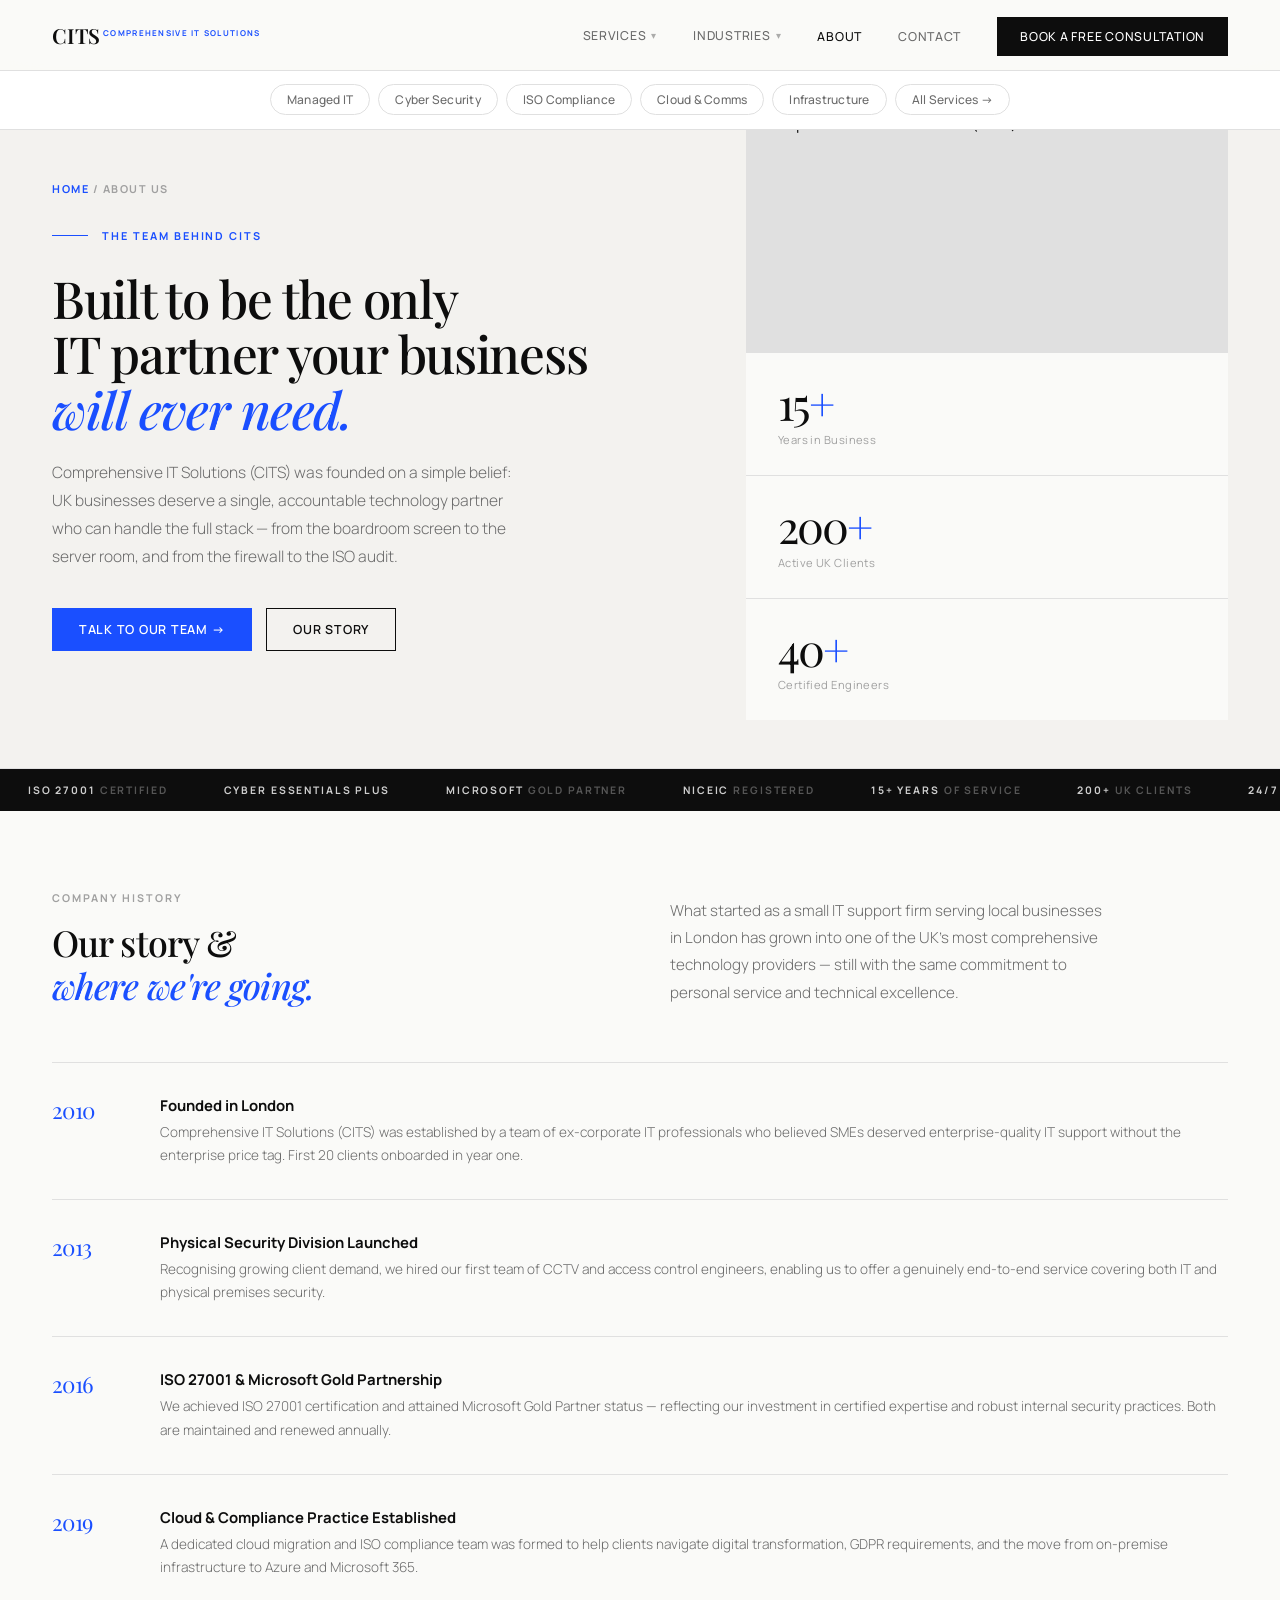
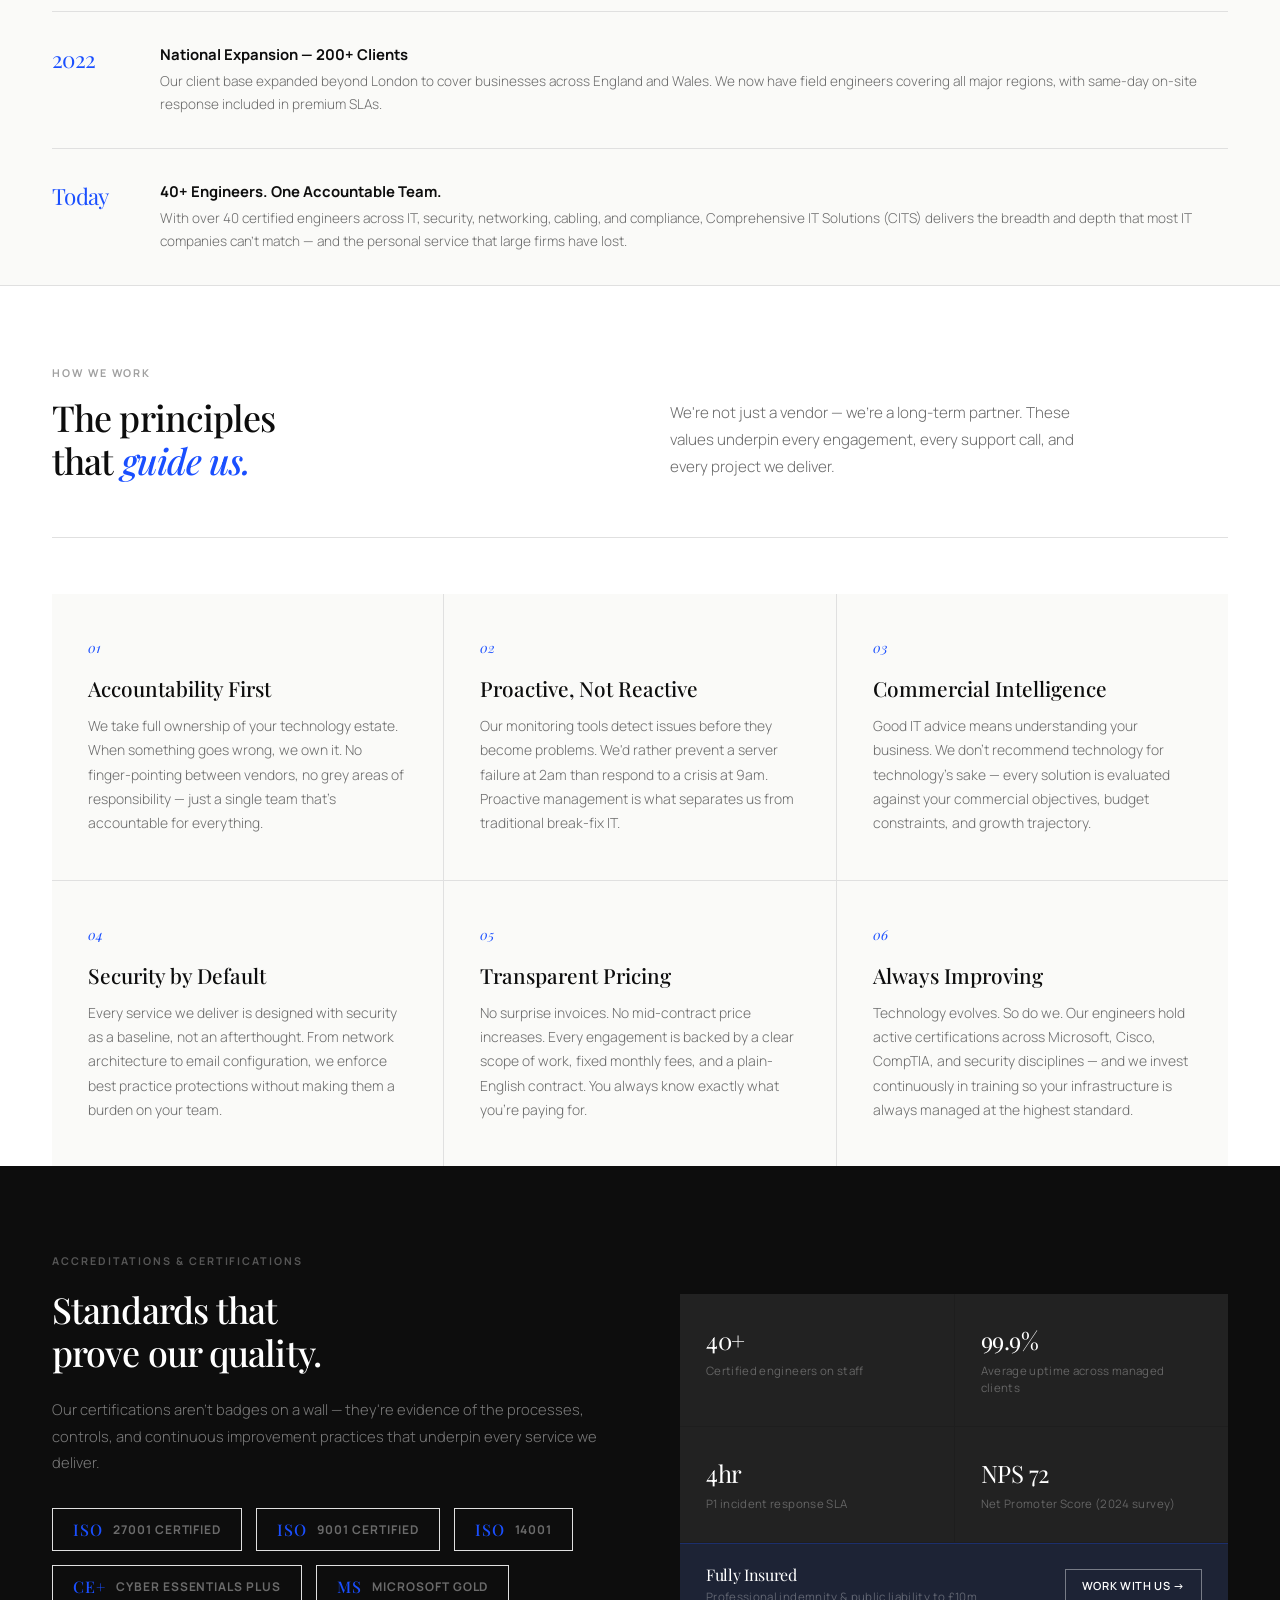
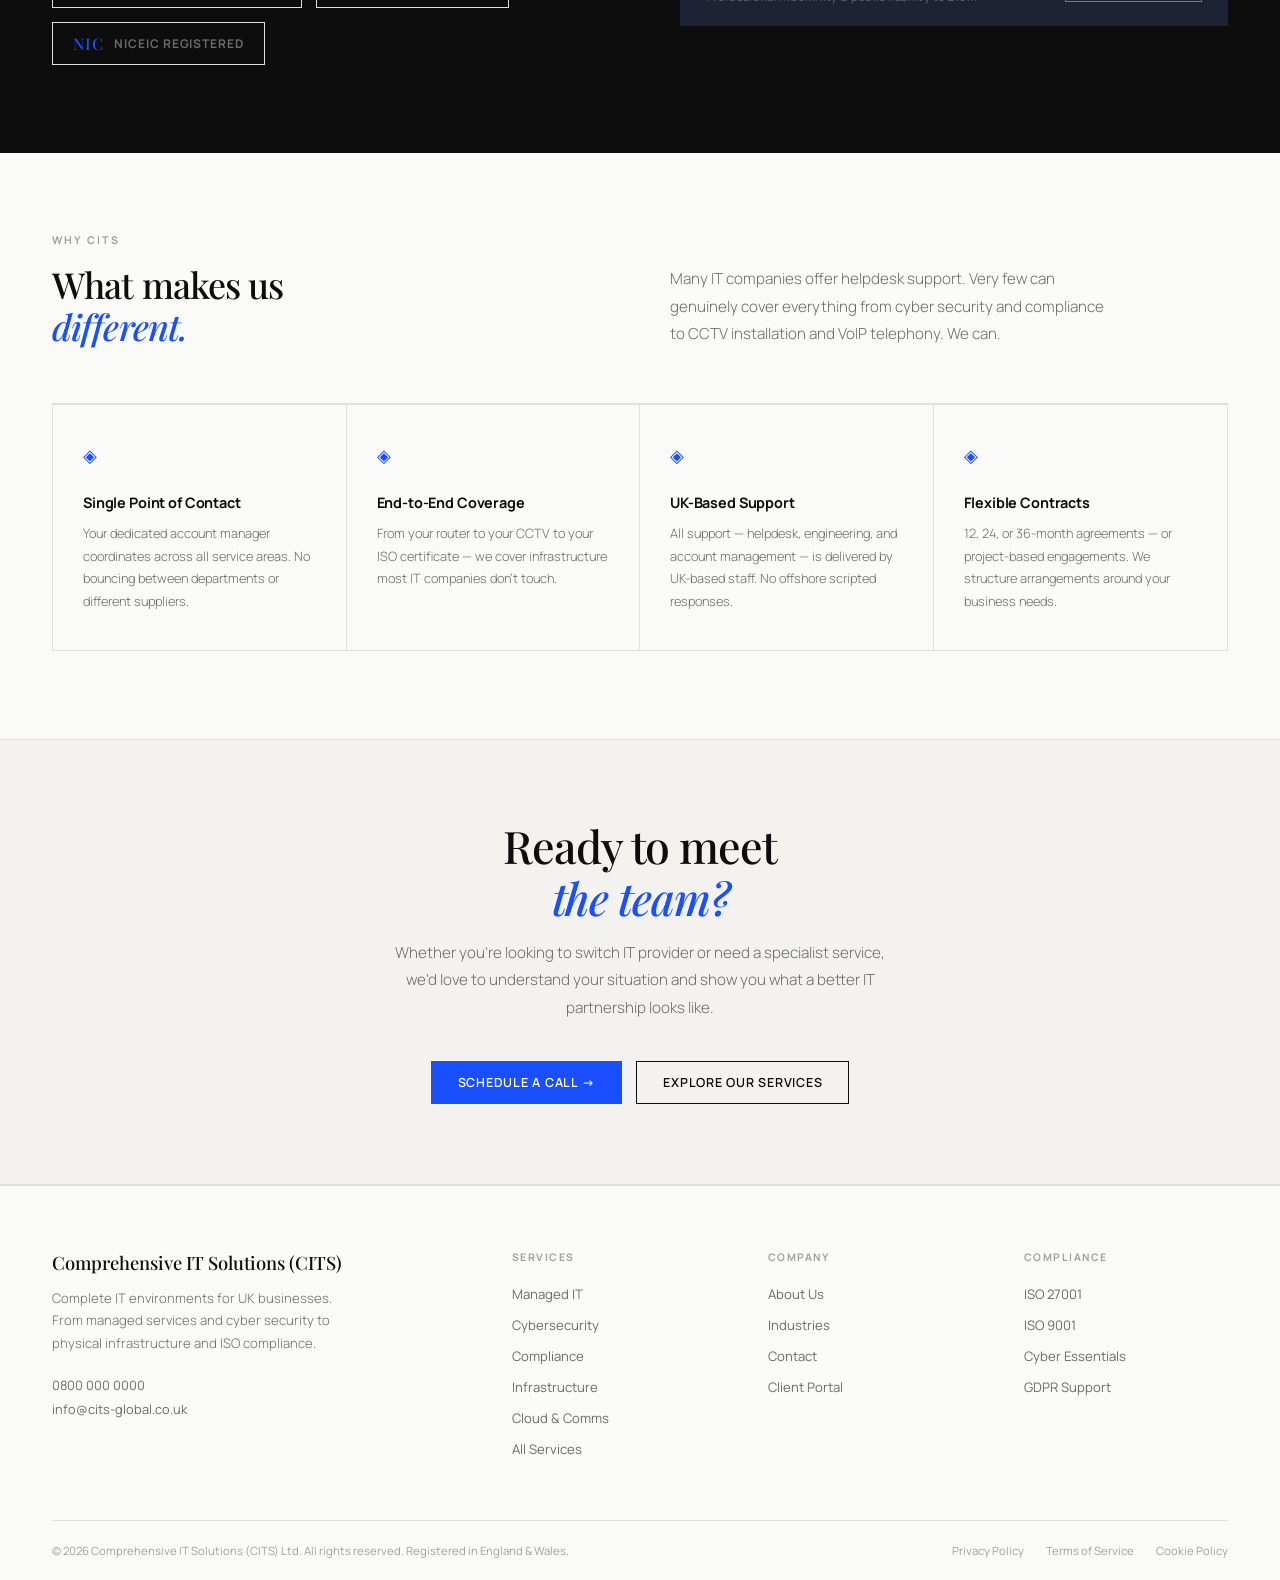
==== about.html @ 04db9502 "Rebrand Vertex IT→CITS; fix industries nav anchors; add hero image to industries page; update manage" ====
<!DOCTYPE html>
<html lang="en">
<head>
  <meta charset="UTF-8">
  <meta name="viewport" content="width=device-width, initial-scale=1.0">
  <link rel="icon" href="data:image/svg+xml,<svg xmlns='http://www.w3.org/2000/svg' viewBox='0 0 32 32'><rect width='32' height='32' rx='5' fill='%231a4fff'/><text x='16' y='22' font-family='Georgia,serif' font-size='19' font-weight='bold' fill='white' text-anchor='middle'>C</text></svg>">
  <title>About Us — Comprehensive IT Solutions (CITS) | UK IT Partner Since 2010</title>
  <meta name="description" content="Learn about Comprehensive IT Solutions (CITS) — our story, mission, team, and certifications. Trusted complete IT partner for UK businesses, covering managed IT, cyber security, compliance, and infrastructure.">
  <meta property="og:type" content="website">
  <meta property="og:title" content="About Us — Comprehensive IT Solutions (CITS) | UK IT Partner Since 2010">
  <meta property="og:description" content="Learn about Comprehensive IT Solutions (CITS) — our story, mission, team, and certifications. Trusted complete IT partner for UK businesses, covering managed IT, cyber security, compliance, and infrastructure.">
  <meta property="og:site_name" content="CITS — Comprehensive IT Solutions">
  <meta name="twitter:card" content="summary">
  <link rel="preconnect" href="https://fonts.googleapis.com">
  <link rel="preconnect" href="https://fonts.gstatic.com" crossorigin>
  <link href="https://fonts.googleapis.com/css2?family=Playfair+Display:ital,wght@0,400;0,500;0,600;1,400;1,500&family=Manrope:wght@300;400;500;600;700&display=swap" rel="stylesheet">
  <link rel="stylesheet" href="css/vertex.css">
  <style>
    .values-grid { display: grid; grid-template-columns: repeat(3,1fr); gap: 1px; background: var(--rule); margin-top: 56px; }
    @media (max-width: 768px) { .values-grid { grid-template-columns: 1fr; } }
    .value-cell { background: var(--paper); padding: 44px 36px; transition: background .2s; }
    .value-cell:hover { background: var(--paper-2); }
    .value-num { font-family: var(--serif); font-style: italic; font-size: .85rem; color: var(--accent); margin-bottom: 18px; }
    .value-title { font-family: var(--serif); font-size: 1.3rem; font-weight: 500; color: var(--ink); margin-bottom: 12px; }
    .value-body { font-size: .87rem; font-weight: 300; color: var(--ink-3); line-height: 1.75; }
    .timeline { list-style: none; }
    .tl-item { display: grid; grid-template-columns: 80px 1fr; gap: 28px; padding: 32px 0; border-bottom: 1px solid var(--rule); }
    .tl-item:last-child { border-bottom: none; }
    .tl-year { font-family: var(--serif); font-size: 1.4rem; font-weight: 400; color: var(--accent); letter-spacing: -.03em; }
    .tl-title { font-size: .93rem; font-weight: 700; color: var(--ink); margin-bottom: 6px; }
    .tl-body { font-size: .85rem; font-weight: 300; color: var(--ink-3); line-height: 1.7; }
    .cert-row { display: flex; flex-wrap: wrap; gap: 14px; margin-top: 32px; }
    .cert-badge { display: inline-flex; align-items: center; gap: 10px; padding: 10px 20px; border: 1px solid var(--rule); font-size: .75rem; font-weight: 700; letter-spacing: .08em; text-transform: uppercase; color: var(--ink-3); }
    .cert-badge span { font-family: var(--serif); font-size: 1rem; font-weight: 500; color: var(--accent); }
  </style>
</head>
<body>
  <a href="#main-content" class="skip-link">Skip to main content</a>

<nav class="nav" aria-label="Main navigation" id="top">
  <div class="wrap">
    <div class="nav__inner">
      <a href="index.html" class="nav__logo">CITS<span>Comprehensive IT Solutions</span></a>
      <button class="nav__burger" aria-label="Open menu" aria-expanded="false"><span></span><span></span><span></span></button>

            <ul class="nav__links">
        <li class="nav__dropdown">
          <a href="services.html">Services</a>
          <div class="nav__dropdown-menu">
            <a href="managed-it.html">Managed IT</a>
            <a href="cybersecurity.html">Cybersecurity</a>
            <a href="compliance.html">Compliance</a>
            <a href="cloud-communications.html">Cloud &amp; Communications</a>
            <a href="infrastructure.html">Infrastructure</a>
            <div class="dropdown-divider"></div>
            <a href="services.html" class="dropdown-all">All Services &rarr;</a>
          </div>
        </li>
        <li class="nav__dropdown">
          <a href="industries.html">Industries</a>
          <div class="nav__dropdown-menu">

            <a href="industries.html#financial-services">Financial Services</a>
            <a href="industries.html#healthcare">Healthcare</a>
            <a href="industries.html#legal">Legal &amp; Professional</a>
            <a href="industries.html#education">Education</a>
            <a href="industries.html#retail">Retail &amp; Hospitality</a>
            <a href="industries.html#manufacturing">Manufacturing &amp; Engineering</a>
            <div class="dropdown-divider"></div>
            <a href="industries.html" class="dropdown-all">All Industries &rarr;</a>
          </div>
        </li>
        <li><a href="about.html" class="active">About</a></li>
        <li><a href="contact.html">Contact</a></li>
        <li><a href="contact.html" class="nav-cta">Book a Free Consultation</a></li>
      </ul>
    </div>
  </div>
</nav>

<!-- ══ PILL STRIP ═══════════════════════════════════════ -->
<div class="pill-strip">
  <div class="pill-strip__inner">
    <a href="managed-it.html">Managed IT</a>
    <a href="cybersecurity.html">Cyber Security</a>
    <a href="compliance.html">ISO Compliance</a>
    <a href="cloud-communications.html">Cloud &amp; Comms</a>
    <a href="infrastructure.html">Infrastructure</a>
    <a href="services.html">All Services →</a>
  </div>
</div>


  <main id="main-content">
<header class="pg-header">
  <div class="wrap">
    <div class="pg-header__inner">
      <div>
        <p class="pg-header__crumb"><a href="index.html">Home</a> / About Us</p>
        <div class="pg-header__eye">
          <div class="pg-header__eye-line"></div>
          <span class="pg-header__eye-text">The Team Behind CITS</span>
        </div>
        <h1 class="pg-header__h1">Built to be the only<br>IT partner your business<br><i>will ever need.</i></h1>
        <p class="pg-header__lead">Comprehensive IT Solutions (CITS) was founded on a simple belief: UK businesses deserve a single, accountable technology partner who can handle the full stack — from the boardroom screen to the server room, and from the firewall to the ISO audit.</p>
        <div class="pg-header__actions">
          <a href="contact.html" class="btn btn-filled">Talk to Our Team →</a>
          <a href="#our-story" class="btn btn-outline">Our Story</a>
        </div>
      </div>
      <div class="pg-header__right">
        <div class="pg-header__photo-wrap">
          <img class="pg-header__photo-img" src="https://images.unsplash.com/photo-1522071820081-009f0129c71c?auto=format&fit=crop&w=800&q=80" alt="Comprehensive IT Solutions (CITS) - our team at work" loading="lazy">
        </div>
        <div class="pg-header__stat">
          <div class="pg-header__stat-num">15<em>+</em></div>
          <div class="pg-header__stat-label">Years in Business</div>
        </div>
        <div class="pg-header__stat">
          <div class="pg-header__stat-num">200<em>+</em></div>
          <div class="pg-header__stat-label">Active UK Clients</div>
        </div>
        <div class="pg-header__stat">
          <div class="pg-header__stat-num">40<em>+</em></div>
          <div class="pg-header__stat-label">Certified Engineers</div>
        </div>
      </div>
    </div>
  </div>
</header>

<!-- MARQUEE -->
<div class="marquee">
  <div class="marquee__track">
    <span class="mi"><b>ISO 27001</b> Certified</span>
    <span class="mi"><b>Cyber Essentials Plus</b></span>
    <span class="mi"><b>Microsoft</b> Gold Partner</span>
    <span class="mi"><b>NICEIC</b> Registered</span>
    <span class="mi"><b>15+ Years</b> of Service</span>
    <span class="mi"><b>200+</b> UK Clients</span>
    <span class="mi"><b>24/7</b> Monitoring &amp; Support</span>
    <span class="mi"><b>ISO 9001</b> Quality Assured</span>
    <span class="mi"><b>40+</b> Certified Engineers</span>
    <span class="mi"><b>99.9%</b> Uptime SLA</span>
    <span class="mi"><b>ISO 27001</b> Certified</span>
    <span class="mi"><b>Cyber Essentials Plus</b></span>
    <span class="mi"><b>Microsoft</b> Gold Partner</span>
    <span class="mi"><b>NICEIC</b> Registered</span>
    <span class="mi"><b>15+ Years</b> of Service</span>
    <span class="mi"><b>200+</b> UK Clients</span>
    <span class="mi"><b>24/7</b> Monitoring &amp; Support</span>
    <span class="mi"><b>ISO 9001</b> Quality Assured</span>
    <span class="mi"><b>40+</b> Certified Engineers</span>
    <span class="mi"><b>99.9%</b> Uptime SLA</span>
  </div>
</div>

<!-- OUR STORY -->
<section style="background:var(--paper);" id="our-story">
  <div class="wrap">
    <div class="sec-head reveal">
      <div>
        <p class="sec-kicker">Company History</p>
        <h2 class="sec-title">Our story &amp;<br><i>where we're going.</i></h2>
      </div>
      <div class="sec-body-p">
        <p>What started as a small IT support firm serving local businesses in London has grown into one of the UK's most comprehensive technology providers — still with the same commitment to personal service and technical excellence.</p>
      </div>
    </div>
    <ul class="timeline reveal">
      <li class="tl-item">
        <div class="tl-year">2010</div>
        <div>
          <div class="tl-title">Founded in London</div>
          <div class="tl-body">Comprehensive IT Solutions (CITS) was established by a team of ex-corporate IT professionals who believed SMEs deserved enterprise-quality IT support without the enterprise price tag. First 20 clients onboarded in year one.</div>
        </div>
      </li>
      <li class="tl-item">
        <div class="tl-year">2013</div>
        <div>
          <div class="tl-title">Physical Security Division Launched</div>
          <div class="tl-body">Recognising growing client demand, we hired our first team of CCTV and access control engineers, enabling us to offer a genuinely end-to-end service covering both IT and physical premises security.</div>
        </div>
      </li>
      <li class="tl-item">
        <div class="tl-year">2016</div>
        <div>
          <div class="tl-title">ISO 27001 &amp; Microsoft Gold Partnership</div>
          <div class="tl-body">We achieved ISO 27001 certification and attained Microsoft Gold Partner status — reflecting our investment in certified expertise and robust internal security practices. Both are maintained and renewed annually.</div>
        </div>
      </li>
      <li class="tl-item">
        <div class="tl-year">2019</div>
        <div>
          <div class="tl-title">Cloud &amp; Compliance Practice Established</div>
          <div class="tl-body">A dedicated cloud migration and ISO compliance team was formed to help clients navigate digital transformation, GDPR requirements, and the move from on-premise infrastructure to Azure and Microsoft 365.</div>
        </div>
      </li>
      <li class="tl-item">
        <div class="tl-year">2022</div>
        <div>
          <div class="tl-title">National Expansion — 200+ Clients</div>
          <div class="tl-body">Our client base expanded beyond London to cover businesses across England and Wales. We now have field engineers covering all major regions, with same-day on-site response included in premium SLAs.</div>
        </div>
      </li>
      <li class="tl-item">
        <div class="tl-year">Today</div>
        <div>
          <div class="tl-title">40+ Engineers. One Accountable Team.</div>
          <div class="tl-body">With over 40 certified engineers across IT, security, networking, cabling, and compliance, Comprehensive IT Solutions (CITS) delivers the breadth and depth that most IT companies can't match — and the personal service that large firms have lost.</div>
        </div>
      </li>
    </ul>
  </div>
</section>

<!-- VALUES -->
<section style="background:var(--white);border-top:1px solid var(--rule);">
  <div class="wrap">
    <div class="sec-head reveal">
      <div>
        <p class="sec-kicker">How We Work</p>
        <h2 class="sec-title">The principles<br>that <i>guide us.</i></h2>
      </div>
      <div class="sec-body-p">
        <p>We're not just a vendor — we're a long-term partner. These values underpin every engagement, every support call, and every project we deliver.</p>
      </div>
    </div>
    <div class="values-grid reveal">
      <div class="value-cell">
        <div class="value-num">01</div>
        <div class="value-title">Accountability First</div>
        <p class="value-body">We take full ownership of your technology estate. When something goes wrong, we own it. No finger-pointing between vendors, no grey areas of responsibility — just a single team that's accountable for everything.</p>
      </div>
      <div class="value-cell">
        <div class="value-num">02</div>
        <div class="value-title">Proactive, Not Reactive</div>
        <p class="value-body">Our monitoring tools detect issues before they become problems. We'd rather prevent a server failure at 2am than respond to a crisis at 9am. Proactive management is what separates us from traditional break-fix IT.</p>
      </div>
      <div class="value-cell">
        <div class="value-num">03</div>
        <div class="value-title">Commercial Intelligence</div>
        <p class="value-body">Good IT advice means understanding your business. We don't recommend technology for technology's sake — every solution is evaluated against your commercial objectives, budget constraints, and growth trajectory.</p>
      </div>
      <div class="value-cell">
        <div class="value-num">04</div>
        <div class="value-title">Security by Default</div>
        <p class="value-body">Every service we deliver is designed with security as a baseline, not an afterthought. From network architecture to email configuration, we enforce best practice protections without making them a burden on your team.</p>
      </div>
      <div class="value-cell">
        <div class="value-num">05</div>
        <div class="value-title">Transparent Pricing</div>
        <p class="value-body">No surprise invoices. No mid-contract price increases. Every engagement is backed by a clear scope of work, fixed monthly fees, and a plain-English contract. You always know exactly what you're paying for.</p>
      </div>
      <div class="value-cell">
        <div class="value-num">06</div>
        <div class="value-title">Always Improving</div>
        <p class="value-body">Technology evolves. So do we. Our engineers hold active certifications across Microsoft, Cisco, CompTIA, and security disciplines — and we invest continuously in training so your infrastructure is always managed at the highest standard.</p>
      </div>
    </div>
  </div>
</section>

<!-- CERTIFICATIONS -->
<section class="dark-band">
  <div class="wrap">
    <div class="db-inner reveal">
      <div>
        <p class="db-kicker">Accreditations &amp; Certifications</p>
        <h2 class="db-title">Standards that<br>prove our quality.</h2>
        <p class="db-body">Our certifications aren't badges on a wall — they're evidence of the processes, controls, and continuous improvement practices that underpin every service we deliver.</p>
        <div class="cert-row">
          <div class="cert-badge"><span>ISO</span> 27001 Certified</div>
          <div class="cert-badge"><span>ISO</span> 9001 Certified</div>
          <div class="cert-badge"><span>ISO</span> 14001</div>
          <div class="cert-badge"><span>CE+</span> Cyber Essentials Plus</div>
          <div class="cert-badge"><span>MS</span> Microsoft Gold</div>
          <div class="cert-badge"><span>NIC</span> NICEIC Registered</div>
        </div>
      </div>
      <div class="iso-grid">
        <div class="iso-cell"><div class="iso-code">40+</div><div class="iso-label">Certified engineers on staff</div></div>
        <div class="iso-cell"><div class="iso-code">99.9%</div><div class="iso-label">Average uptime across managed clients</div></div>
        <div class="iso-cell"><div class="iso-code">4hr</div><div class="iso-label">P1 incident response SLA</div></div>
        <div class="iso-cell"><div class="iso-code">NPS 72</div><div class="iso-label">Net Promoter Score (2024 survey)</div></div>
        <div class="iso-wide"><div><div class="iso-code">Fully Insured</div><div class="iso-label">Professional indemnity &amp; public liability to £10m</div></div><a href="contact.html" class="btn btn-outline-w" style="font-size:.7rem;padding:8px 16px;">Work With Us →</a></div>
      </div>
    </div>
  </div>
</section>

<!-- WHY US -->
<section class="why">
  <div class="wrap">
    <div class="sec-head reveal">
      <div>
        <p class="sec-kicker">Why CITS</p>
        <h2 class="sec-title">What makes us<br><i>different.</i></h2>
      </div>
      <div class="sec-body-p">
        <p>Many IT companies offer helpdesk support. Very few can genuinely cover everything from cyber security and compliance to CCTV installation and VoIP telephony. We can.</p>
      </div>
    </div>
  </div>
  <div class="wrap">
    <div class="why__grid reveal">
      <div class="why-card">
        <span class="why-mark">◈</span>
        <div class="why-title">Single Point of Contact</div>
        <p class="why-body">Your dedicated account manager coordinates across all service areas. No bouncing between departments or different suppliers.</p>
      </div>
      <div class="why-card">
        <span class="why-mark">◈</span>
        <div class="why-title">End-to-End Coverage</div>
        <p class="why-body">From your router to your CCTV to your ISO certificate — we cover infrastructure most IT companies don't touch.</p>
      </div>
      <div class="why-card">
        <span class="why-mark">◈</span>
        <div class="why-title">UK-Based Support</div>
        <p class="why-body">All support — helpdesk, engineering, and account management — is delivered by UK-based staff. No offshore scripted responses.</p>
      </div>
      <div class="why-card">
        <span class="why-mark">◈</span>
        <div class="why-title">Flexible Contracts</div>
        <p class="why-body">12, 24, or 36-month agreements — or project-based engagements. We structure arrangements around your business needs.</p>
      </div>
    </div>
  </div>
</section>

<section class="cta-strip">
  <div class="wrap">
    <div class="cta-strip__inner reveal">
      <h2>Ready to meet<br><i>the team?</i></h2>
      <p>Whether you're looking to switch IT provider or need a specialist service, we'd love to understand your situation and show you what a better IT partnership looks like.</p>
      <div class="cta-strip__actions">
        <a href="contact.html" class="btn btn-filled">Schedule a Call →</a>
        <a href="services.html" class="btn btn-outline">Explore Our Services</a>
      </div>
    </div>
  </div>
</section>

  </main>
<footer>
  <div class="wrap">
    <div class="footer__top">
      <div>
        <div class="footer__brand">Comprehensive IT Solutions (CITS)</div>
        <p class="footer__tagline">Complete IT environments for UK businesses. From managed services and cyber security to physical infrastructure and ISO compliance.</p>
        <div class="footer__contact">
          <a href="tel:08000000000">0800 000 0000</a>
          <a href="mailto:info@cits-global.co.uk">info@cits-global.co.uk</a>
        </div>
      </div>
      <div>
        <div class="footer__col-title">Services</div>
        <ul class="footer__links">
          <li><a href="managed-it.html">Managed IT</a></li>
          <li><a href="cybersecurity.html">Cybersecurity</a></li>
          <li><a href="compliance.html">Compliance</a></li>
          <li><a href="infrastructure.html">Infrastructure</a></li>
          <li><a href="cloud-communications.html">Cloud &amp; Comms</a></li>
          <li><a href="services.html">All Services</a></li>
        </ul>
      </div>
      <div>
        <div class="footer__col-title">Company</div>
        <ul class="footer__links">
          <li><a href="about.html">About Us</a></li>
          <li><a href="industries.html">Industries</a></li>
          <li><a href="contact.html">Contact</a></li>
          <li><a href="contact.html">Client Portal</a></li>
        </ul>
      </div>
      <div>
        <div class="footer__col-title">Compliance</div>
        <ul class="footer__links">
          <li><a href="compliance.html">ISO 27001</a></li>
          <li><a href="compliance.html">ISO 9001</a></li>
          <li><a href="compliance.html">Cyber Essentials</a></li>
          <li><a href="compliance.html">GDPR Support</a></li>
        </ul>
      </div>
    </div>
    <div class="footer__bottom">
      <span class="footer__copy">© 2026 Comprehensive IT Solutions (CITS) Ltd. All rights reserved. Registered in England &amp; Wales.</span>
      <div class="footer__legal">
        <a href="#">Privacy Policy</a>
        <a href="#">Terms of Service</a>
        <a href="#">Cookie Policy</a>
      </div>
    </div>
  </div>
</footer>

<script>
  const io = new IntersectionObserver(entries => {
    entries.forEach(e => { if (e.isIntersecting) { e.target.classList.add('in'); io.unobserve(e.target); } });
  }, { threshold: 0.07, rootMargin: '0px 0px -48px 0px' });
  document.querySelectorAll('.reveal').forEach(el => io.observe(el));

  // Mobile navigation
  (function() {
    var burger = document.querySelector('.nav__burger');
    var nav = document.querySelector('.nav');
    if (!burger) return;
    burger.addEventListener('click', function() {
      var open = nav.classList.toggle('nav--open');
      burger.setAttribute('aria-expanded', open ? 'true' : 'false');
      burger.setAttribute('aria-label', open ? 'Close menu' : 'Open menu');
      // Hide pill strip when menu is open so it doesn't overlap
      var pill = document.querySelector('.pill-strip');
      if (pill) pill.style.visibility = open ? 'hidden' : '';
    });
    document.addEventListener('keydown', function(e) {
      if (e.key === 'Escape' && nav.classList.contains('nav--open')) {
        nav.classList.remove('nav--open');
        burger.setAttribute('aria-expanded', 'false');
        burger.setAttribute('aria-label', 'Open menu');
        var pill = document.querySelector('.pill-strip');
        if (pill) pill.style.visibility = '';
        burger.focus();
      }
    });
    document.addEventListener('click', function(e) {
      if (nav.classList.contains('nav--open') && !nav.contains(e.target)) {
        nav.classList.remove('nav--open');
        burger.setAttribute('aria-expanded', 'false');
        burger.setAttribute('aria-label', 'Open menu');
        var pill2 = document.querySelector('.pill-strip');
        if (pill2) pill2.style.visibility = '';
      }
    });
    
    // Mobile: tap dropdown parent to toggle sub-menu
    document.querySelectorAll('.nav__dropdown > a').forEach(function(link) {
      link.addEventListener('click', function(e) {
        if (window.innerWidth <= 900) {
          e.preventDefault();
          var li = this.closest('.nav__dropdown');
          var wasOpen = li.classList.contains('open');
          // close all others
          document.querySelectorAll('.nav__dropdown.open').forEach(function(el) { el.classList.remove('open'); });
          if (!wasOpen) li.classList.add('open');
        }
      });
    });
    // Mark current page in nav
    var path = location.pathname.split('/').pop() || 'index.html';
    document.querySelectorAll('.nav__links a').forEach(function(a) {
      var href = (a.getAttribute('href') || '').split('/').pop();
      if (href && href === path) a.setAttribute('aria-current', 'page');
    });
  })();
</script>
</body>
</html>
---- css/vertex.css ----
/* ═══════════════════════════════════════════════════════
   COMPREHENSIVE IT SOLUTIONS (CITS) — Shared Design System
   Clean editorial palette · Playfair Display + Manrope
   ═══════════════════════════════════════════════════════ */

:root {
  --paper:    #fafaf8;
  --paper-2:  #f3f2ef;
  --ink:      #0d0d0d;
  --ink-2:    #2b2b2b;
  --ink-3:    #6b6b6b;
  --ink-4:    #a0a0a0;
  --rule:     #e0e0e0;
  --rule-lt:  #f0f0f0;
  --accent:   #1a4fff;
  --accent-h: #1640e8;
  --dark:     #0d0d0d;
  --white:    #ffffff;
  --serif:    'Playfair Display', Georgia, serif;
  --sans:     'Manrope', 'Helvetica Neue', sans-serif;
  --max:      1300px;
}

*, *::before, *::after { box-sizing: border-box; margin: 0; padding: 0; }
html { scroll-behavior: smooth; }
body { font-family: var(--sans); background: var(--paper); color: var(--ink); -webkit-font-smoothing: antialiased; overflow-x: hidden; }
a { color: inherit; text-decoration: none; }
img { display: block; max-width: 100%; }
::selection { background: var(--accent); color: #fff; }

/* ── Utility ────────────────────────────────────── */
.wrap { max-width: var(--max); margin: 0 auto; padding: 0 52px; }
@media (max-width: 768px) { .wrap { padding: 0 24px; } }

/* ── Buttons ────────────────────────────────────── */
.btn {
  display: inline-flex; align-items: center; gap: 8px;
  padding: 12px 26px;
  font-family: var(--sans); font-size: .78rem; font-weight: 600;
  letter-spacing: .06em; text-transform: uppercase;
  border: 1.5px solid transparent; cursor: pointer;
  transition: background .2s, color .2s, border-color .2s, transform .18s;
  white-space: nowrap;
}
.btn:hover { transform: translateY(-1px); }
.btn-filled  { background: var(--accent); color: #fff; border-color: var(--accent); }
.btn-filled:hover  { background: var(--accent-h); border-color: var(--accent-h); }
.btn-outline { background: transparent; color: var(--ink); border-color: var(--ink); }
.btn-outline:hover { background: var(--ink); color: var(--paper); }
.btn-outline-w { background: transparent; color: #fff; border-color: rgba(255,255,255,.4); }
.btn-outline-w:hover { background: rgba(255,255,255,.1); border-color: #fff; }

/* ── Nav ────────────────────────────────────────── */
.nav {
  position: fixed; top: 0; left: 0; right: 0; z-index: 200;
  background: rgba(250,250,248,.93);
  backdrop-filter: blur(18px); -webkit-backdrop-filter: blur(18px);
  border-bottom: 1px solid var(--rule);
}
.nav__inner { display: flex; align-items: center; justify-content: space-between; height: 70px; }
.nav__logo { font-family: var(--serif); font-size: 1.3rem; font-weight: 600; letter-spacing: -.01em; color: var(--ink); }
.nav__logo span { font-family: var(--sans); font-size: .5rem; font-weight: 700; letter-spacing: .16em; text-transform: uppercase; color: var(--accent); vertical-align: super; margin-left: 3px; }
.nav__links { display: flex; align-items: center; gap: 36px; list-style: none; }
@media (max-width: 900px) { .nav__links { gap: 0; } }
.nav__links a { font-size: .77rem; font-weight: 500; letter-spacing: .06em; text-transform: uppercase; color: var(--ink-3); transition: color .18s; }
.nav__links a:hover, .nav__links a.active { color: var(--ink); }
.nav-cta { background: var(--ink); color: #fff !important; padding: 10px 22px; font-size: .74rem; font-weight: 600; letter-spacing: .08em; text-transform: uppercase; border: 1.5px solid var(--ink); transition: background .18s, border-color .18s; }
.nav-cta:hover { background: var(--accent) !important; border-color: var(--accent) !important; }

/* ── Nav Dropdown ───────────────────────────────── */
.nav__dropdown { position: relative; }
.nav__dropdown > a { display: flex; align-items: center; gap: 5px; }
.nav__dropdown > a::after { content: '▾'; font-size: .6rem; opacity: .55; transition: opacity .18s; }
.nav__dropdown:hover > a::after { opacity: 1; }
.nav__dropdown-menu {
  position: absolute; top: 100%; left: -16px;
  min-width: 230px; background: var(--white);
  border: 1px solid var(--rule); padding: 8px 0;
  padding-top: 20px;
  opacity: 0; visibility: hidden; pointer-events: none;
  transform: translateY(-4px);
  transition: opacity .2s, transform .2s, visibility .2s;
  z-index: 400;
  box-shadow: 0 8px 32px rgba(0,0,0,.09);
}
.nav__dropdown:hover .nav__dropdown-menu { opacity: 1; visibility: visible; pointer-events: all; transform: translateY(0); }
.nav__dropdown-menu a { display: block; padding: 10px 20px; font-size: .72rem; font-weight: 500; letter-spacing: .05em; text-transform: uppercase; color: var(--ink-3); transition: background .15s, color .15s; }
.nav__dropdown-menu a:hover { background: var(--paper); color: var(--ink); }
.dropdown-divider { height: 1px; background: var(--rule); margin: 6px 0; }
.dropdown-all { color: var(--accent) !important; font-weight: 700 !important; }
.dropdown-all:hover { color: var(--accent-h) !important; }

/* ── Page Header ────────────────────────────────── */
.pg-header { background: var(--paper-2); border-bottom: 1px solid var(--rule); }
.pg-header__inner { display: grid; grid-template-columns: 56fr 44fr; gap: 80px; padding: 52px 0 48px; align-items: center; }
@media (max-width: 900px) { .pg-header__inner { grid-template-columns: 1fr; gap: 40px; padding: 40px 0; } }
.pg-header__crumb { font-size: .68rem; font-weight: 700; letter-spacing: .14em; text-transform: uppercase; color: var(--ink-4); margin-bottom: 32px; }
.pg-header__crumb a { color: var(--accent); transition: color .18s; }
.pg-header__crumb a:hover { color: var(--accent-h); }
.pg-header__eye { display: flex; align-items: center; gap: 14px; margin-bottom: 28px; }
.pg-header__eye-line { width: 36px; height: 1px; background: var(--accent); flex-shrink: 0; }
.pg-header__eye-text { font-size: .68rem; font-weight: 700; letter-spacing: .18em; text-transform: uppercase; color: var(--accent); }
.pg-header__h1 { font-family: var(--serif); font-size: clamp(2.4rem, 4vw, 4rem); font-weight: 500; line-height: 1.08; letter-spacing: -.025em; color: var(--ink); margin-bottom: 22px; }
.pg-header__h1 i { font-style: italic; color: var(--accent); }
.pg-header__lead { font-size: .97rem; font-weight: 300; line-height: 1.8; color: var(--ink-3); max-width: 480px; margin-bottom: 38px; }
.pg-header__actions { display: flex; gap: 14px; flex-wrap: wrap; }
.pg-header__right { display: flex; flex-direction: column; gap: 1px; background: var(--rule); }
.pg-header__stat { background: var(--paper); padding: 28px 32px; }
.pg-header__stat-num { font-family: var(--serif); font-size: 2.8rem; font-weight: 400; letter-spacing: -.04em; color: var(--ink); line-height: 1; margin-bottom: 6px; }
.pg-header__stat-num em { color: var(--accent); font-style: normal; }
.pg-header__stat-label { font-size: .7rem; font-weight: 400; color: var(--ink-4); letter-spacing: .04em; }
.pg-header__photo-wrap { flex: 1; min-height: 240px; overflow: hidden; position: relative; }
.pg-header__photo-img { width: 100%; height: 100%; object-fit: cover; object-position: center; filter: contrast(.95) saturate(.8); display: block; }

/* ── Section headers ────────────────────────────── */
.sec-head { display: grid; grid-template-columns: 1fr 1fr; gap: 60px; padding: 80px 0 56px; border-bottom: 1px solid var(--rule); }
@media (max-width: 768px) { .sec-head { grid-template-columns: 1fr; gap: 16px; padding: 56px 0 40px; } }
.sec-kicker { font-size: .67rem; font-weight: 700; letter-spacing: .18em; text-transform: uppercase; color: var(--ink-4); margin-bottom: 16px; }
.sec-title { font-family: var(--serif); font-size: clamp(1.9rem, 2.8vw, 2.8rem); font-weight: 500; line-height: 1.18; letter-spacing: -.025em; color: var(--ink); }
.sec-title i { font-style: italic; color: var(--accent); }
.sec-body-p { display: flex; align-items: flex-end; }
.sec-body-p p { font-size: .95rem; font-weight: 300; line-height: 1.8; color: var(--ink-3); max-width: 440px; }

/* ── Feature grid ───────────────────────────────── */
.feat-grid { display: grid; grid-template-columns: 1fr 1fr; background: var(--paper); }
@media (max-width: 640px) { .feat-grid { grid-template-columns: 1fr; } }
.feat-cell { padding: 52px 48px; border-bottom: 1px solid var(--rule); border-right: 1px solid var(--rule); transition: background .2s; }
.feat-cell:nth-child(even) { border-right: none; }
.feat-cell:nth-last-child(-n+2) { border-bottom: none; }
@media (max-width: 640px) { .feat-cell { border-right: none !important; } .feat-cell:last-child { border-bottom: none; } }
.feat-cell:hover { background: var(--paper-2); }
.feat-num { font-family: var(--serif); font-style: italic; font-size: .85rem; color: var(--accent); margin-bottom: 20px; }
.feat-cell h3 { font-family: var(--serif); font-size: 1.4rem; font-weight: 500; letter-spacing: -.02em; color: var(--ink); margin-bottom: 14px; line-height: 1.2; }
.feat-cell p { font-size: .87rem; font-weight: 300; line-height: 1.75; color: var(--ink-3); }

/* ── Service list rows ──────────────────────────── */
.svc-list { display: grid; grid-template-columns: 1fr 1fr; background: var(--white); }
@media (max-width: 768px) { .svc-list { grid-template-columns: 1fr; } }
.svc-row { display: grid; grid-template-columns: 48px 1fr 22px; gap: 18px; align-items: start; padding: 34px 48px 34px 0; border-bottom: 1px solid var(--rule); border-right: 1px solid var(--rule); transition: background .2s; cursor: default; }
.svc-list .svc-row:nth-child(even) { border-right: none; padding-left: 48px; padding-right: 0; }
@media (max-width: 768px) { .svc-row { border-right: none !important; padding: 28px 0 !important; } .svc-list .svc-row:nth-child(even) { padding-left: 0 !important; } }
.svc-row:last-child, .svc-row:nth-last-child(2):nth-child(odd) { border-bottom: none; }
.svc-row:hover { background: var(--paper); }
.svc-num { font-family: var(--serif); font-style: italic; font-size: .75rem; color: var(--accent); padding-top: 2px; }
.svc-name { font-size: .93rem; font-weight: 600; color: var(--ink); margin-bottom: 7px; letter-spacing: -.01em; }
.svc-desc { font-size: .82rem; font-weight: 300; color: var(--ink-3); line-height: 1.7; }
.svc-arrow { color: var(--accent); opacity: 0; transition: opacity .2s; padding-top: 2px; font-size: .95rem; }
.svc-row:hover .svc-arrow { opacity: 1; }

/* ── Check list ─────────────────────────────────── */
.check-list { list-style: none; margin-bottom: 40px; }
.check-list li { display: flex; align-items: flex-start; gap: 14px; font-size: .9rem; font-weight: 400; color: var(--ink-2); line-height: 1.6; padding: 10px 0; border-bottom: 1px solid var(--rule-lt); }
.check-list li:last-child { border-bottom: none; }
.check-list li::before { content: '✓'; font-size: .75rem; font-weight: 700; color: var(--accent); flex-shrink: 0; padding-top: 2px; }

/* ── Pill strip ─────────────────────────────────── */
.pill-strip {
  position: sticky; top: 70px; z-index: 100;
  background: var(--white); border-bottom: 1px solid var(--rule);
  padding: 14px 0;
}
.pill-strip__inner { display: flex; align-items: center; justify-content: center; gap: 8px; flex-wrap: wrap; padding: 0 24px; }
.pill-strip a { font-size: .75rem; font-weight: 500; color: var(--ink-3); letter-spacing: .02em; padding: 6px 16px; border: 1px solid var(--rule); border-radius: 100px; transition: background .18s, border-color .18s, color .18s; white-space: nowrap; }
.pill-strip a:hover, .pill-strip a.active { background: var(--ink); color: #fff; border-color: var(--ink); }

/* ── Marquee ────────────────────────────────────── */
.marquee { background: var(--dark); overflow: hidden; padding: 14px 0; }
.marquee__track { display: flex; animation: marquee 35s linear infinite; white-space: nowrap; }
.marquee__track:hover { animation-play-state: paused; }
.mi { font-size: .65rem; font-weight: 700; letter-spacing: .18em; text-transform: uppercase; color: rgba(255,255,255,.3); padding: 0 28px; flex-shrink: 0; }
.mi b { color: rgba(255,255,255,.8); }
@keyframes marquee { from { transform: translateX(0); } to { transform: translateX(-50%); } }

/* ── Dark band ──────────────────────────────────── */
.dark-band { background: var(--dark); padding: 88px 0; }
@media (max-width: 768px) { .dark-band { padding: 60px 0; } }
.db-inner { display: grid; grid-template-columns: 1fr 1fr; gap: 80px; align-items: center; }
@media (max-width: 900px) { .db-inner { grid-template-columns: 1fr; gap: 48px; } }
.db-kicker { font-size: .67rem; font-weight: 700; letter-spacing: .18em; text-transform: uppercase; color: rgba(255,255,255,.3); margin-bottom: 20px; }
.db-title { font-family: var(--serif); font-size: clamp(1.9rem, 2.8vw, 2.75rem); font-weight: 500; line-height: 1.2; letter-spacing: -.025em; color: #fff; margin-bottom: 22px; }
.db-body { font-size: .92rem; font-weight: 300; line-height: 1.8; color: rgba(255,255,255,.45); margin-bottom: 32px; }
.iso-grid { display: grid; grid-template-columns: 1fr 1fr; gap: 1px; background: rgba(255,255,255,.07); }
.iso-cell { background: rgba(255,255,255,.02); padding: 30px 26px; transition: background .2s; }
.iso-cell:hover { background: rgba(255,255,255,.05); }
.iso-code { font-family: var(--serif); font-size: 1.5rem; font-weight: 400; color: #fff; letter-spacing: -.02em; margin-bottom: 6px; }
.iso-label { font-size: .72rem; font-weight: 400; color: rgba(255,255,255,.3); letter-spacing: .03em; line-height: 1.5; }
.iso-wide { grid-column: span 2; background: rgba(26,79,255,.10); border-top: 1px solid rgba(26,79,255,.28); padding: 20px 26px; display: flex; align-items: center; justify-content: space-between; flex-wrap: wrap; gap: 14px; }
.iso-wide .iso-code { font-size: 1rem; margin-bottom: 3px; }

/* ── Why us ─────────────────────────────────────── */
.why { padding: 0 0 88px; background: var(--paper); }
.why__grid { display: grid; grid-template-columns: repeat(4,1fr); border: 1px solid var(--rule); }
@media (max-width: 900px) { .why__grid { grid-template-columns: 1fr 1fr; } }
@media (max-width: 540px) { .why__grid { grid-template-columns: 1fr; } }
.why-card { padding: 38px 30px; border-right: 1px solid var(--rule); transition: background .2s; }
.why-card:last-child { border-right: none; }
@media (max-width: 900px) { .why-card:nth-child(2) { border-right: none; } .why-card:nth-child(3), .why-card:nth-child(4) { border-top: 1px solid var(--rule); } .why-card:nth-child(4) { border-right: none; } }
.why-card:hover { background: var(--paper-2); }
.why-mark { font-size: 1.1rem; margin-bottom: 26px; color: var(--accent); display: block; }
.why-title { font-size: .9rem; font-weight: 700; color: var(--ink); margin-bottom: 10px; letter-spacing: -.01em; }
.why-body { font-size: .8rem; font-weight: 300; color: var(--ink-3); line-height: 1.75; }
.why-icon { width: 44px; height: 44px; display: flex; align-items: center; justify-content: center; border: 1px solid var(--rule); color: var(--accent); margin-bottom: 24px; flex-shrink: 0; }
.why-icon svg { width: 22px; height: 22px; stroke: currentColor; fill: none; stroke-width: 1.5; stroke-linecap: round; stroke-linejoin: round; }
.why-label { font-size: .9rem; font-weight: 700; color: var(--ink); margin-bottom: 10px; letter-spacing: -.01em; }
.why__grid--3col { grid-template-columns: repeat(3,1fr) !important; }
.why__grid--3col .why-card { border-bottom: 1px solid var(--rule); }
.why__grid--3col .why-card:nth-child(3n) { border-right: none; }
.why__grid--3col .why-card:nth-last-child(-n+3) { border-bottom: none; }
@media (max-width: 900px) { .why__grid--3col { grid-template-columns: 1fr 1fr !important; } .why__grid--3col .why-card:nth-child(3n) { border-right: 1px solid var(--rule); } .why__grid--3col .why-card:nth-child(2n) { border-right: none; } .why__grid--3col .why-card:nth-last-child(-n+2) { border-bottom: none; } }

/* ── CTA strip ──────────────────────────────────── */
.cta-strip { background: var(--paper-2); border-top: 1px solid var(--rule); border-bottom: 1px solid var(--rule); }
.cta-strip__inner { padding: 80px 0; text-align: center; }
.cta-strip h2 { font-family: var(--serif); font-size: clamp(2rem, 3.5vw, 3.2rem); font-weight: 500; letter-spacing: -.025em; color: var(--ink); margin-bottom: 16px; line-height: 1.15; }
.cta-strip h2 i { font-style: italic; color: var(--accent); }
.cta-strip p { font-size: .95rem; font-weight: 300; color: var(--ink-3); margin-bottom: 40px; max-width: 520px; margin-left: auto; margin-right: auto; line-height: 1.8; }
.cta-strip__actions { display: flex; gap: 14px; justify-content: center; flex-wrap: wrap; }

/* ── One-col content area ───────────────────────── */
.content-section { background: var(--white); border-bottom: 1px solid var(--rule); }
.content-section .wrap { padding-top: 72px; padding-bottom: 72px; }
.content-section--alt { background: var(--paper); }
.split-content { display: grid; grid-template-columns: 1fr 1fr; gap: 80px; align-items: start; }
@media (max-width: 900px) { .split-content { grid-template-columns: 1fr; gap: 40px; } }
.split-content__img { position: relative; overflow: hidden; }
.split-content__img img { width: 100%; height: 100%; object-fit: cover; filter: contrast(.95) saturate(.8); }

/* ── Process list ───────────────────────────────── */
.process-list { list-style: none; }
.process-item { display: grid; grid-template-columns: 52px 1fr; gap: 24px; padding: 32px 0; border-bottom: 1px solid var(--rule); align-items: start; }
.process-item:last-child { border-bottom: none; }
.process-num { font-family: var(--serif); font-style: italic; font-size: 2rem; font-weight: 400; color: var(--rule); line-height: 1; }
.process-title { font-size: .95rem; font-weight: 700; color: var(--ink); margin-bottom: 8px; letter-spacing: -.01em; }
.process-body { font-size: .87rem; font-weight: 300; color: var(--ink-3); line-height: 1.75; }

/* ── Sectors grid ───────────────────────────────── */
.sector-grid { display: grid; grid-template-columns: repeat(4,1fr); border: 1px solid var(--rule); }
@media (max-width: 900px) { .sector-grid { grid-template-columns: 1fr 1fr; } }
.sector-card { padding: 40px 30px; border-right: 1px solid var(--rule); border-bottom: 1px solid var(--rule); transition: background .2s; }
.sector-card:hover { background: var(--paper-2); }
.sector-icon { width: 44px; height: 44px; border: 1px solid var(--rule); display: flex; align-items: center; justify-content: center; color: var(--ink-3); margin-bottom: 20px; }
.sector-icon svg { width: 20px; height: 20px; stroke: currentColor; fill: none; stroke-width: 1.5; stroke-linecap: round; stroke-linejoin: round; }
.sector-name { font-size: .93rem; font-weight: 700; color: var(--ink); margin-bottom: 10px; letter-spacing: -.01em; }
.sector-desc { font-size: .82rem; font-weight: 300; color: var(--ink-3); line-height: 1.7; }

/* ── Team grid ──────────────────────────────────── */
.team-grid { display: grid; grid-template-columns: repeat(3,1fr); gap: 1px; background: var(--rule); }
@media (max-width: 768px) { .team-grid { grid-template-columns: 1fr 1fr; } }
.team-card { background: var(--paper); padding: 36px 28px; }
.team-card__name { font-family: var(--serif); font-size: 1.1rem; font-weight: 500; color: var(--ink); margin-bottom: 4px; }
.team-card__role { font-size: .72rem; font-weight: 700; letter-spacing: .1em; text-transform: uppercase; color: var(--accent); margin-bottom: 12px; }
.team-card__bio { font-size: .82rem; font-weight: 300; color: var(--ink-3); line-height: 1.7; }

/* ── Contact form ───────────────────────────────── */
.contact-section { background: var(--paper-2); border-top: 1px solid var(--rule); }
.contact__inner { display: grid; grid-template-columns: 1fr 1fr; }
@media (max-width: 900px) { .contact__inner { grid-template-columns: 1fr; } }
.contact__left { padding: 80px 52px; display: flex; flex-direction: column; justify-content: center; border-right: 1px solid var(--rule); }
@media (max-width: 900px) { .contact__left { padding: 60px 24px; border-right: none; border-bottom: 1px solid var(--rule); } }
.contact__left h2 { font-family: var(--serif); font-size: clamp(2rem, 3vw, 2.9rem); font-weight: 500; letter-spacing: -.025em; line-height: 1.15; color: var(--ink); margin-bottom: 18px; }
.contact__left h2 i { font-style: italic; color: var(--accent); }
.contact__left > p { font-size: .93rem; font-weight: 300; color: var(--ink-3); line-height: 1.8; max-width: 400px; margin-bottom: 40px; }
.contact__hotline-label { font-size: .66rem; font-weight: 700; letter-spacing: .14em; text-transform: uppercase; color: var(--ink-4); margin-bottom: 6px; }
.contact__hotline-num { font-family: var(--serif); font-size: 2rem; font-weight: 400; letter-spacing: -.03em; color: var(--accent); }
.contact__hotline-sub { font-size: .72rem; color: var(--ink-4); margin-top: 4px; }
.contact__form { padding: 72px 52px; background: var(--white); }
@media (max-width: 900px) { .contact__form { padding: 52px 24px; } }
.form-row { display: grid; grid-template-columns: 1fr 1fr; gap: 20px; }
@media (max-width: 540px) { .form-row { grid-template-columns: 1fr; } }
.form-group { margin-bottom: 22px; }
.form-group label { display: block; font-size: .66rem; font-weight: 700; text-transform: uppercase; letter-spacing: .1em; color: var(--ink); margin-bottom: 8px; }
.form-group input, .form-group select, .form-group textarea { width: 100%; padding: 11px 14px; border: 1px solid var(--rule); background: var(--paper); font-family: var(--sans); font-size: .87rem; color: var(--ink); outline: none; transition: border-color .2s, background .2s; -webkit-appearance: none; border-radius: 0; }
.form-group input:focus, .form-group select:focus, .form-group textarea:focus { border-color: var(--accent); background: #fff; }
.form-group textarea { resize: vertical; min-height: 100px; }
.btn-submit { width: 100%; padding: 14px; background: var(--ink); color: #fff; border: none; cursor: pointer; font-family: var(--sans); font-size: .78rem; font-weight: 700; letter-spacing: .1em; text-transform: uppercase; transition: background .2s; }
.btn-submit:hover { background: var(--accent); }

/* ── Info items ─────────────────────────────────── */
.info-grid { display: grid; grid-template-columns: repeat(3,1fr); gap: 1px; background: var(--rule); }
@media (max-width: 768px) { .info-grid { grid-template-columns: 1fr; } }
.info-cell { background: var(--paper-2); padding: 36px 32px; }
.info-cell__label { font-size: .65rem; font-weight: 700; letter-spacing: .14em; text-transform: uppercase; color: var(--ink-4); margin-bottom: 10px; }
.info-cell__value { font-family: var(--serif); font-size: 1.1rem; font-weight: 500; color: var(--ink); line-height: 1.4; }
.info-cell__sub { font-size: .8rem; font-weight: 300; color: var(--ink-3); margin-top: 4px; }

/* ── Footer ─────────────────────────────────────── */
footer { border-top: 1px solid var(--rule); background: var(--paper); }
.footer__top { display: grid; grid-template-columns: 2fr 1fr 1fr 1fr; gap: 52px; padding: 64px 0 52px; border-bottom: 1px solid var(--rule); }
@media (max-width: 900px) { .footer__top { grid-template-columns: 1fr 1fr; gap: 36px; } }
@media (max-width: 540px) { .footer__top { grid-template-columns: 1fr; } }
.footer__brand { font-family: var(--serif); font-size: 1.15rem; font-weight: 500; color: var(--ink); margin-bottom: 12px; }
.footer__tagline { font-size: .82rem; font-weight: 300; color: var(--ink-3); line-height: 1.7; max-width: 280px; margin-bottom: 22px; }
.footer__contact a { display: block; font-size: .8rem; color: var(--ink-3); margin-bottom: 6px; transition: color .18s; }
.footer__contact a:hover { color: var(--accent); }
.footer__col-title { font-size: .65rem; font-weight: 700; letter-spacing: .14em; text-transform: uppercase; color: var(--ink-4); margin-bottom: 18px; }
.footer__links { list-style: none; }
.footer__links li { margin-bottom: 9px; }
.footer__links a { font-size: .82rem; font-weight: 400; color: var(--ink-3); transition: color .18s; }
.footer__links a:hover { color: var(--accent); }
.footer__bottom { padding: 22px 0; display: flex; align-items: center; justify-content: space-between; flex-wrap: wrap; gap: 12px; }
.footer__copy { font-size: .71rem; color: var(--ink-4); }
.footer__legal { display: flex; gap: 22px; }
.footer__legal a { font-size: .71rem; color: var(--ink-4); transition: color .18s; }
.footer__legal a:hover { color: var(--ink-3); }

/* ── Scroll reveal ──────────────────────────────── */
.reveal { opacity: 0; transform: translateY(22px); transition: opacity .65s ease, transform .65s ease; }
.reveal.in { opacity: 1; transform: none; }
.reveal-delay-1 { transition-delay: .08s; }
.reveal-delay-2 { transition-delay: .16s; }
.reveal-delay-3 { transition-delay: .24s; }

/* ── Hero (homepage) ─────────────────────────────── */
.hero { padding-top: 114px; display: grid; grid-template-columns: 1fr 1fr; min-height: 72vh; }
@media (max-width: 900px) { .hero { grid-template-columns: 1fr; min-height: auto; } }
.hero__text { padding: 52px 52px 48px; display: flex; flex-direction: column; justify-content: center; border-right: 1px solid var(--rule); }
@media (max-width: 900px) { .hero__text { padding: 60px 24px 48px; border-right: none; border-bottom: 1px solid var(--rule); } }
.hero__eyebrow { display: flex; align-items: center; gap: 14px; margin-bottom: 36px; }
.hero__eyebrow-line { width: 36px; height: 1px; background: var(--accent); flex-shrink: 0; }
.hero__eyebrow-text { font-size: .68rem; font-weight: 700; letter-spacing: .18em; text-transform: uppercase; color: var(--accent); }
.hero__h1 { font-family: var(--serif); font-size: clamp(2.8rem, 4.5vw, 5.2rem); font-weight: 500; line-height: 1.06; letter-spacing: -.025em; color: var(--ink); margin-bottom: 28px; }
.hero__h1 i { font-style: italic; color: var(--accent); }
.hero__sub { font-size: 1rem; font-weight: 300; line-height: 1.8; color: var(--ink-3); max-width: 480px; margin-bottom: 48px; }
.hero__actions { display: flex; gap: 14px; flex-wrap: wrap; align-items: center; }
.hero__visual { position: relative; overflow: hidden; background: var(--paper-2); }
@media (max-width: 900px) { .hero__visual { min-height: 340px; } }
.hero__photo { width: 100%; height: 100%; object-fit: cover; object-position: center; display: block; filter: contrast(.96) saturate(.85); }
.hero__stats { position: absolute; bottom: 0; left: 0; right: 0; display: grid; grid-template-columns: repeat(3,1fr); background: rgba(15,15,14,.78); backdrop-filter: blur(6px); }
.hero__stat { padding: 24px; border-right: 1px solid rgba(255,255,255,.1); }
.hero__stat:last-child { border-right: none; }
.hero__stat-num { font-family: var(--serif); font-size: 2rem; font-weight: 400; color: #fff; letter-spacing: -.04em; line-height: 1; margin-bottom: 5px; }
.hero__stat-num em { color: var(--accent); font-style: normal; }
.hero__stat-label { font-size: .7rem; font-weight: 400; color: rgba(255,255,255,.45); letter-spacing: .04em; }

/* ── Capabilities 2×2 (homepage) ───────────────── */
.caps { background: var(--paper); }
.caps__grid { display: grid; grid-template-columns: 1fr 1fr; }
@media (max-width: 640px) { .caps__grid { grid-template-columns: 1fr; } }
.cap-cell { padding: 52px 48px; border-bottom: 1px solid var(--rule); border-right: 1px solid var(--rule); transition: background .2s; }
.cap-cell:nth-child(even) { border-right: none; }
.cap-cell:nth-last-child(-n+2) { border-bottom: none; }
@media (max-width: 640px) { .cap-cell { border-right: none !important; } .cap-cell:last-child { border-bottom: none; } }
.cap-cell:hover { background: var(--paper-2); }
.cap-cell__num { font-family: var(--serif); font-style: italic; font-size: .85rem; color: var(--accent); margin-bottom: 20px; }
.cap-cell h3 { font-family: var(--serif); font-size: 1.4rem; font-weight: 500; letter-spacing: -.02em; color: var(--ink); margin-bottom: 14px; line-height: 1.2; }
.cap-cell p { font-size: .87rem; font-weight: 300; line-height: 1.75; color: var(--ink-3); }

/* ── Services section (homepage) ────────────────── */
.services { background: var(--white); }

/* ── One provider (homepage) ─────────────────────── */
.one-provider { background: var(--paper-2); border-top: 1px solid var(--rule); border-bottom: 1px solid var(--rule); }
.one-provider__inner { display: grid; grid-template-columns: 1fr 1fr; }
@media (max-width: 900px) { .one-provider__inner { grid-template-columns: 1fr; } }
.one-provider__img { position: relative; overflow: hidden; min-height: 420px; }
.one-provider__img img { width: 100%; height: 100%; object-fit: cover; filter: contrast(.95) saturate(.8); }
.one-provider__content { padding: 72px 60px; display: flex; flex-direction: column; justify-content: center; border-left: 1px solid var(--rule); }
@media (max-width: 900px) { .one-provider__content { padding: 52px 24px; border-left: none; border-top: 1px solid var(--rule); } }
.one-provider__content h2 { font-family: var(--serif); font-size: clamp(1.8rem, 2.8vw, 2.6rem); font-weight: 500; letter-spacing: -.025em; line-height: 1.15; color: var(--ink); margin-bottom: 28px; }
.one-provider__content h2 i { font-style: italic; color: var(--accent); }

/* ── Compliance dark section (homepage) ─────────── */
.compliance { background: var(--dark); padding: 88px 52px; }
@media (max-width: 768px) { .compliance { padding: 60px 24px; } }
.compliance__inner { max-width: var(--max); margin: 0 auto; display: grid; grid-template-columns: 1fr 1fr; gap: 80px; align-items: center; }
@media (max-width: 900px) { .compliance__inner { grid-template-columns: 1fr; gap: 48px; } }
.c-kicker { font-size: .67rem; font-weight: 700; letter-spacing: .18em; text-transform: uppercase; color: rgba(255,255,255,.3); margin-bottom: 20px; }
.c-title { font-family: var(--serif); font-size: clamp(1.9rem, 2.8vw, 2.75rem); font-weight: 500; line-height: 1.2; letter-spacing: -.025em; color: #fff; margin-bottom: 22px; }
.c-body { font-size: .92rem; font-weight: 300; line-height: 1.8; color: rgba(255,255,255,.45); }

/* ── Sectors strip (homepage) ───────────────────── */
.sectors { background: var(--white); border-top: 1px solid var(--rule); border-bottom: 1px solid var(--rule); padding: 64px 0; }
.sectors__head { text-align: center; margin-bottom: 44px; }
.sectors__head p { font-size: .7rem; font-weight: 700; letter-spacing: .16em; text-transform: uppercase; color: var(--ink-4); }
.sectors__grid { display: grid; grid-template-columns: repeat(4,1fr); border: 1px solid var(--rule); }
@media (max-width: 640px) { .sectors__grid { grid-template-columns: 1fr 1fr; } }
.sector-cell { padding: 32px 28px; border-right: 1px solid var(--rule); display: flex; flex-direction: column; align-items: center; gap: 14px; text-align: center; transition: background .2s; cursor: default; }
.sector-cell:last-child { border-right: none; }
@media (max-width: 640px) { .sector-cell:nth-child(2) { border-right: none; } .sector-cell:nth-child(3), .sector-cell:nth-child(4) { border-top: 1px solid var(--rule); } .sector-cell:nth-child(4) { border-right: none; } }
.sector-cell:hover { background: var(--paper); }
.sector-label { font-size: .78rem; font-weight: 600; color: var(--ink); letter-spacing: .02em; }

/* ── Skip link ───────────────────────────────────── */
.skip-link {
  position: absolute;
  top: -100%;
  left: 24px;
  background: var(--accent);
  color: #fff;
  padding: 10px 20px;
  font-size: .8rem;
  font-weight: 600;
  text-decoration: none;
  z-index: 9999;
  border-radius: 0 0 4px 4px;
  transition: top .15s;
}
.skip-link:focus { top: 0; }

/* ── Focus visible ───────────────────────────────── */
:focus-visible {
  outline: 2px solid var(--accent);
  outline-offset: 3px;
  border-radius: 2px;
}

/* ── Mobile nav burger ───────────────────────────── */
.nav__burger {
  display: none;
  align-items: center;
  justify-content: center;
  flex-direction: column;
  gap: 5px;
  width: 40px;
  height: 40px;
  padding: 8px;
  background: none;
  border: none;
  cursor: pointer;
  border-radius: 4px;
  flex-shrink: 0;
}
.nav__burger span {
  display: block;
  width: 22px;
  height: 2px;
  background: var(--ink);
  border-radius: 2px;
  transition: transform .25s, opacity .2s, width .2s;
  transform-origin: center;
}
.nav--open .nav__burger span:nth-child(1) { transform: translateY(7px) rotate(45deg); }
.nav--open .nav__burger span:nth-child(2) { opacity: 0; width: 0; }
.nav--open .nav__burger span:nth-child(3) { transform: translateY(-7px) rotate(-45deg); }

@media (max-width: 900px) {
  /* Step 1: strip backdrop-filter from nav on mobile.
     backdrop-filter creates an iOS/Chrome stacking context that traps
     position:fixed children inside the nav element instead of the viewport.
     Without it, position:fixed works correctly again. */
  .nav {
    backdrop-filter: none !important;
    -webkit-backdrop-filter: none !important;
    background: rgba(250,250,248,.98) !important;
  }

  /* Step 2: show the burger, hide desktop links */
  .nav__burger { display: flex !important; }
  .nav__links   { display: none !important; }

  /* Step 3: when open, the menu is a full-screen fixed overlay */
  .nav--open .nav__links {
    display: flex !important;
    position: fixed !important;       /* fixed to viewport — works because backdrop-filter is gone */
    top: 70px; left: 0; right: 0; bottom: 0;
    flex-direction: column;
    background: var(--paper);
    overflow-y: auto;
    z-index: 999;
    border-top: 1px solid var(--rule);
    padding: 0 0 60px;
    gap: 0 !important;
  }

  /* Step 4: list items and links */
  .nav__links li {
    display: block !important;
    border-bottom: 1px solid var(--rule-lt);
    margin: 0 24px;
  }
  .nav__links > li > a {
    display: flex !important;
    align-items: center;
    justify-content: space-between;
    padding: 16px 0;
    font-size: 1rem;
    font-weight: 500;
    color: var(--ink) !important;
    letter-spacing: 0;
    text-transform: none !important;
  }

  /* Step 5: dropdown chevron */
  .nav__dropdown > a::after {
    content: '›' !important;
    display: inline-block !important;
    font-size: 1.4rem;
    line-height: 1;
    opacity: .35;
    transition: transform .2s, opacity .2s;
    flex-shrink: 0;
  }
  .nav__dropdown.open > a::after { transform: rotate(90deg); opacity: .7; }

  /* Step 6: kill ALL desktop dropdown behaviour on mobile */
  .nav__dropdown > a { gap: 0 !important; }
  .nav__dropdown:hover .nav__dropdown-menu,
  .nav__dropdown-menu {
    display: none !important;
    position: static !important;
    opacity: 1 !important;
    visibility: visible !important;
    pointer-events: auto !important;
    box-shadow: none !important;
    background: var(--paper-2) !important;
    border: none !important;
    border-left: 3px solid var(--accent) !important;
    padding: 4px 0 10px 20px !important;
    margin: 0 !important;
    min-width: 0 !important;
    transform: none !important;
    transition: none !important;
  }

  /* Step 7: show sub-menu when parent has .open */
  .nav__dropdown.open .nav__dropdown-menu { display: block !important; }

  /* Step 8: sub-menu link styles */
  .nav__dropdown-menu a {
    display: block !important;
    padding: 11px 0 !important;
    font-size: .9rem !important;
    font-weight: 400 !important;
    color: var(--ink-2) !important;
    text-transform: none !important;
    letter-spacing: 0 !important;
    background: none !important;
    border: none !important;
  }
  .nav__dropdown-menu a:hover { color: var(--accent) !important; background: none !important; }
  .nav__dropdown-menu .dropdown-divider { display: none !important; }

  /* Step 9: CTA button */
  .nav__links .nav-cta {
    display: inline-flex !important;
    margin: 20px 24px 0 !important;
    align-self: flex-start;
  }
}
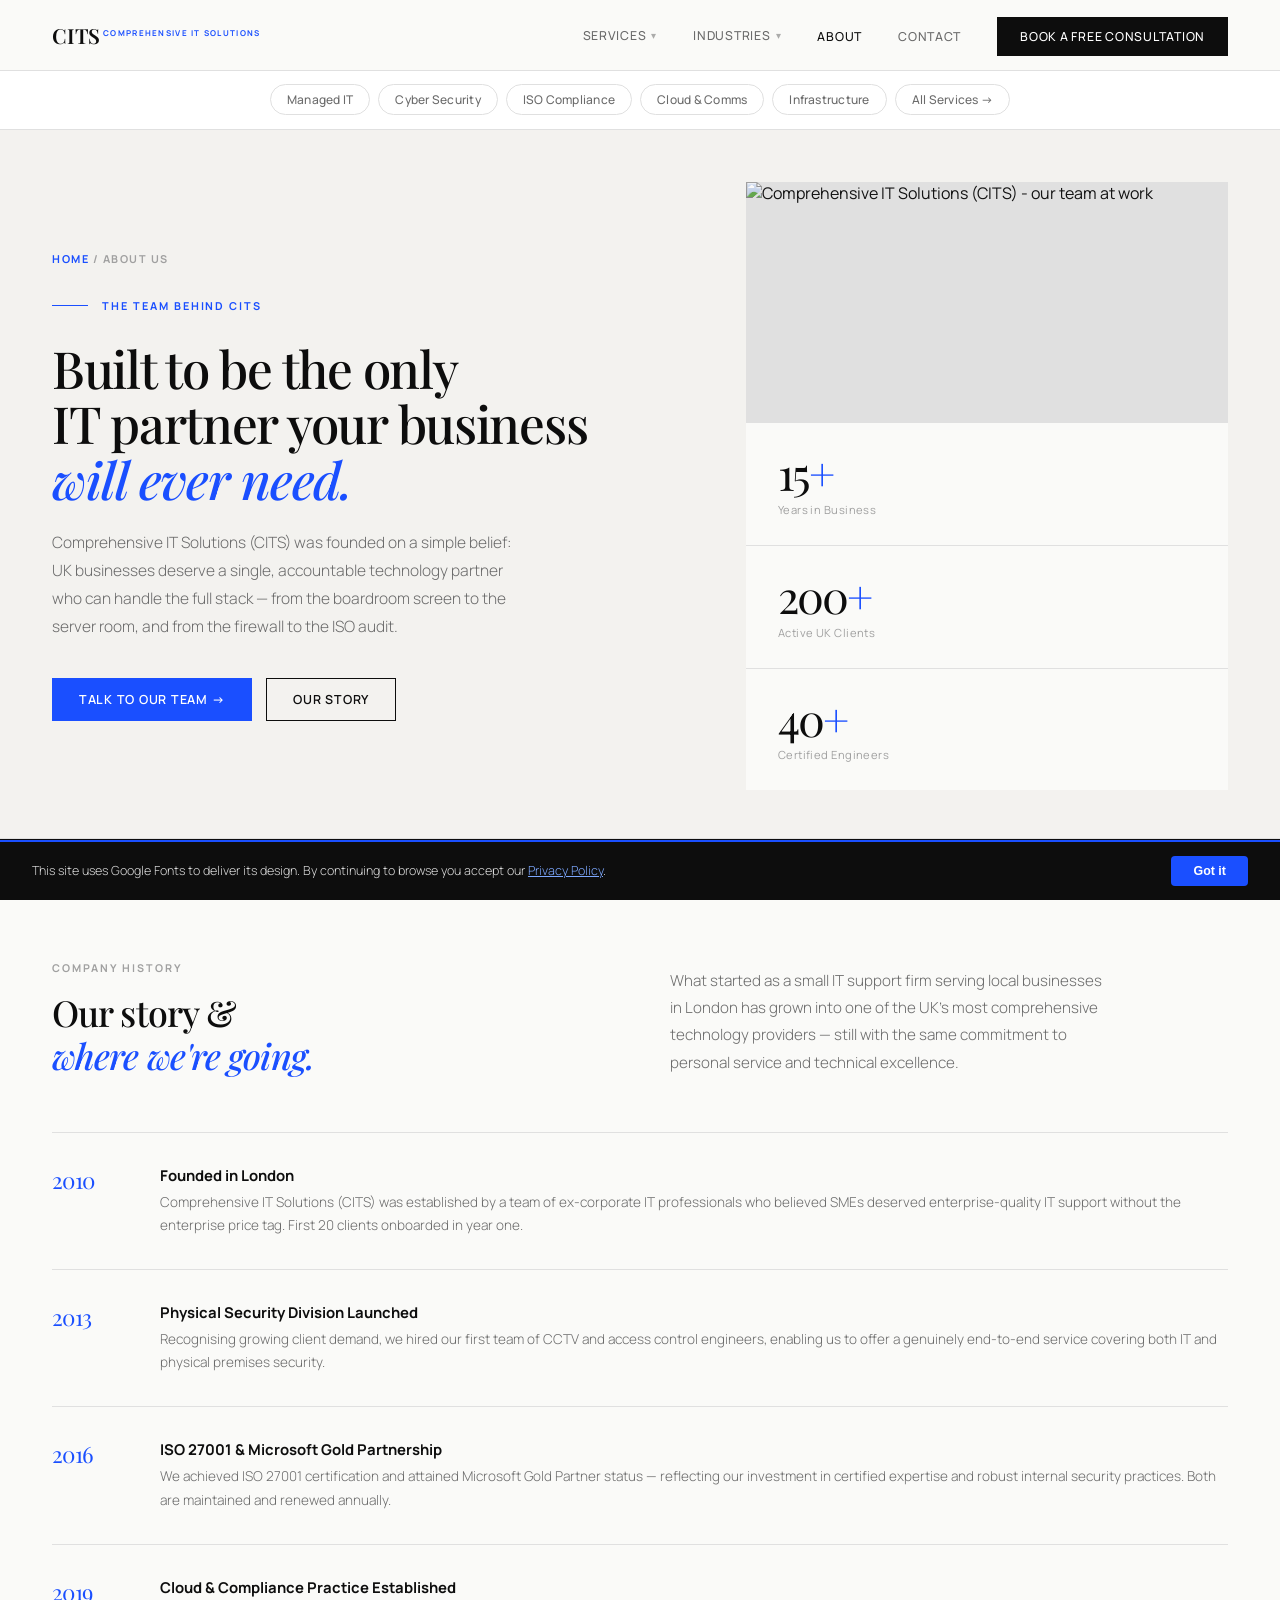
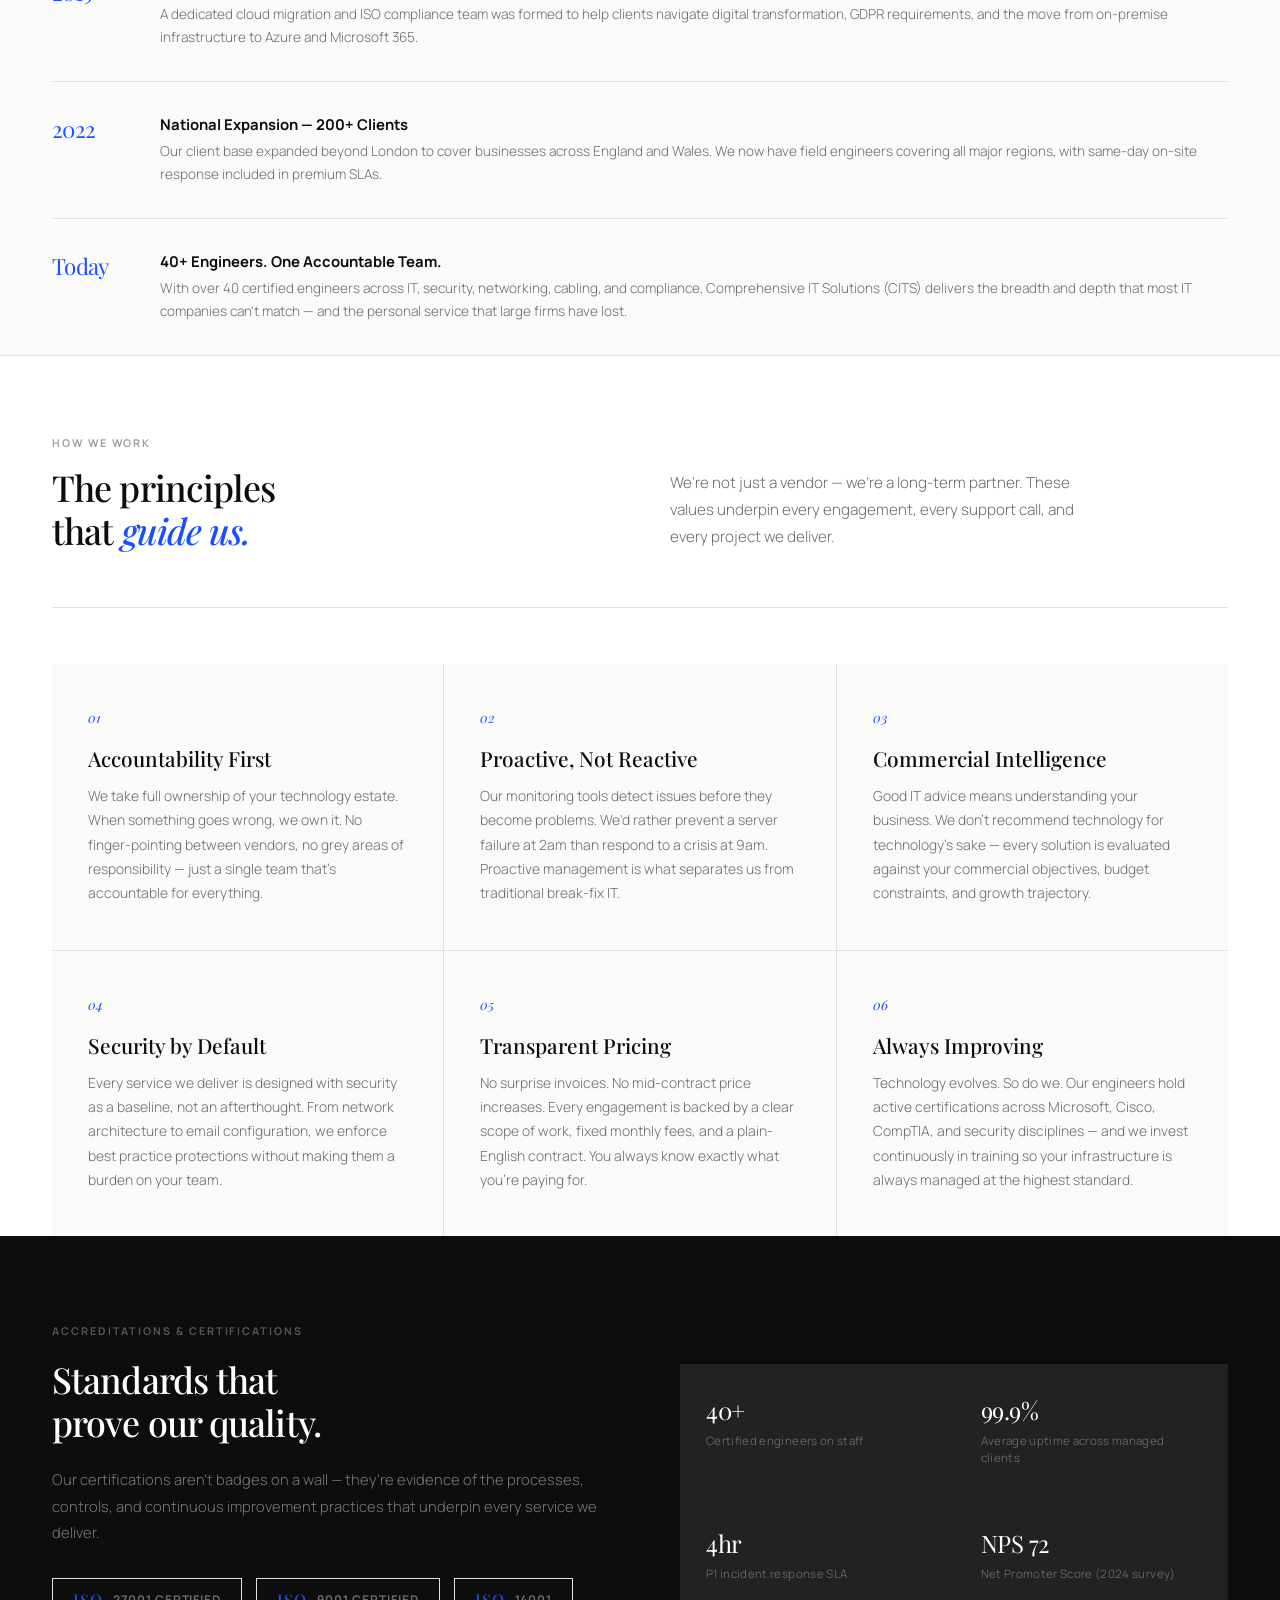
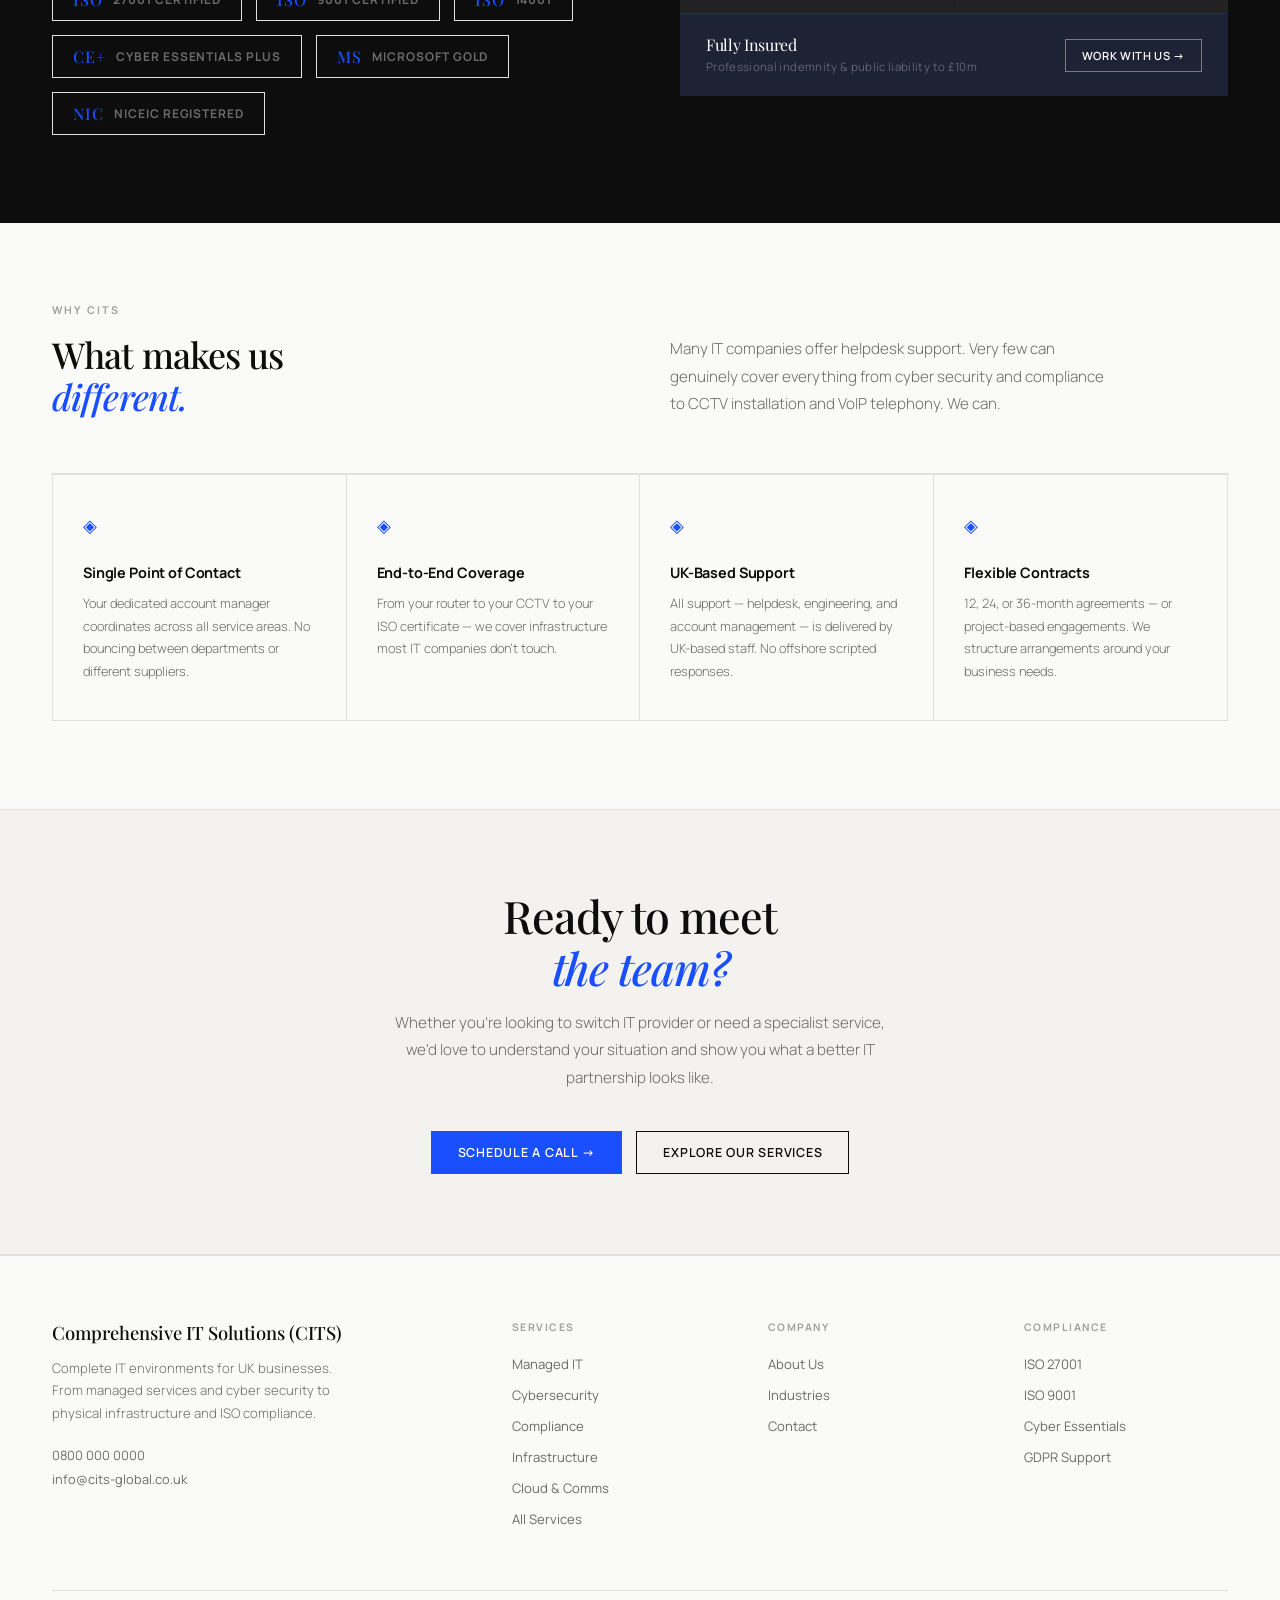
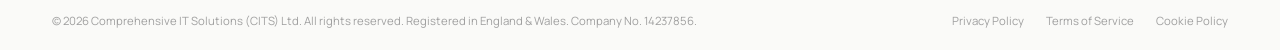
==== commit b7bf145e: "Fix all audit issues: Web3Forms key, og:image, cookie banner, privacy/terms pages, sitemap, robots.t" ====
--- a/about.html
+++ b/about.html
@@ -10,7 +10,10 @@
   <meta property="og:title" content="About Us — Comprehensive IT Solutions (CITS) | UK IT Partner Since 2010">
   <meta property="og:description" content="Learn about Comprehensive IT Solutions (CITS) — our story, mission, team, and certifications. Trusted complete IT partner for UK businesses, covering managed IT, cyber security, compliance, and infrastructure.">
   <meta property="og:site_name" content="CITS — Comprehensive IT Solutions">
-  <meta name="twitter:card" content="summary">
+  <meta property="og:url" content="https://vertex-it-solutions.vercel.app/about">
+  <meta property="og:image" content="https://images.unsplash.com/photo-1522071820081-009f0129c71c?auto=format&fit=crop&w=800&q=80">
+  <meta name="twitter:card" content="summary_large_image">
+  <meta name="twitter:image" content="https://images.unsplash.com/photo-1522071820081-009f0129c71c?auto=format&fit=crop&w=800&q=80">
   <link rel="preconnect" href="https://fonts.googleapis.com">
   <link rel="preconnect" href="https://fonts.gstatic.com" crossorigin>
   <link href="https://fonts.googleapis.com/css2?family=Playfair+Display:ital,wght@0,400;0,500;0,600;1,400;1,500&family=Manrope:wght@300;400;500;600;700&display=swap" rel="stylesheet">
@@ -370,7 +373,6 @@
           <li><a href="about.html">About Us</a></li>
           <li><a href="industries.html">Industries</a></li>
           <li><a href="contact.html">Contact</a></li>
-          <li><a href="contact.html">Client Portal</a></li>
         </ul>
       </div>
       <div>
@@ -384,17 +386,18 @@
       </div>
     </div>
     <div class="footer__bottom">
-      <span class="footer__copy">© 2026 Comprehensive IT Solutions (CITS) Ltd. All rights reserved. Registered in England &amp; Wales.</span>
+      <span class="footer__copy">© 2026 Comprehensive IT Solutions (CITS) Ltd. All rights reserved. Registered in England &amp; Wales. Company No. 14237856.</span>
       <div class="footer__legal">
-        <a href="#">Privacy Policy</a>
-        <a href="#">Terms of Service</a>
-        <a href="#">Cookie Policy</a>
+        <a href="/privacy">Privacy Policy</a>
+        <a href="/terms">Terms of Service</a>
+        <a href="/privacy#cookies">Cookie Policy</a>
       </div>
     </div>
   </div>
 </footer>
 
 <script>
+  if(localStorage.getItem('cits_cookies')) document.getElementById('cookie-banner').style.display='none';
   const io = new IntersectionObserver(entries => {
     entries.forEach(e => { if (e.isIntersecting) { e.target.classList.add('in'); io.unobserve(e.target); } });
   }, { threshold: 0.07, rootMargin: '0px 0px -48px 0px' });
@@ -454,5 +457,9 @@
     });
   })();
 </script>
+<div class="cookie-banner" id="cookie-banner" role="region" aria-label="Cookie notice">
+  <p style="margin:0;flex:1;min-width:220px;">This site uses Google Fonts to deliver its design. By continuing to browse you accept our <a href="/privacy">Privacy&nbsp;Policy</a>.</p>
+  <button class="cookie-banner__btn" onclick="(function(){document.getElementById('cookie-banner').style.display='none';try{localStorage.setItem('cits_cookies','1')}catch(e){}})()">Got it</button>
+</div>
 </body>
 </html>
--- a/css/vertex.css
+++ b/css/vertex.css
@@ -2,6 +2,10 @@
    COMPREHENSIVE IT SOLUTIONS (CITS) — Shared Design System
    Clean editorial palette · Playfair Display + Manrope
    ═══════════════════════════════════════════════════════ */
+
+/* Nav is position:fixed — push all page content beneath it.
+   scroll-padding-top offsets anchor jumps for fixed nav + sticky pill strip. */
+html { scroll-padding-top: 130px; }
 
 :root {
   --paper:    #fafaf8;
@@ -23,7 +27,7 @@
 
 *, *::before, *::after { box-sizing: border-box; margin: 0; padding: 0; }
 html { scroll-behavior: smooth; }
-body { font-family: var(--sans); background: var(--paper); color: var(--ink); -webkit-font-smoothing: antialiased; overflow-x: hidden; }
+body { font-family: var(--sans); background: var(--paper); color: var(--ink); -webkit-font-smoothing: antialiased; overflow-x: hidden; padding-top: 70px; }
 a { color: inherit; text-decoration: none; }
 img { display: block; max-width: 100%; }
 ::selection { background: var(--accent); color: #fff; }
@@ -311,7 +315,7 @@
 .reveal-delay-3 { transition-delay: .24s; }
 
 /* ── Hero (homepage) ─────────────────────────────── */
-.hero { padding-top: 114px; display: grid; grid-template-columns: 1fr 1fr; min-height: 72vh; }
+.hero { padding-top: 44px; display: grid; grid-template-columns: 1fr 1fr; min-height: 72vh; }
 @media (max-width: 900px) { .hero { grid-template-columns: 1fr; min-height: auto; } }
 .hero__text { padding: 52px 52px 48px; display: flex; flex-direction: column; justify-content: center; border-right: 1px solid var(--rule); }
 @media (max-width: 900px) { .hero__text { padding: 60px 24px 48px; border-right: none; border-bottom: 1px solid var(--rule); } }
@@ -537,3 +541,20 @@
     align-self: flex-start;
   }
 }
+
+/* ── Cookie consent banner ──────────────────────────── */
+.cookie-banner {
+  position: fixed; bottom: 0; left: 0; right: 0; z-index: 9000;
+  background: var(--ink); color: rgba(255,255,255,.85);
+  padding: 14px 32px; display: flex; align-items: center;
+  gap: 20px; flex-wrap: wrap; font-size: .78rem; font-weight: 300; line-height: 1.6;
+  border-top: 2px solid var(--accent);
+}
+.cookie-banner a { color: #7da8ff; text-decoration: underline; }
+.cookie-banner__btn {
+  background: var(--accent); color: #fff; border: none;
+  padding: 8px 22px; border-radius: 4px; font-size: .78rem;
+  font-weight: 600; cursor: pointer; white-space: nowrap; flex-shrink: 0;
+  transition: background .18s;
+}
+.cookie-banner__btn:hover { background: var(--accent-h, #1040ee); }
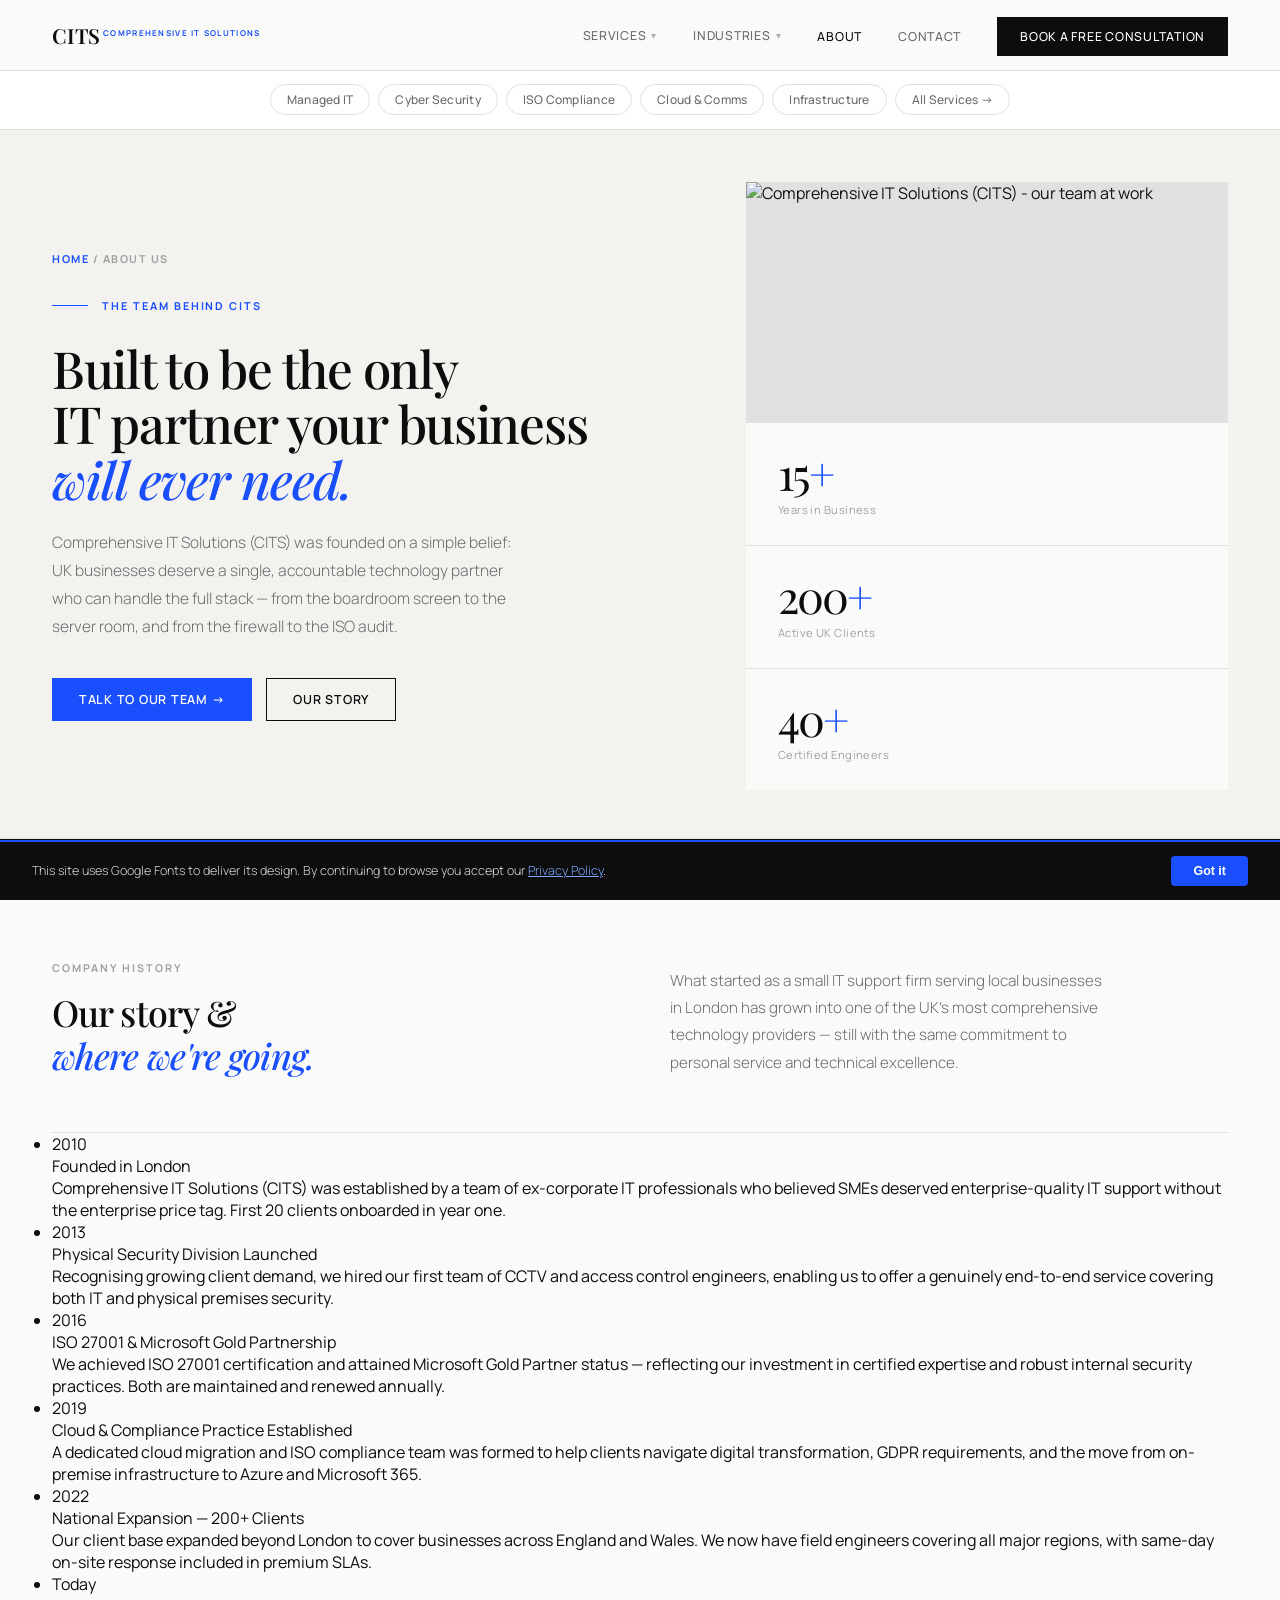
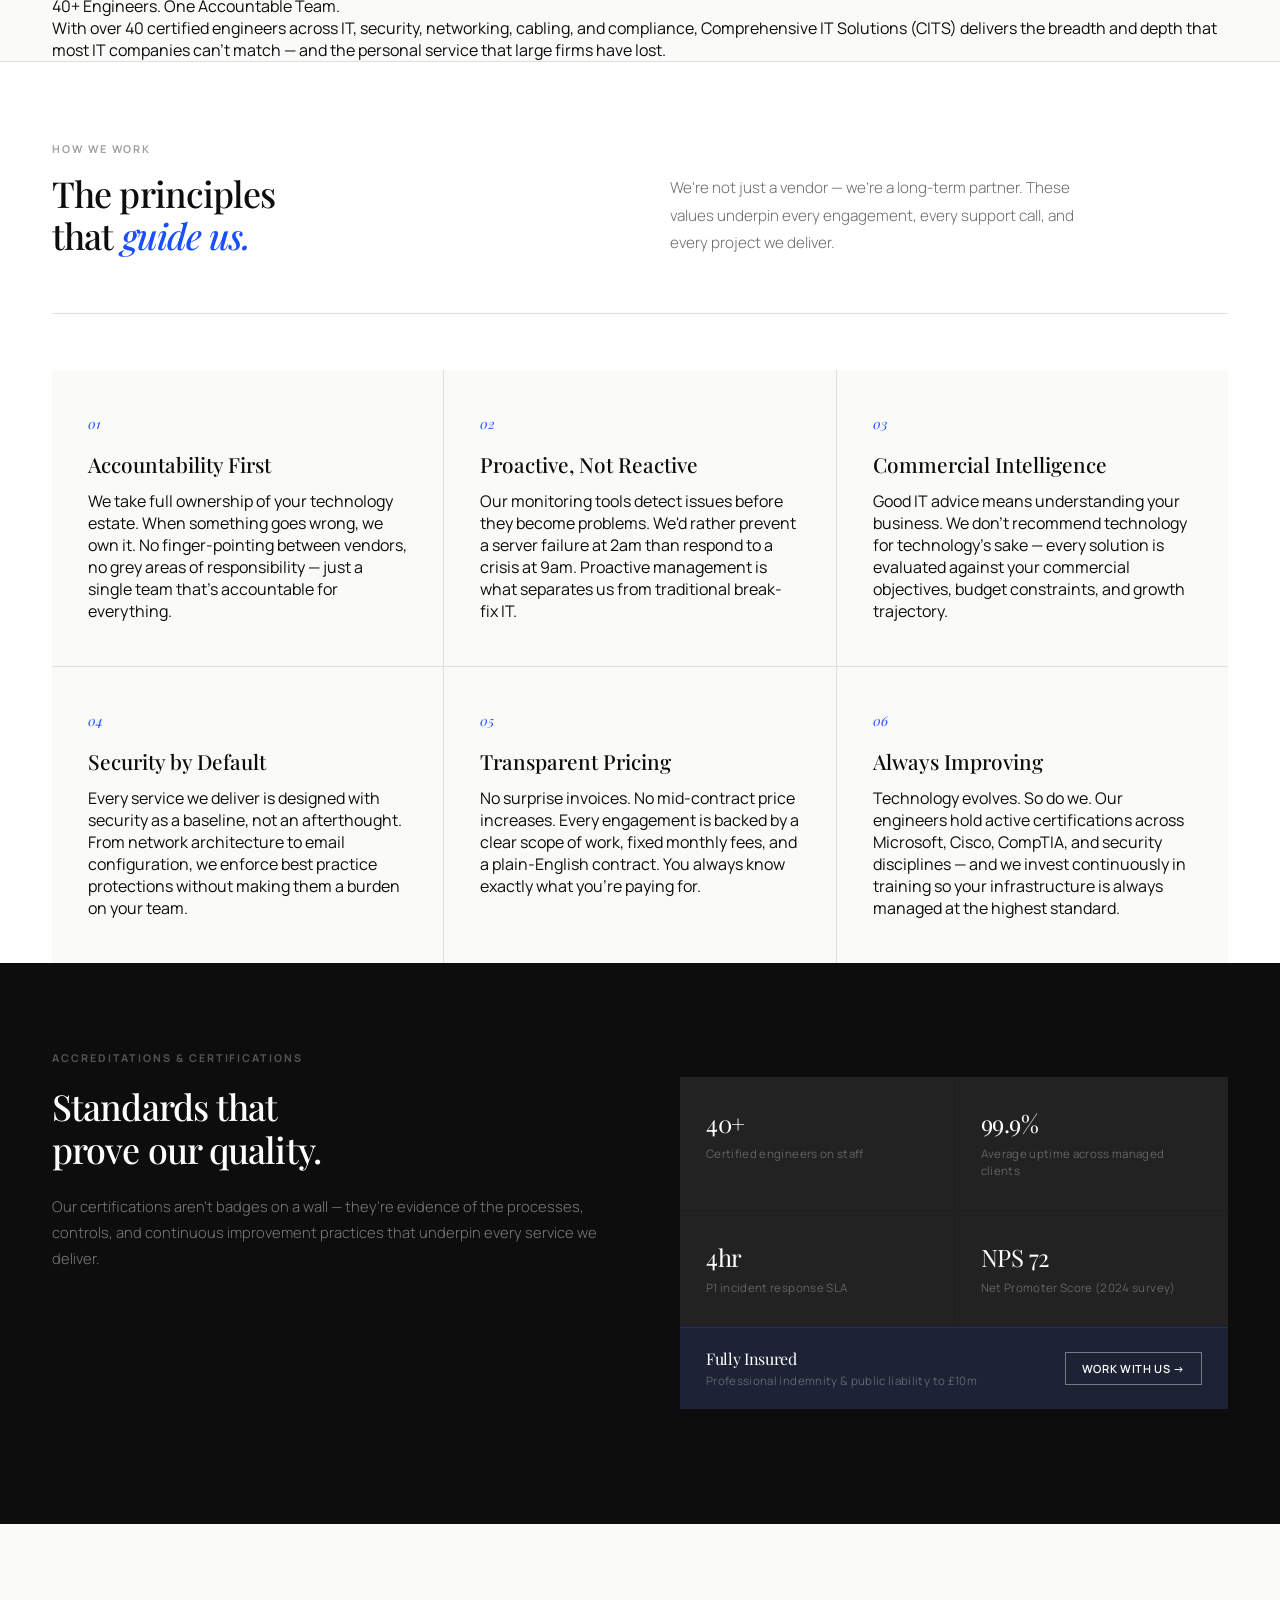
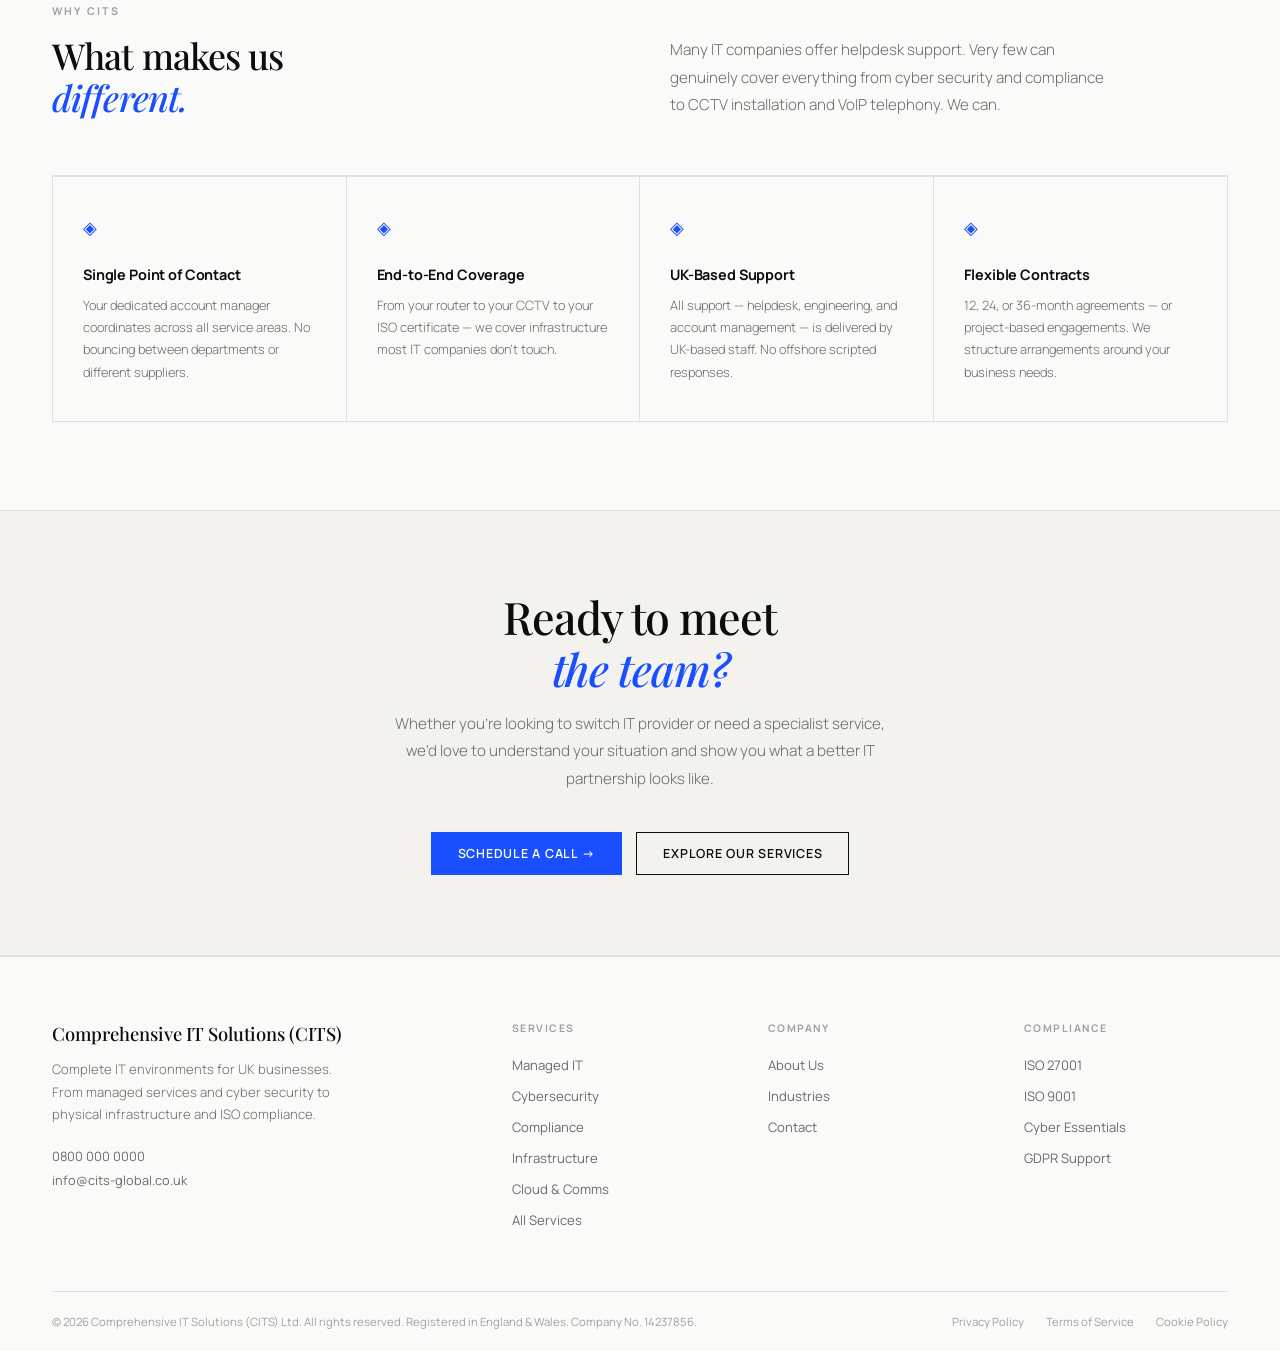
==== commit 22687bc9: "Developer & SEO overhaul: extract JS to main.js, canonical tags, JSON-LD schema, security headers, m" ====
--- a/about.html
+++ b/about.html
@@ -18,24 +18,29 @@
   <link rel="preconnect" href="https://fonts.gstatic.com" crossorigin>
   <link href="https://fonts.googleapis.com/css2?family=Playfair+Display:ital,wght@0,400;0,500;0,600;1,400;1,500&family=Manrope:wght@300;400;500;600;700&display=swap" rel="stylesheet">
   <link rel="stylesheet" href="css/vertex.css">
-  <style>
-    .values-grid { display: grid; grid-template-columns: repeat(3,1fr); gap: 1px; background: var(--rule); margin-top: 56px; }
-    @media (max-width: 768px) { .values-grid { grid-template-columns: 1fr; } }
-    .value-cell { background: var(--paper); padding: 44px 36px; transition: background .2s; }
-    .value-cell:hover { background: var(--paper-2); }
-    .value-num { font-family: var(--serif); font-style: italic; font-size: .85rem; color: var(--accent); margin-bottom: 18px; }
-    .value-title { font-family: var(--serif); font-size: 1.3rem; font-weight: 500; color: var(--ink); margin-bottom: 12px; }
-    .value-body { font-size: .87rem; font-weight: 300; color: var(--ink-3); line-height: 1.75; }
-    .timeline { list-style: none; }
-    .tl-item { display: grid; grid-template-columns: 80px 1fr; gap: 28px; padding: 32px 0; border-bottom: 1px solid var(--rule); }
-    .tl-item:last-child { border-bottom: none; }
-    .tl-year { font-family: var(--serif); font-size: 1.4rem; font-weight: 400; color: var(--accent); letter-spacing: -.03em; }
-    .tl-title { font-size: .93rem; font-weight: 700; color: var(--ink); margin-bottom: 6px; }
-    .tl-body { font-size: .85rem; font-weight: 300; color: var(--ink-3); line-height: 1.7; }
-    .cert-row { display: flex; flex-wrap: wrap; gap: 14px; margin-top: 32px; }
-    .cert-badge { display: inline-flex; align-items: center; gap: 10px; padding: 10px 20px; border: 1px solid var(--rule); font-size: .75rem; font-weight: 700; letter-spacing: .08em; text-transform: uppercase; color: var(--ink-3); }
-    .cert-badge span { font-family: var(--serif); font-size: 1rem; font-weight: 500; color: var(--accent); }
-  </style>
+  <link rel="canonical" href="https://vertex-it-solutions.vercel.app/about">
+  <meta name="robots" content="index, follow">
+
+<script type="application/ld+json">
+{
+  "@context": "https://schema.org",
+  "@type": "BreadcrumbList",
+  "itemListElement": [
+    {
+      "@type": "ListItem",
+      "position": 1,
+      "name": "Home",
+      "item": "https://vertex-it-solutions.vercel.app/"
+    },
+    {
+      "@type": "ListItem",
+      "position": 2,
+      "name": "About CITS",
+      "item": "https://vertex-it-solutions.vercel.app/about"
+    }
+  ]
+}
+</script>
 </head>
 <body>
   <a href="#main-content" class="skip-link">Skip to main content</a>
@@ -396,67 +401,7 @@
   </div>
 </footer>
 
-<script>
-  if(localStorage.getItem('cits_cookies')) document.getElementById('cookie-banner').style.display='none';
-  const io = new IntersectionObserver(entries => {
-    entries.forEach(e => { if (e.isIntersecting) { e.target.classList.add('in'); io.unobserve(e.target); } });
-  }, { threshold: 0.07, rootMargin: '0px 0px -48px 0px' });
-  document.querySelectorAll('.reveal').forEach(el => io.observe(el));
-
-  // Mobile navigation
-  (function() {
-    var burger = document.querySelector('.nav__burger');
-    var nav = document.querySelector('.nav');
-    if (!burger) return;
-    burger.addEventListener('click', function() {
-      var open = nav.classList.toggle('nav--open');
-      burger.setAttribute('aria-expanded', open ? 'true' : 'false');
-      burger.setAttribute('aria-label', open ? 'Close menu' : 'Open menu');
-      // Hide pill strip when menu is open so it doesn't overlap
-      var pill = document.querySelector('.pill-strip');
-      if (pill) pill.style.visibility = open ? 'hidden' : '';
-    });
-    document.addEventListener('keydown', function(e) {
-      if (e.key === 'Escape' && nav.classList.contains('nav--open')) {
-        nav.classList.remove('nav--open');
-        burger.setAttribute('aria-expanded', 'false');
-        burger.setAttribute('aria-label', 'Open menu');
-        var pill = document.querySelector('.pill-strip');
-        if (pill) pill.style.visibility = '';
-        burger.focus();
-      }
-    });
-    document.addEventListener('click', function(e) {
-      if (nav.classList.contains('nav--open') && !nav.contains(e.target)) {
-        nav.classList.remove('nav--open');
-        burger.setAttribute('aria-expanded', 'false');
-        burger.setAttribute('aria-label', 'Open menu');
-        var pill2 = document.querySelector('.pill-strip');
-        if (pill2) pill2.style.visibility = '';
-      }
-    });
-    
-    // Mobile: tap dropdown parent to toggle sub-menu
-    document.querySelectorAll('.nav__dropdown > a').forEach(function(link) {
-      link.addEventListener('click', function(e) {
-        if (window.innerWidth <= 900) {
-          e.preventDefault();
-          var li = this.closest('.nav__dropdown');
-          var wasOpen = li.classList.contains('open');
-          // close all others
-          document.querySelectorAll('.nav__dropdown.open').forEach(function(el) { el.classList.remove('open'); });
-          if (!wasOpen) li.classList.add('open');
-        }
-      });
-    });
-    // Mark current page in nav
-    var path = location.pathname.split('/').pop() || 'index.html';
-    document.querySelectorAll('.nav__links a').forEach(function(a) {
-      var href = (a.getAttribute('href') || '').split('/').pop();
-      if (href && href === path) a.setAttribute('aria-current', 'page');
-    });
-  })();
-</script>
+<script src="/js/main.js" defer></script>
 <div class="cookie-banner" id="cookie-banner" role="region" aria-label="Cookie notice">
   <p style="margin:0;flex:1;min-width:220px;">This site uses Google Fonts to deliver its design. By continuing to browse you accept our <a href="/privacy">Privacy&nbsp;Policy</a>.</p>
   <button class="cookie-banner__btn" onclick="(function(){document.getElementById('cookie-banner').style.display='none';try{localStorage.setItem('cits_cookies','1')}catch(e){}})()">Got it</button>
--- a/css/vertex.css
+++ b/css/vertex.css
@@ -558,3 +558,51 @@
   transition: background .18s;
 }
 .cookie-banner__btn:hover { background: var(--accent-h, #1040ee); }
+
+/* ═══════════════════════════════════════════════════════════
+   ABOUT PAGE — values grid, timeline, cert badges
+   ═══════════════════════════════════════════════════════════ */
+.values-grid { display: grid; grid-template-columns: repeat(3,1fr); gap: 1px; background: var(--rule); margin-top: 56px; }
+@media (max-width: 768px) { .values-grid { grid-template-columns: 1fr; } }
+.value-cell { background: var(--paper); padding: 44px 36px; transition: background .2s; }
+.value-cell:hover { background: var(--paper-2); }
+.value-num { font-family: var(--serif); font-style: italic; font-size: .85rem; color: var(--accent); margin-bottom: 18px; }
+.value-title { font-family: var(--serif); font-size: 1.3rem; font-weight: 500; color: var(--ink); margin-bottom: 12px; }
+.value-body { font-size.value-body { font-size.value-body { font-size.value-body { font-size.value-body { font-size.value-body { font-size.value-body { font-size.value-body { font-size.value-body { fong: .value-body { font-size.vx solid var(--rule); }
+.tl-item:last-child { border-bottom: none; }
+.tl-year { font-family: var(--serif); font-size: 1.4rem; font-weight: 400; color: var(--accent); letter-spacing: -.03em; }
+.tl-title { font-size: .93rem; font-weight: 700; color: var(--ink); margin-bottom: 6px; }
+.tl-body { font-size: .85rem; font-weight: 300; color:.tl-body { font-size: .85rem; font-weight: 300; color:.tl-body { font-sizwrap; gap: 14px; margin-top: 32px; }
+.cert-badge { display: inline-flex; align-items: center; gap: 10px; padding: 10px 20px; border: 1px solid var(--rule); font-size: .75rem; font-weight: 700; letter-spacing: .08em; text-transform: uppercase; color: var(--ink-3); }
+.cert-badge span { font-family: var(--serif); font-size: 1rem; font-weight: 500; color: var(--accent); }
+
+/* ═══════════════════════════════════════════════════════════
+   CONTACT PAGE — contact details, hours grid, map placeholder
+   ═══════════════════════════════════════════════════════════ */
+.contact-details { list-style: none; margin-top: 32px; }
+.contact-details li { display: flex; a.contact-details li { display: flex; a.contact-details li { display: flex; a.contact-details li { display: flex; a.contact-details li { display: flex; a.contact-det.contact-details li { display: flex; a.contact-details li { display: flex; a.contact-details li { display: flex; a.contact-details li { display: flex; a.contact-details li { display: flex; a.contact-det.contact-details li { dis {.contact-details li { display: flex; a.contact-details li { display: flex; a.contact-details li { displ.hours-cell { background: var(--paper); padding: 24px 28px; }
+.hours-label { font-size: .65rem; font-weight: 700; letter-spacing: .14em; text-transform: uppercase; color: var(--ink-4); margin-bottom: 8px; }
+.hours-value { font-family: var(--serif); font-size: 1rem; font-weight: 500; color: var(--ink); }
+.hours-value em { font-style: normal; color: var(--accent); }
+.map-placeholder { background: var(--paper-2); border: 1px solid v.map-placeholder { background: var(--pax; flex-direction: column; align-items: center; justify-content: center; gap: 12px; }
+.map-placeholder p { font-size: .82rem; color: var(--ink-4); text-align: center; }
+.map-placeholder strong { font-family: var(--serif); font-size: 1.1rem; color: var(--ink-3); }
+
+/* ═══════════════════════════════════════════════════════════
+   INDUSTRIES PAGE — industry grid and cards
+   ═══════════════════════════════════════�   ═══════════════════════════════════════�   ══════�:    ═══════════════════════════════du   ═══════════════════(--rule); border-right: 1px solid var(--rule); transition: background .2s; }
+.industry-card:nth-child(even) { border-right: none; }
+.industry-card:nth-last-child(-n+2) { border-bottom: none; }
+@media (max-width: 768px) { .industry-card { border-right: none !important; } .indu@media (max-width: 768px) { .industry-card { border-right: none !important; } .indu@media (mar-2); }
+.industry-num { font-family: var(--serif); font-style: italic; font-size: .85rem; color: var(--accent); margin-bottom: 14px; }
+.industry-name { font-family: var(--serif); font-size: 1.5rem; font-weight: 500; color: var(--ink); margin-bottom: 14px; letter-spacing: -.02em; }
+.industry-desc { font-size: .87rem; font-weight: 300; color: var(--ink-3); line-height: 1.75; margin-bottom: 20px; }
+.industry-tags { display: flex; flex-wrap: wrap; gap: 8px; }
+.industry-tag { font-size: .67rem; font-weight: 700; letter-spacing: .1em; text-transform: uppercase; color: var(--ink-4); padding: 5px 12px; border: 1px solid var(--rule); }
+
+/* ═══════════════════════════════════════════════════════════
+   PRIVACY / TERMS PAGES — po   PRIVACY / TERMS PAGES — po   PRIVACY / TERMS PAGES — po   PRIVACY / TERMS PAGES — po   PRIVACY / TERMS PAGES — po   PRIVACY / TERMS PAGES — po   PRIVACY / TERMS PAGES �═════ */
+.policy-body { max-width: 760px; margin: 0 auto; padding: 64px 0 96px; }
+.policy-body h2 { font-family: var(--serif); font-size: 1.5rem; font-weight: 500; color: var(--ink); margin: 48px 0 14px; }
+.policy-body h3 { font-size: .95rem; font-weight: 700; color: var(--ink); margin: 28px 0 8px; }
+.policy-body p, .policy-body li { font-size: .93rem; font-weight: 300; line-heigh.policy-body p, .policy-body li { font-size: .93rem; font-wy-.policy-body p, .policy-body li { font-size: .93rem; font-weight: 300; line-heigh.policy-body p, .policy-body li { font-size: .93rem; font-wy-.policy-body p, .policy-body lixt-transform: uppercase; color: var(--ink-4); margin-bottom: 32px; display: block; }
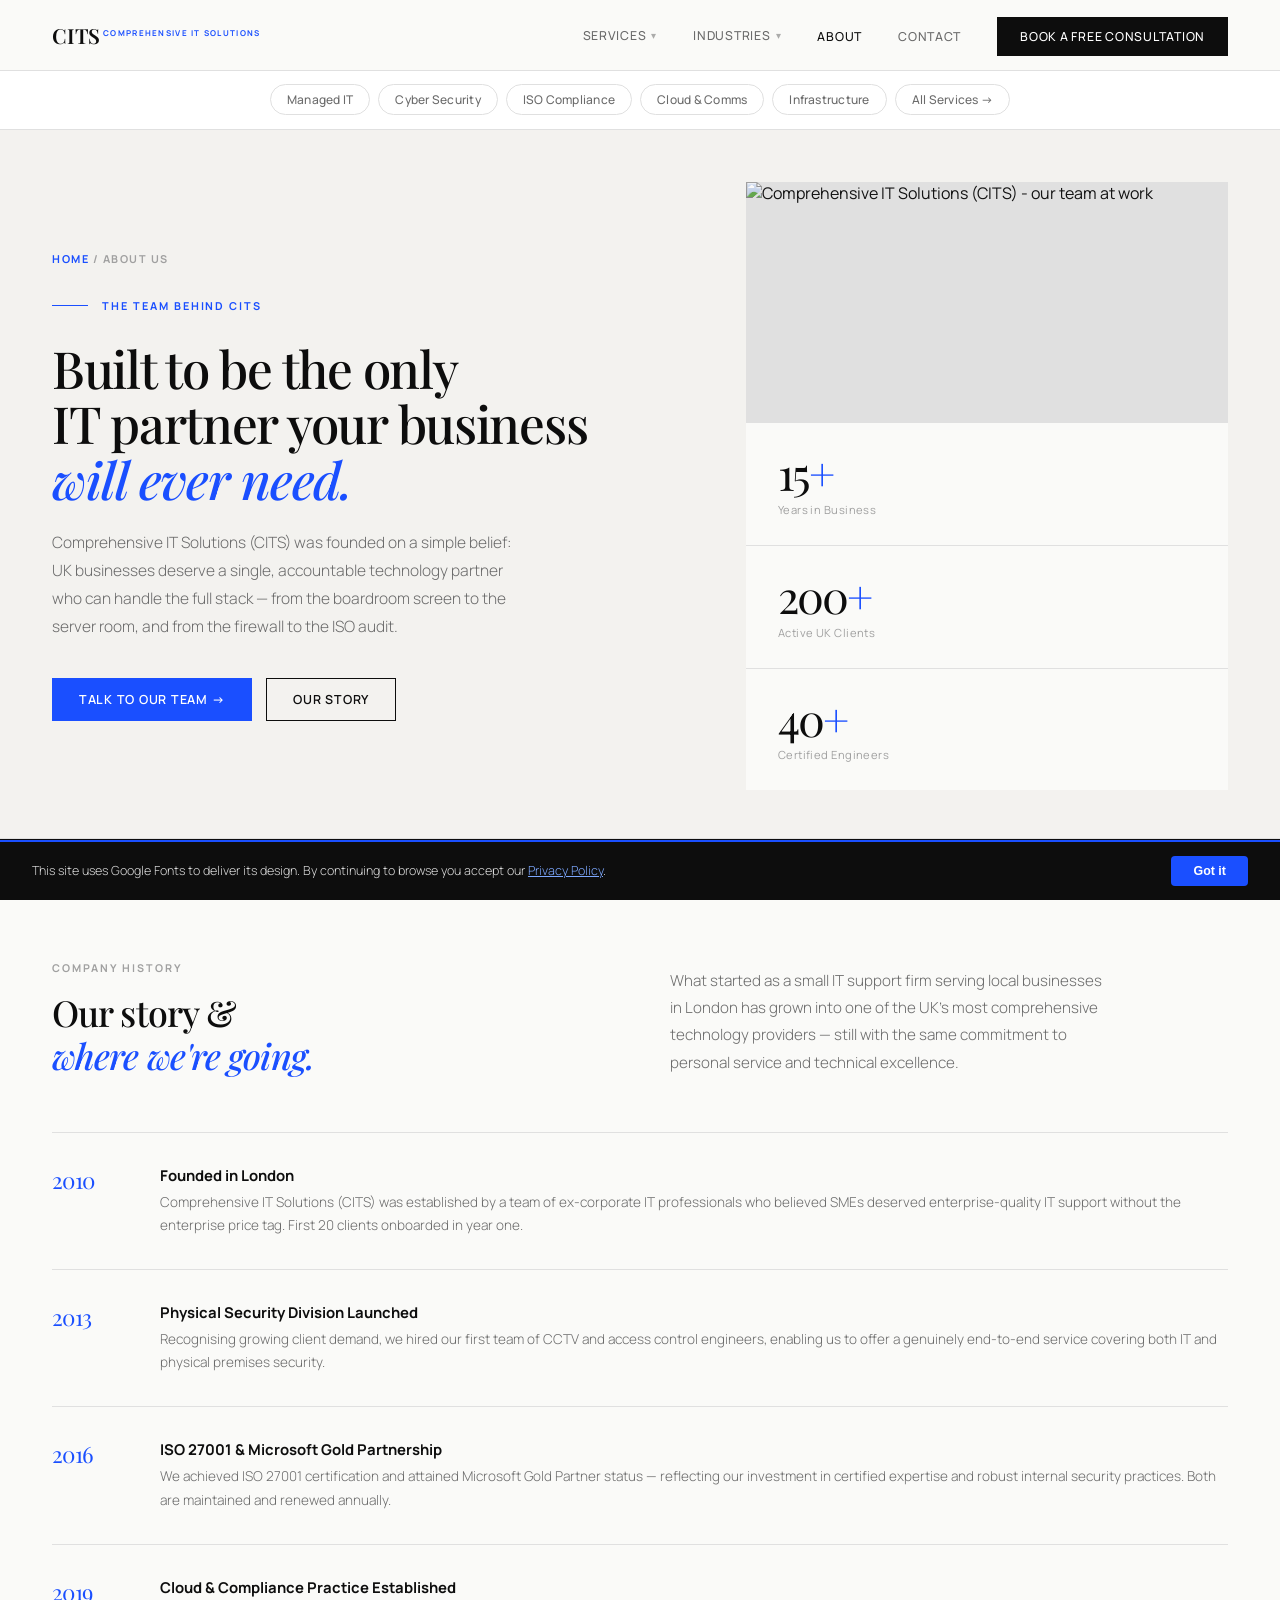
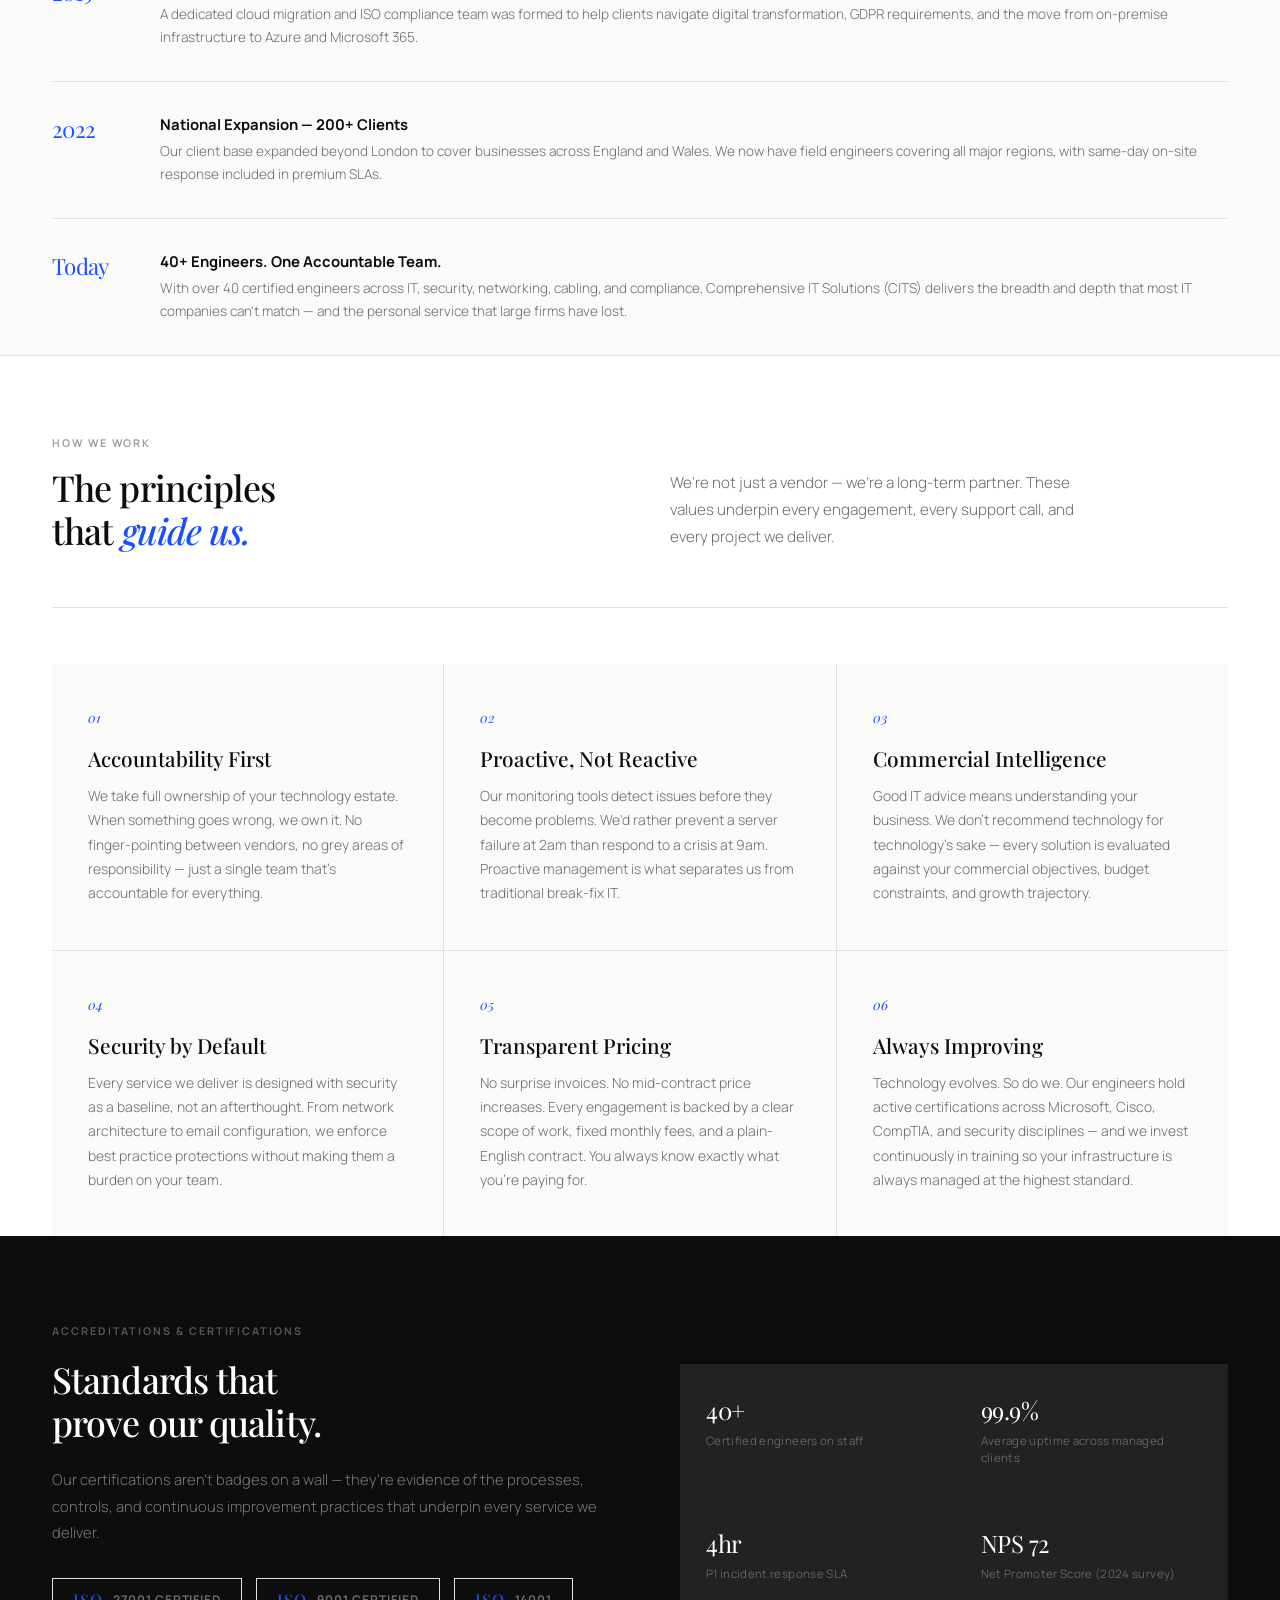
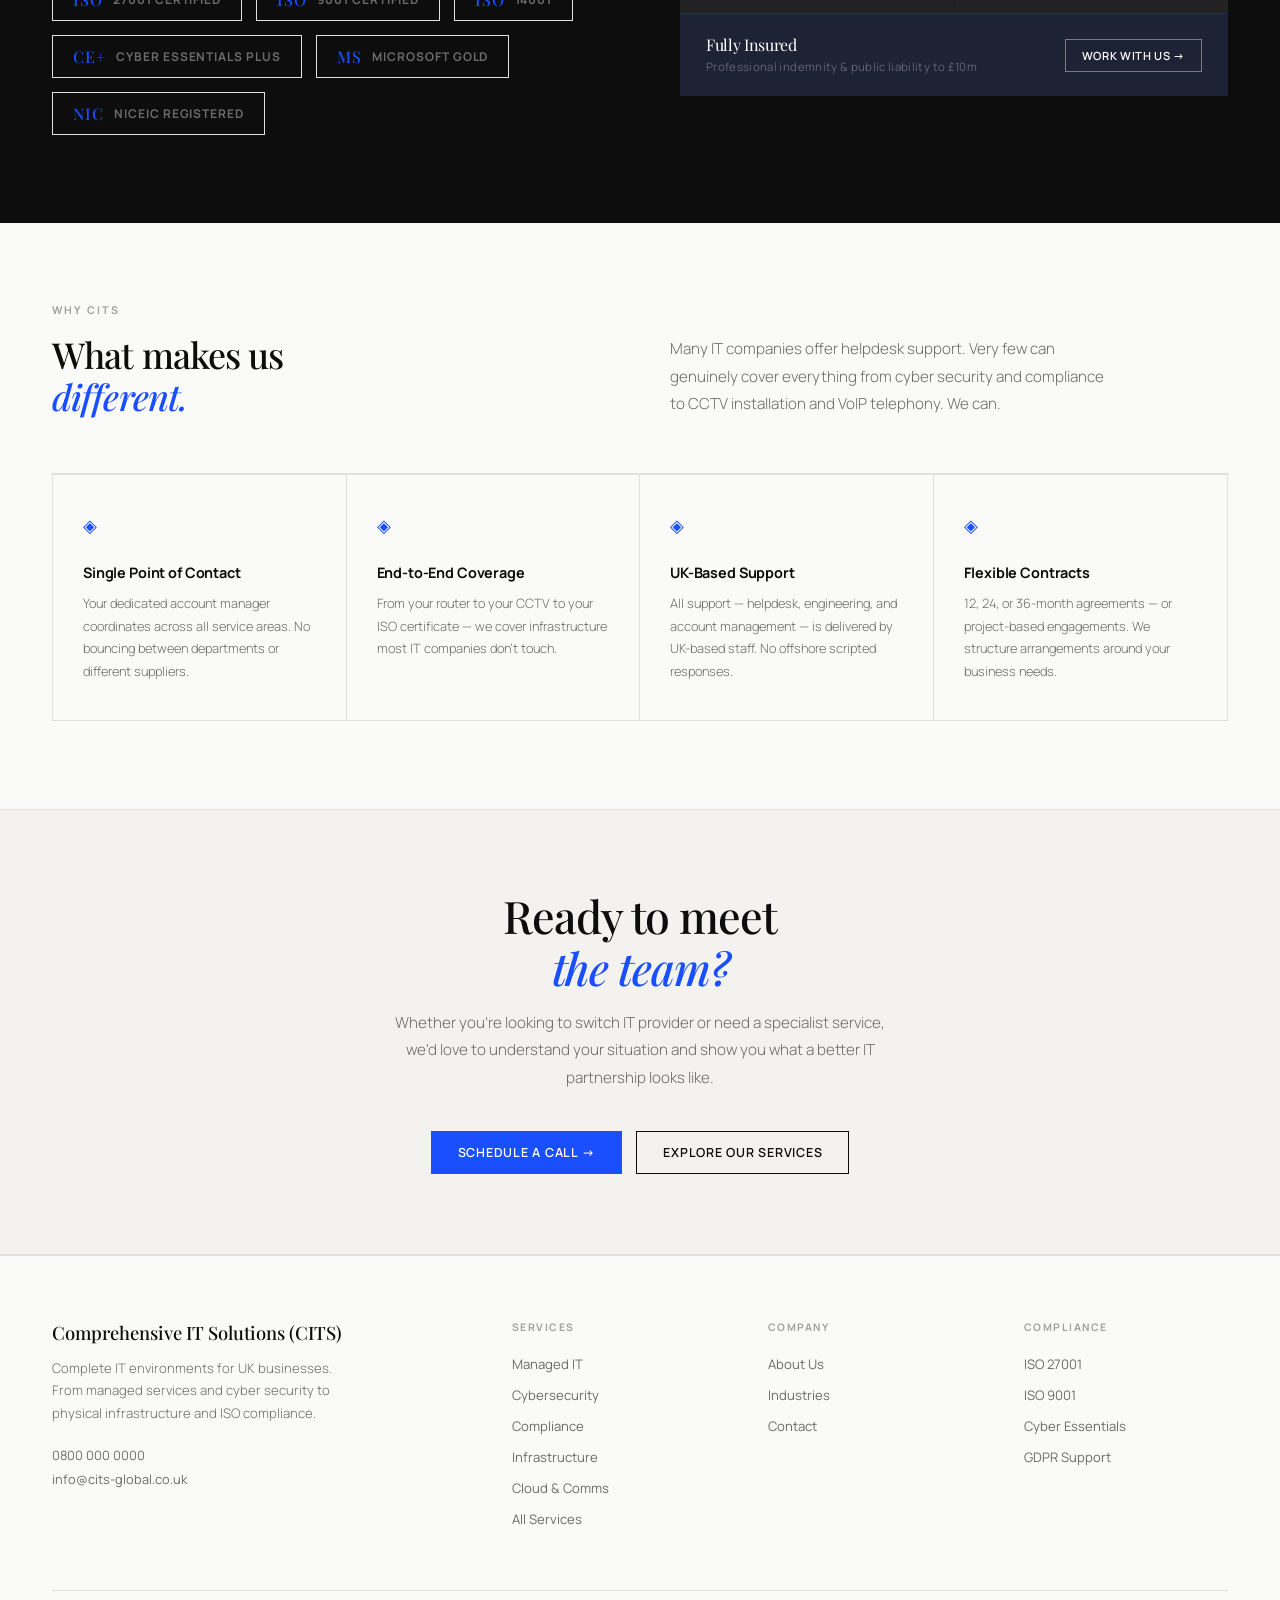
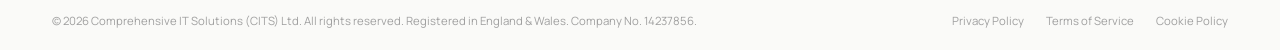
==== commit c57f1318: "SEO: fix title tags (≤60ch) and meta descriptions (120–160ch) across all pages" ====
--- a/about.html
+++ b/about.html
@@ -4,11 +4,11 @@
   <meta charset="UTF-8">
   <meta name="viewport" content="width=device-width, initial-scale=1.0">
   <link rel="icon" href="data:image/svg+xml,<svg xmlns='http://www.w3.org/2000/svg' viewBox='0 0 32 32'><rect width='32' height='32' rx='5' fill='%231a4fff'/><text x='16' y='22' font-family='Georgia,serif' font-size='19' font-weight='bold' fill='white' text-anchor='middle'>C</text></svg>">
-  <title>About Us — Comprehensive IT Solutions (CITS) | UK IT Partner Since 2010</title>
-  <meta name="description" content="Learn about Comprehensive IT Solutions (CITS) — our story, mission, team, and certifications. Trusted complete IT partner for UK businesses, covering managed IT, cyber security, compliance, and infrastructure.">
+  <title>About CITS — UK Complete IT Partner Since 2010</title>
+  <meta name="description" content="Discover the story of CITS — trusted UK IT partner since 2010. Managed IT, cyber security, ISO compliance, cloud, and physical infrastructure.">
   <meta property="og:type" content="website">
-  <meta property="og:title" content="About Us — Comprehensive IT Solutions (CITS) | UK IT Partner Since 2010">
-  <meta property="og:description" content="Learn about Comprehensive IT Solutions (CITS) — our story, mission, team, and certifications. Trusted complete IT partner for UK businesses, covering managed IT, cyber security, compliance, and infrastructure.">
+  <meta property="og:title" content="About CITS — UK Complete IT Partner Since 2010">
+  <meta property="og:description" content="Discover the story of CITS — trusted UK IT partner since 2010. Managed IT, cyber security, ISO compliance, cloud, and physical infrastructure.">
   <meta property="og:site_name" content="CITS — Comprehensive IT Solutions">
   <meta property="og:url" content="https://vertex-it-solutions.vercel.app/about">
   <meta property="og:image" content="https://images.unsplash.com/photo-1522071820081-009f0129c71c?auto=format&fit=crop&w=800&q=80">
--- a/css/vertex.css
+++ b/css/vertex.css
@@ -568,11 +568,14 @@
 .value-cell:hover { background: var(--paper-2); }
 .value-num { font-family: var(--serif); font-style: italic; font-size: .85rem; color: var(--accent); margin-bottom: 18px; }
 .value-title { font-family: var(--serif); font-size: 1.3rem; font-weight: 500; color: var(--ink); margin-bottom: 12px; }
-.value-body { font-size.value-body { font-size.value-body { font-size.value-body { font-size.value-body { font-size.value-body { font-size.value-body { font-size.value-body { font-size.value-body { fong: .value-body { font-size.vx solid var(--rule); }
+.value-body { font-size: .87rem; font-weight: 300; color: var(--ink-3); line-height: 1.75; }
+.timeline { list-style: none; }
+.tl-item { display: grid; grid-template-columns: 80px 1fr; gap: 28px; padding: 32px 0; border-bottom: 1px solid var(--rule); }
 .tl-item:last-child { border-bottom: none; }
 .tl-year { font-family: var(--serif); font-size: 1.4rem; font-weight: 400; color: var(--accent); letter-spacing: -.03em; }
 .tl-title { font-size: .93rem; font-weight: 700; color: var(--ink); margin-bottom: 6px; }
-.tl-body { font-size: .85rem; font-weight: 300; color:.tl-body { font-size: .85rem; font-weight: 300; color:.tl-body { font-sizwrap; gap: 14px; margin-top: 32px; }
+.tl-body { font-size: .85rem; font-weight: 300; color: var(--ink-3); line-height: 1.7; }
+.cert-row { display: flex; flex-wrap: wrap; gap: 14px; margin-top: 32px; }
 .cert-badge { display: inline-flex; align-items: center; gap: 10px; padding: 10px 20px; border: 1px solid var(--rule); font-size: .75rem; font-weight: 700; letter-spacing: .08em; text-transform: uppercase; color: var(--ink-3); }
 .cert-badge span { font-family: var(--serif); font-size: 1rem; font-weight: 500; color: var(--accent); }
 
@@ -580,20 +583,28 @@
    CONTACT PAGE — contact details, hours grid, map placeholder
    ═══════════════════════════════════════════════════════════ */
 .contact-details { list-style: none; margin-top: 32px; }
-.contact-details li { display: flex; a.contact-details li { display: flex; a.contact-details li { display: flex; a.contact-details li { display: flex; a.contact-details li { display: flex; a.contact-det.contact-details li { display: flex; a.contact-details li { display: flex; a.contact-details li { display: flex; a.contact-details li { display: flex; a.contact-details li { display: flex; a.contact-det.contact-details li { dis {.contact-details li { display: flex; a.contact-details li { display: flex; a.contact-details li { displ.hours-cell { background: var(--paper); padding: 24px 28px; }
+.contact-details li { display: flex; align-items: flex-start; gap: 16px; padding: 14px 0; border-bottom: 1px solid var(--rule-lt); font-size: .9rem; color: var(--ink-2); line-height: 1.5; }
+.contact-details li:last-child { border-bottom: none; }
+.contact-details li strong { font-weight: 700; color: var(--ink); min-width: 80px; font-size: .72rem; letter-spacing: .06em; text-transform: uppercase; padding-top: 1px; }
+.hours-grid { display: grid; grid-template-columns: 1fr 1fr; gap: 1px; background: var(--rule); margin-top: 48px; }
+.hours-cell { background: var(--paper); padding: 24px 28px; }
 .hours-label { font-size: .65rem; font-weight: 700; letter-spacing: .14em; text-transform: uppercase; color: var(--ink-4); margin-bottom: 8px; }
 .hours-value { font-family: var(--serif); font-size: 1rem; font-weight: 500; color: var(--ink); }
 .hours-value em { font-style: normal; color: var(--accent); }
-.map-placeholder { background: var(--paper-2); border: 1px solid v.map-placeholder { background: var(--pax; flex-direction: column; align-items: center; justify-content: center; gap: 12px; }
+.map-placeholder { background: var(--paper-2); border: 1px solid var(--rule); height: 320px; display: flex; flex-direction: column; align-items: center; justify-content: center; gap: 12px; }
 .map-placeholder p { font-size: .82rem; color: var(--ink-4); text-align: center; }
 .map-placeholder strong { font-family: var(--serif); font-size: 1.1rem; color: var(--ink-3); }
 
 /* ═══════════════════════════════════════════════════════════
    INDUSTRIES PAGE — industry grid and cards
-   ═══════════════════════════════════════�   ═══════════════════════════════════════�   ══════�:    ═══════════════════════════════du   ═══════════════════(--rule); border-right: 1px solid var(--rule); transition: background .2s; }
+   ═══════════════════════════════════════════════════════════ */
+.industry-grid { display: grid; grid-template-columns: repeat(2,1fr); background: var(--paper); }
+@media (max-width: 768px) { .industry-grid { grid-template-columns: 1fr; } }
+.industry-card { padding: 52px 48px; border-bottom: 1px solid var(--rule); border-right: 1px solid var(--rule); transition: background .2s; }
 .industry-card:nth-child(even) { border-right: none; }
 .industry-card:nth-last-child(-n+2) { border-bottom: none; }
-@media (max-width: 768px) { .industry-card { border-right: none !important; } .indu@media (max-width: 768px) { .industry-card { border-right: none !important; } .indu@media (mar-2); }
+@media (max-width: 768px) { .industry-card { border-right: none !important; } .industry-card:last-child { border-bottom: none; } }
+.industry-card:hover { background: var(--paper-2); }
 .industry-num { font-family: var(--serif); font-style: italic; font-size: .85rem; color: var(--accent); margin-bottom: 14px; }
 .industry-name { font-family: var(--serif); font-size: 1.5rem; font-weight: 500; color: var(--ink); margin-bottom: 14px; letter-spacing: -.02em; }
 .industry-desc { font-size: .87rem; font-weight: 300; color: var(--ink-3); line-height: 1.75; margin-bottom: 20px; }
@@ -601,8 +612,13 @@
 .industry-tag { font-size: .67rem; font-weight: 700; letter-spacing: .1em; text-transform: uppercase; color: var(--ink-4); padding: 5px 12px; border: 1px solid var(--rule); }
 
 /* ═══════════════════════════════════════════════════════════
-   PRIVACY / TERMS PAGES — po   PRIVACY / TERMS PAGES — po   PRIVACY / TERMS PAGES — po   PRIVACY / TERMS PAGES — po   PRIVACY / TERMS PAGES — po   PRIVACY / TERMS PAGES — po   PRIVACY / TERMS PAGES �═════ */
+   PRIVACY / TERMS PAGES — policy body layout
+   ═══════════════════════════════════════════════════════════ */
 .policy-body { max-width: 760px; margin: 0 auto; padding: 64px 0 96px; }
 .policy-body h2 { font-family: var(--serif); font-size: 1.5rem; font-weight: 500; color: var(--ink); margin: 48px 0 14px; }
 .policy-body h3 { font-size: .95rem; font-weight: 700; color: var(--ink); margin: 28px 0 8px; }
-.policy-body p, .policy-body li { font-size: .93rem; font-weight: 300; line-heigh.policy-body p, .policy-body li { font-size: .93rem; font-wy-.policy-body p, .policy-body li { font-size: .93rem; font-weight: 300; line-heigh.policy-body p, .policy-body li { font-size: .93rem; font-wy-.policy-body p, .policy-body lixt-transform: uppercase; color: var(--ink-4); margin-bottom: 32px; display: block; }
+.policy-body p,
+.policy-body li { font-size: .93rem; font-weight: 300; line-height: 1.85; color: var(--ink-3); margin-bottom: 14px; }
+.policy-body ul { padding-left: 20px; margin-bottom: 14px; }
+.policy-body a { color: var(--accent); }
+.policy-updated { font-size: .75rem; font-weight: 600; letter-spacing: .1em; text-transform: uppercase; color: var(--ink-4); margin-bottom: 32px; display: block; }
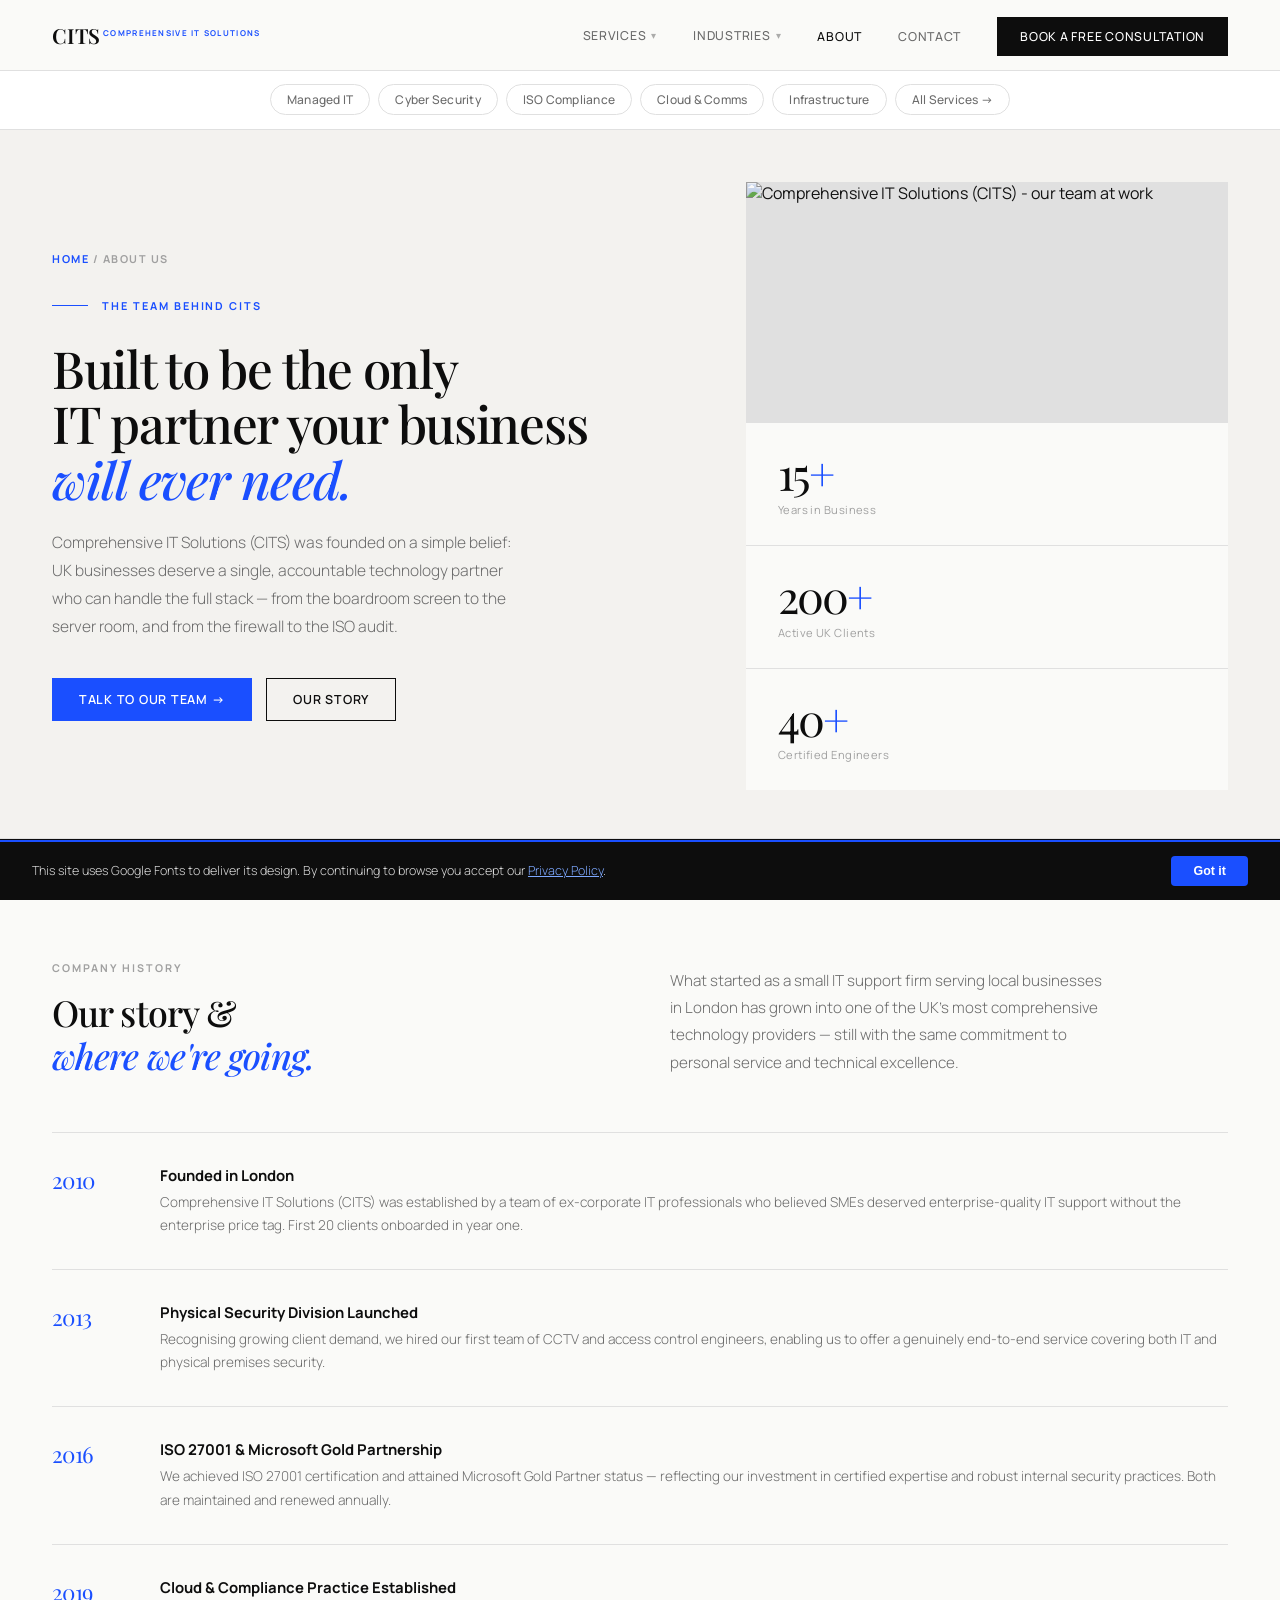
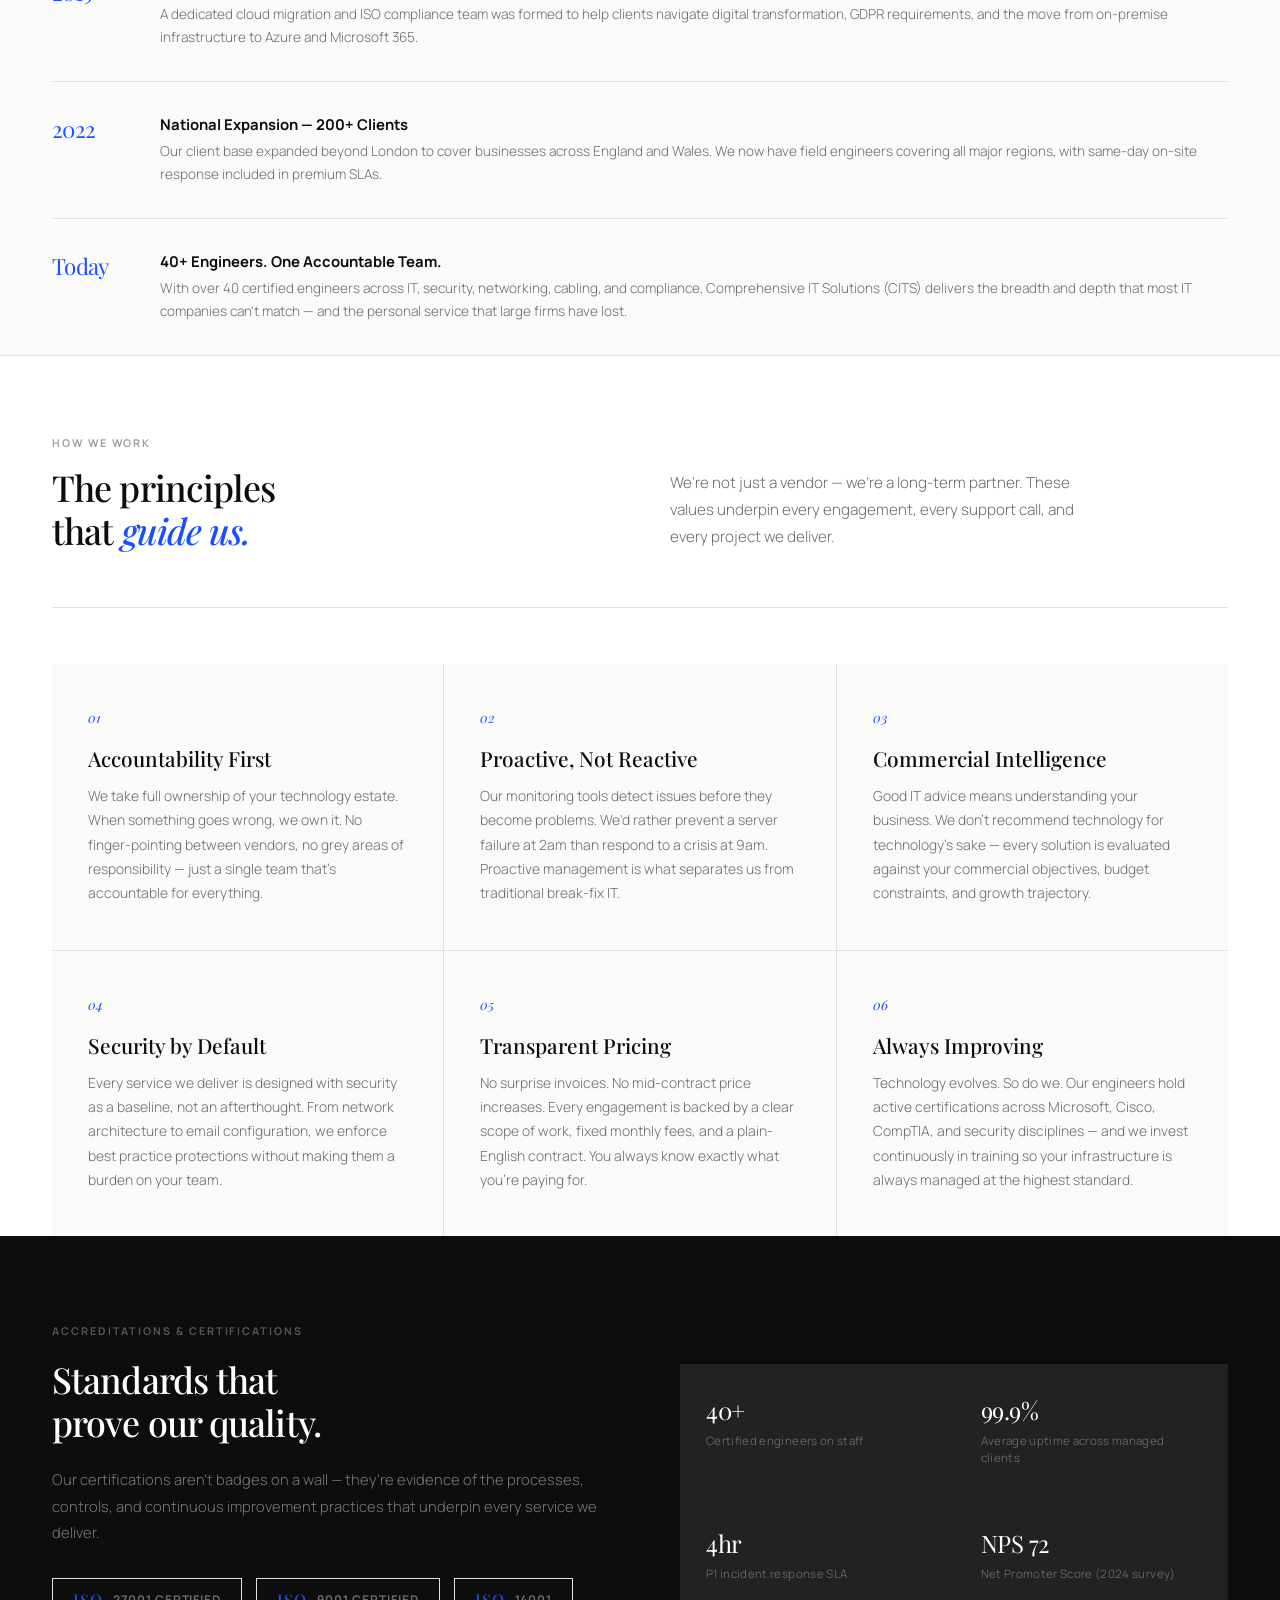
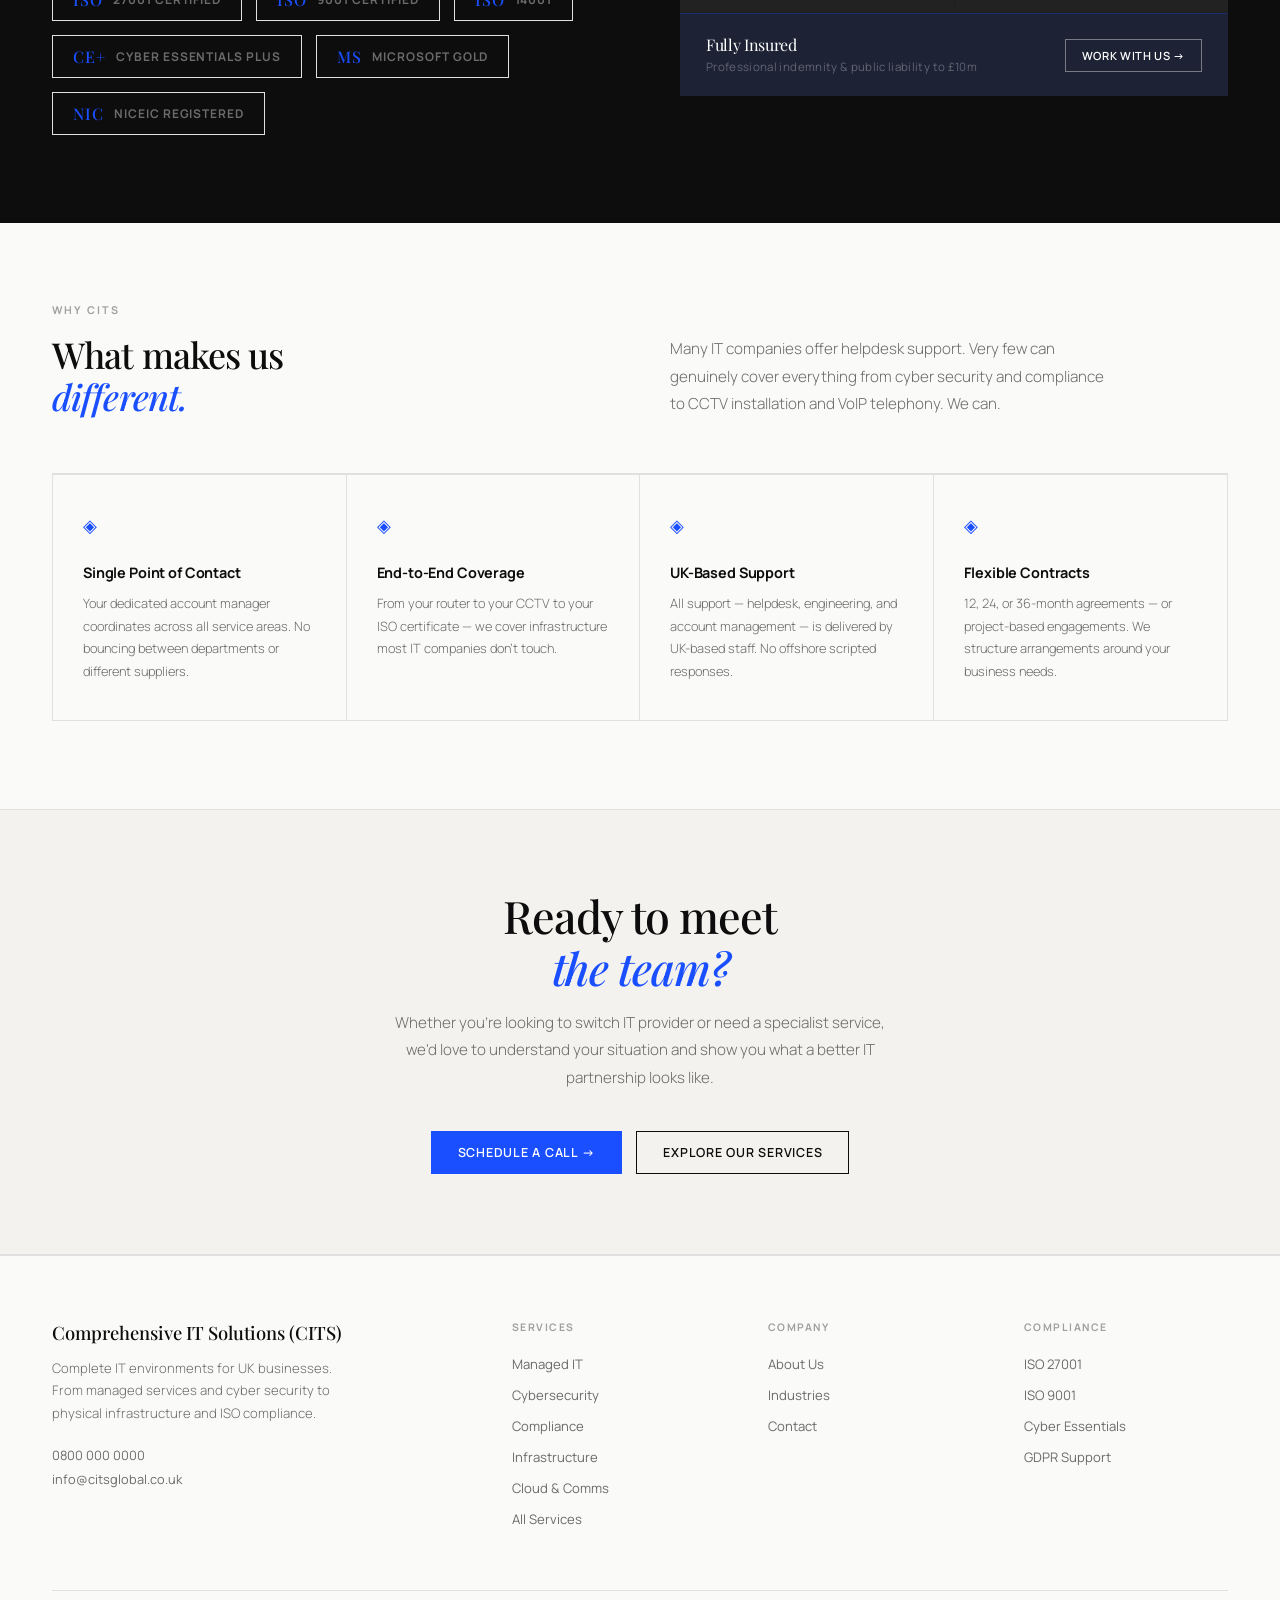
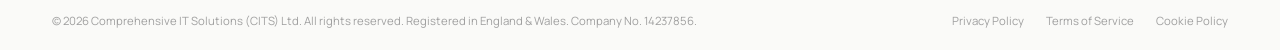
==== commit 0c531702: "Update email to info@citsglobal.co.uk, fix robots.txt sitemap URL, remove old vercel domain from ter" ====
--- a/about.html
+++ b/about.html
@@ -10,7 +10,7 @@
   <meta property="og:title" content="About CITS — UK Complete IT Partner Since 2010">
   <meta property="og:description" content="Discover the story of CITS — trusted UK IT partner since 2010. Managed IT, cyber security, ISO compliance, cloud, and physical infrastructure.">
   <meta property="og:site_name" content="CITS — Comprehensive IT Solutions">
-  <meta property="og:url" content="https://vertex-it-solutions.vercel.app/about">
+  <meta property="og:url" content="https://www.citsglobal.co.uk/about">
   <meta property="og:image" content="https://images.unsplash.com/photo-1522071820081-009f0129c71c?auto=format&fit=crop&w=800&q=80">
   <meta name="twitter:card" content="summary_large_image">
   <meta name="twitter:image" content="https://images.unsplash.com/photo-1522071820081-009f0129c71c?auto=format&fit=crop&w=800&q=80">
@@ -18,7 +18,7 @@
   <link rel="preconnect" href="https://fonts.gstatic.com" crossorigin>
   <link href="https://fonts.googleapis.com/css2?family=Playfair+Display:ital,wght@0,400;0,500;0,600;1,400;1,500&family=Manrope:wght@300;400;500;600;700&display=swap" rel="stylesheet">
   <link rel="stylesheet" href="css/vertex.css">
-  <link rel="canonical" href="https://vertex-it-solutions.vercel.app/about">
+  <link rel="canonical" href="https://www.citsglobal.co.uk/about">
   <meta name="robots" content="index, follow">
 
 <script type="application/ld+json">
@@ -30,13 +30,13 @@
       "@type": "ListItem",
       "position": 1,
       "name": "Home",
-      "item": "https://vertex-it-solutions.vercel.app/"
+      "item": "https://www.citsglobal.co.uk/"
     },
     {
       "@type": "ListItem",
       "position": 2,
       "name": "About CITS",
-      "item": "https://vertex-it-solutions.vercel.app/about"
+      "item": "https://www.citsglobal.co.uk/about"
     }
   ]
 }
@@ -358,7 +358,7 @@
         <p class="footer__tagline">Complete IT environments for UK businesses. From managed services and cyber security to physical infrastructure and ISO compliance.</p>
         <div class="footer__contact">
           <a href="tel:08000000000">0800 000 0000</a>
-          <a href="mailto:info@cits-global.co.uk">info@cits-global.co.uk</a>
+          <a href="mailto:info@citsglobal.co.uk">info@citsglobal.co.uk</a>
         </div>
       </div>
       <div>
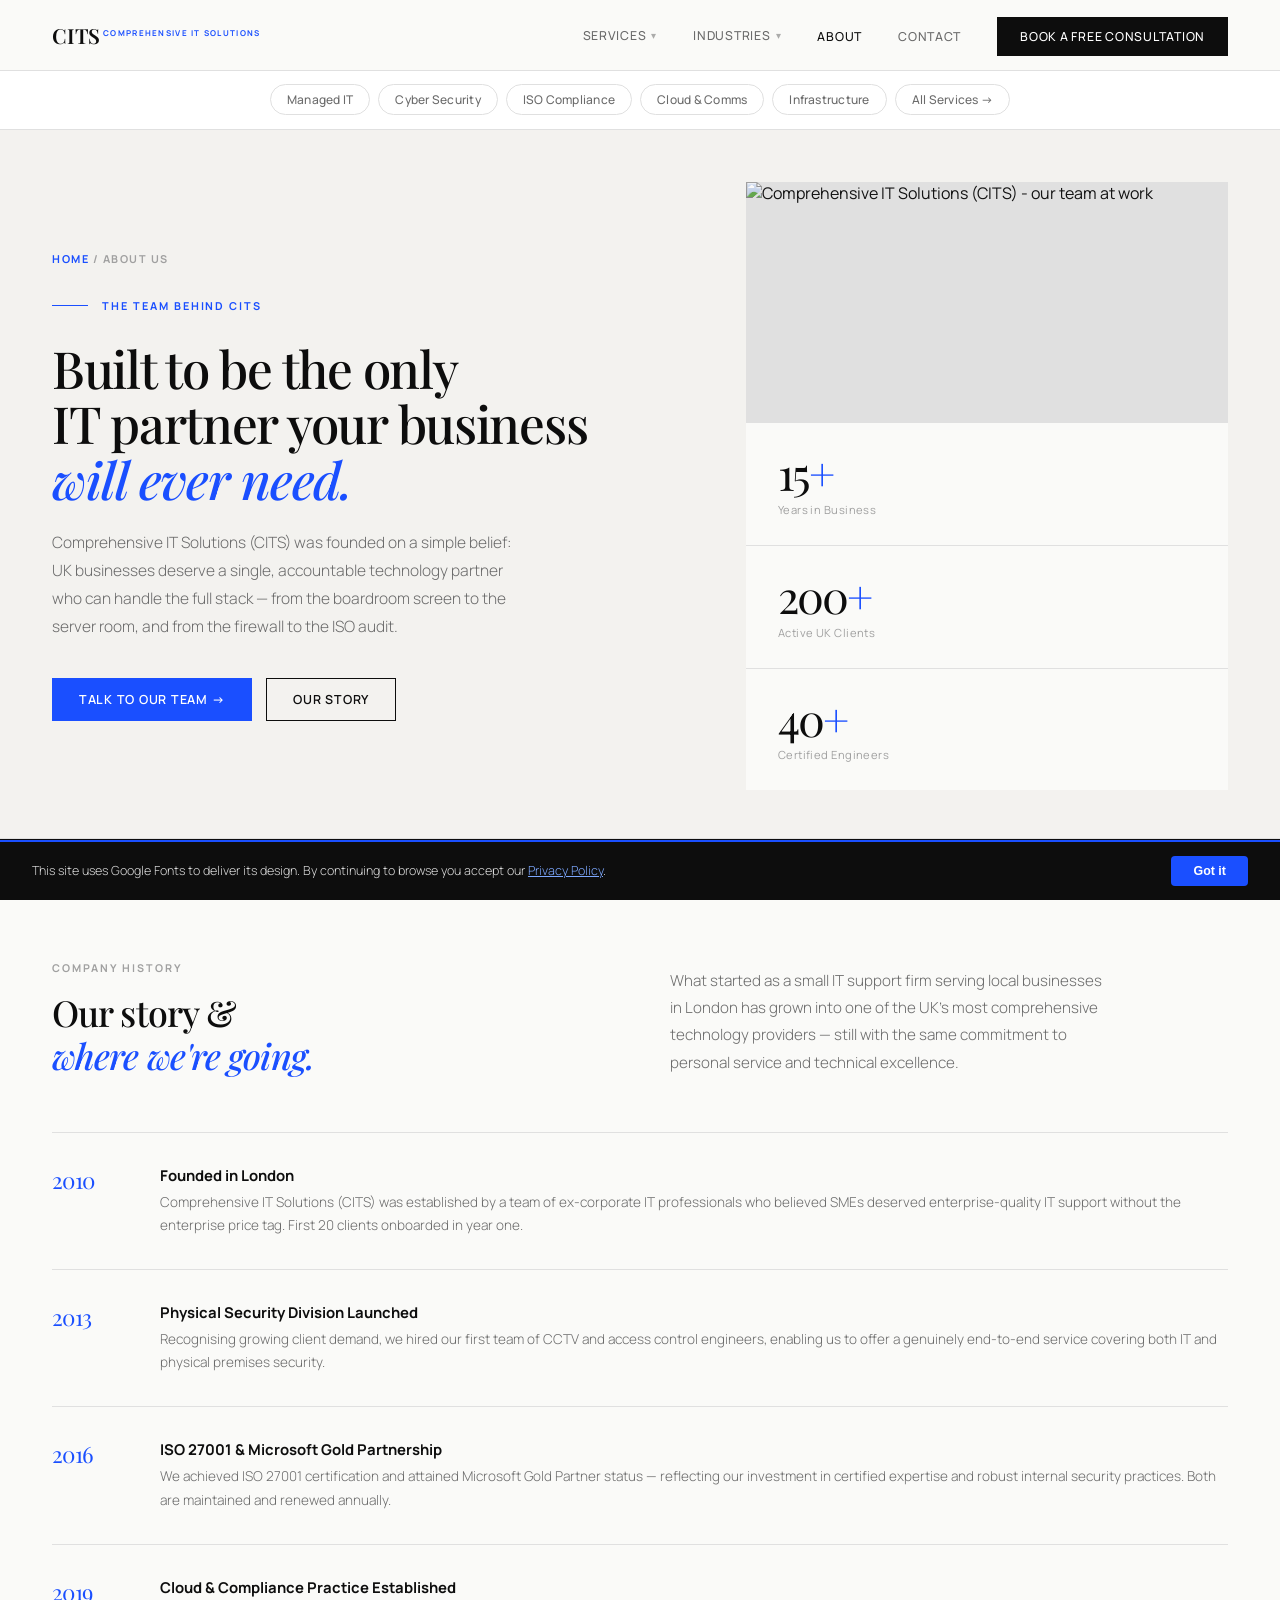
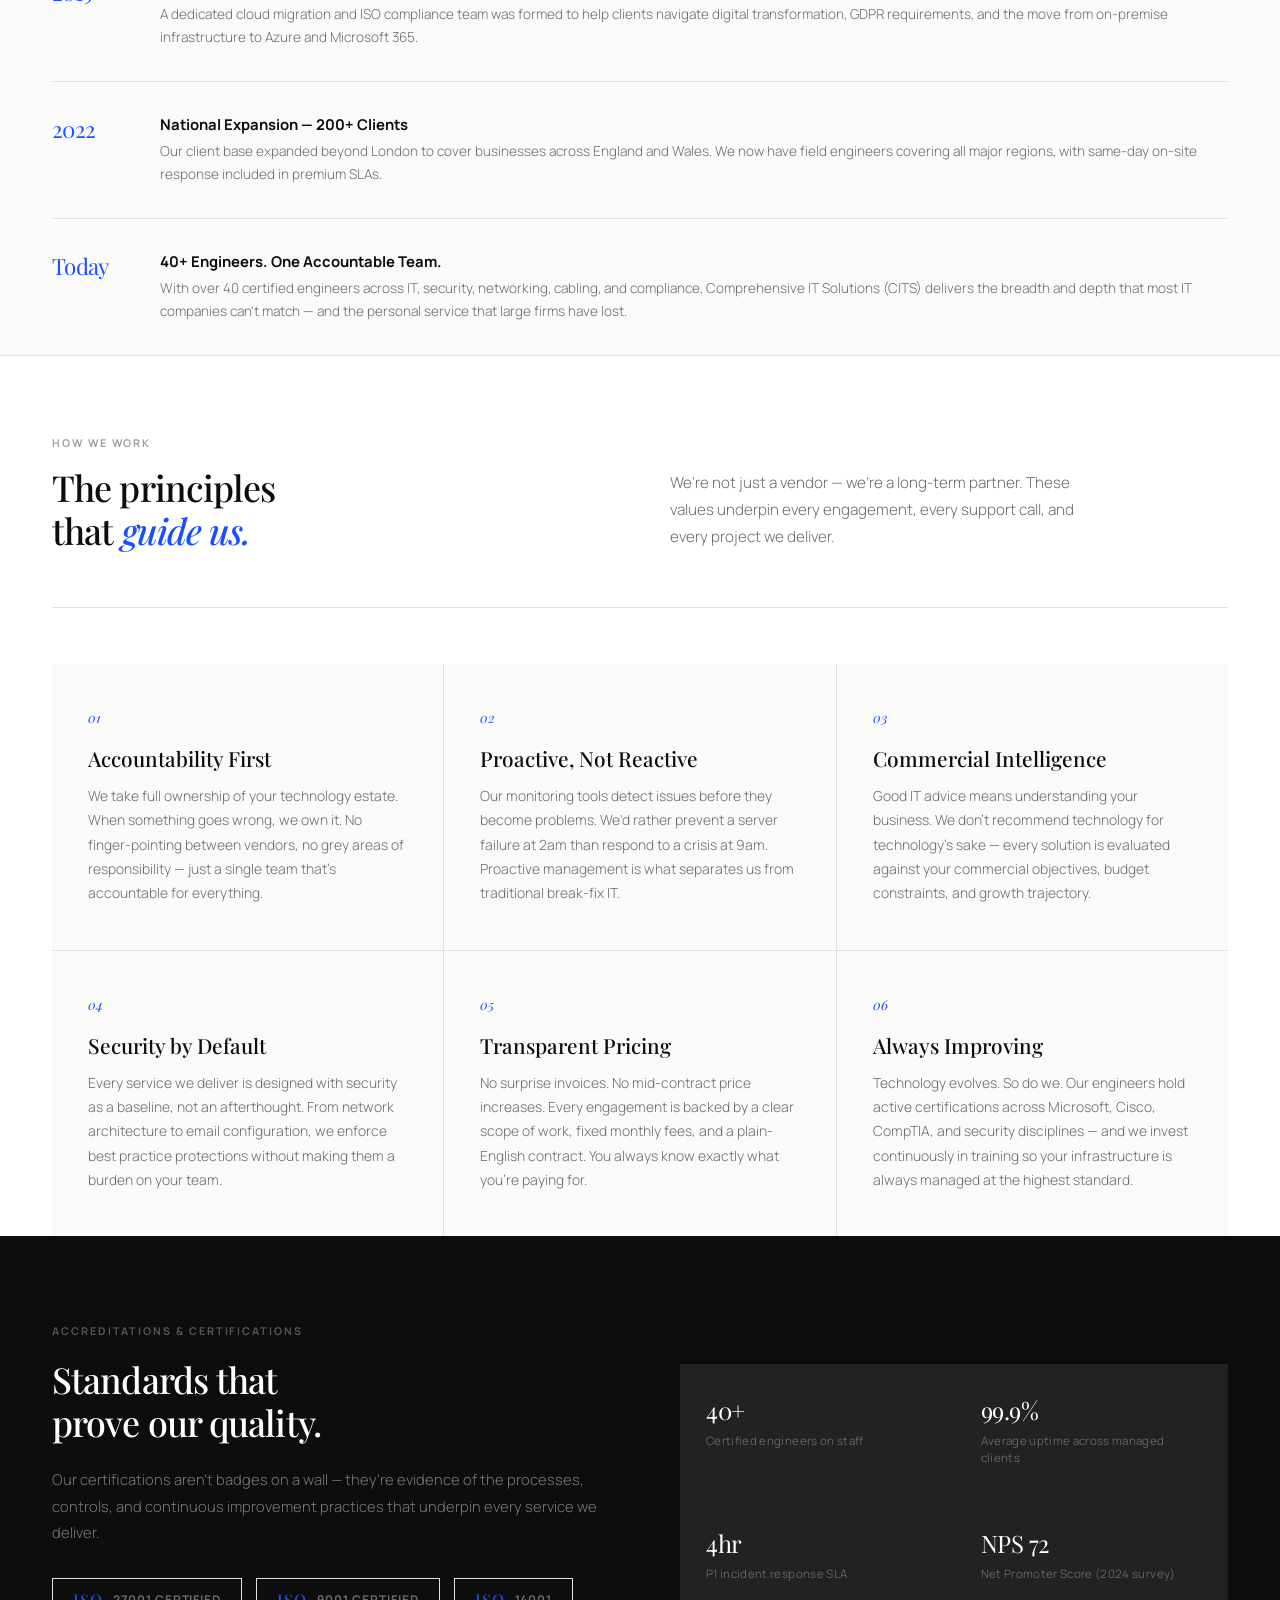
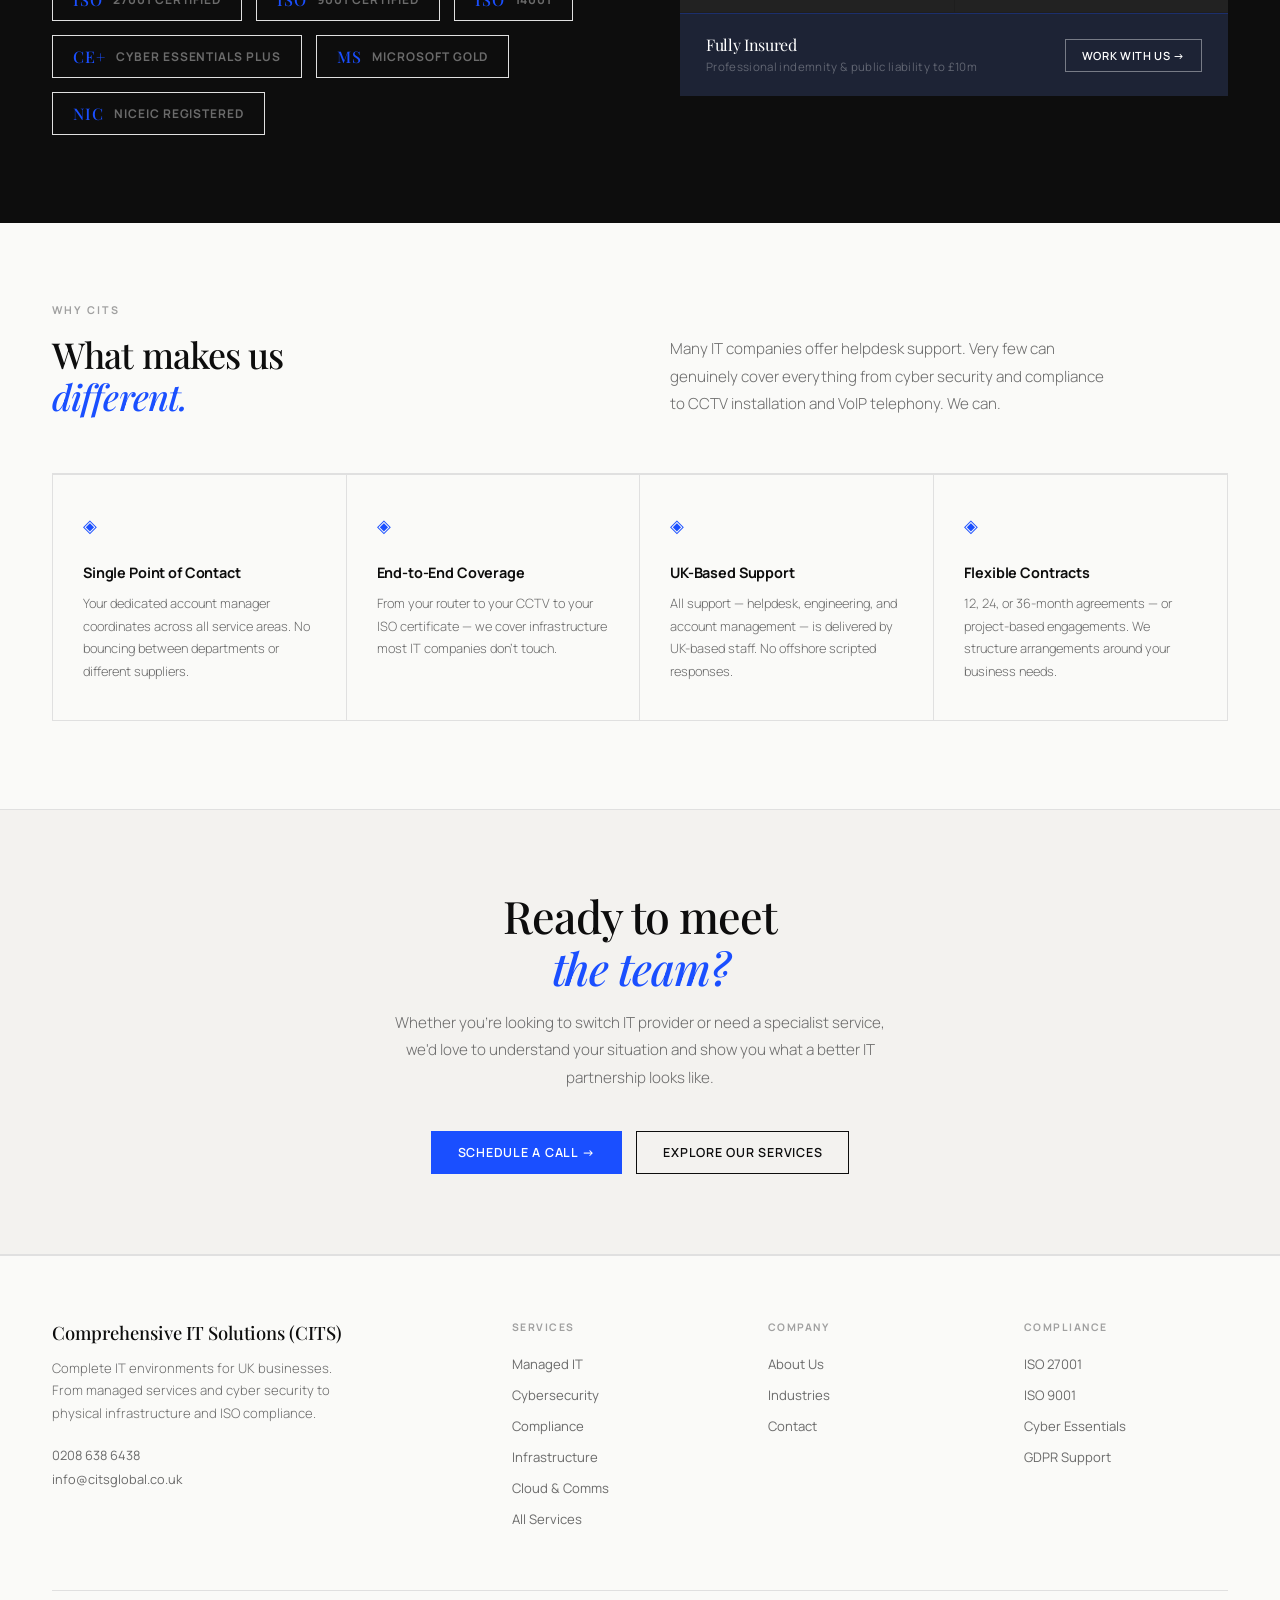
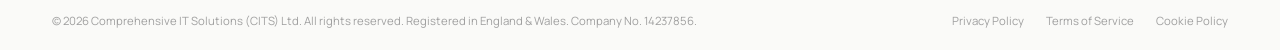
==== commit 31d0d426: "Update phone number to 0208 638 6438 and address to 18 Vincent House, Burlington Road, New Malden KT" ====
--- a/about.html
+++ b/about.html
@@ -357,7 +357,7 @@
         <div class="footer__brand">Comprehensive IT Solutions (CITS)</div>
         <p class="footer__tagline">Complete IT environments for UK businesses. From managed services and cyber security to physical infrastructure and ISO compliance.</p>
         <div class="footer__contact">
-          <a href="tel:08000000000">0800 000 0000</a>
+          <a href="tel:02086386438">0208 638 6438</a>
           <a href="mailto:info@citsglobal.co.uk">info@citsglobal.co.uk</a>
         </div>
       </div>
--- a/css/vertex.css
+++ b/css/vertex.css
@@ -257,7 +257,7 @@
 
 /* ── Contact form ───────────────────────────────── */
 .contact-section { background: var(--paper-2); border-top: 1px solid var(--rule); }
-.contact__inner { display: grid; grid-template-columns: 1fr 1fr; }
+.contact__inner { display: grid; grid-template-columns: 1fr 1fr; max-width: var(--max); margin: 0 auto; }
 @media (max-width: 900px) { .contact__inner { grid-template-columns: 1fr; } }
 .contact__left { padding: 80px 52px; display: flex; flex-direction: column; justify-content: center; border-right: 1px solid var(--rule); }
 @media (max-width: 900px) { .contact__left { padding: 60px 24px; border-right: none; border-bottom: 1px solid var(--rule); } }
@@ -273,11 +273,16 @@
 @media (max-width: 540px) { .form-row { grid-template-columns: 1fr; } }
 .form-group { margin-bottom: 22px; }
 .form-group label { display: block; font-size: .66rem; font-weight: 700; text-transform: uppercase; letter-spacing: .1em; color: var(--ink); margin-bottom: 8px; }
-.form-group input, .form-group select, .form-group textarea { width: 100%; padding: 11px 14px; border: 1px solid var(--rule); background: var(--paper); font-family: var(--sans); font-size: .87rem; color: var(--ink); outline: none; transition: border-color .2s, background .2s; -webkit-appearance: none; border-radius: 0; }
-.form-group input:focus, .form-group select:focus, .form-group textarea:focus { border-color: var(--accent); background: #fff; }
+.form-group input:not([type="checkbox"]), .form-group select, .form-group textarea { width: 100%; padding: 11px 14px; border: 1px solid var(--rule); background: var(--paper); font-family: var(--sans); font-size: .87rem; color: var(--ink); outline: none; transition: border-color .2s, background .2s; -webkit-appearance: none; border-radius: 0; }
+.form-group input:not([type="checkbox"]):focus, .form-group select:focus, .form-group textarea:focus { border-color: var(--accent); background: #fff; }
+.form-group input[type="checkbox"] { width: 18px; height: 18px; min-width: 18px; padding: 0; border: 2px solid var(--ink-3); background: #fff; -webkit-appearance: auto; appearance: auto; cursor: pointer; border-radius: 3px; flex-shrink: 0; accent-color: var(--accent); }
 .form-group textarea { resize: vertical; min-height: 100px; }
 .btn-submit { width: 100%; padding: 14px; background: var(--ink); color: #fff; border: none; cursor: pointer; font-family: var(--sans); font-size: .78rem; font-weight: 700; letter-spacing: .1em; text-transform: uppercase; transition: background .2s; }
 .btn-submit:hover { background: var(--accent); }
+.btn-submit:disabled { opacity: .55; cursor: not-allowed; }
+.form-feedback { margin-top: 18px; padding: 14px 18px; font-size: .85rem; font-weight: 500; line-height: 1.5; }
+.form-feedback--ok  { background: #ecfdf5; color: #065f46; border-left: 3px solid #10b981; }
+.form-feedback--err { background: #fef2f2; color: #7f1d1d; border-left: 3px solid #ef4444; }
 
 /* ── Info items ─────────────────────────────────── */
 .info-grid { display: grid; grid-template-columns: repeat(3,1fr); gap: 1px; background: var(--rule); }
@@ -315,7 +320,7 @@
 .reveal-delay-3 { transition-delay: .24s; }
 
 /* ── Hero (homepage) ─────────────────────────────── */
-.hero { padding-top: 44px; display: grid; grid-template-columns: 1fr 1fr; min-height: 72vh; }
+.hero { padding-top: 44px; display: grid; grid-template-columns: 1fr 1fr; min-height: 72vh; max-width: var(--max); margin: 0 auto; }
 @media (max-width: 900px) { .hero { grid-template-columns: 1fr; min-height: auto; } }
 .hero__text { padding: 52px 52px 48px; display: flex; flex-direction: column; justify-content: center; border-right: 1px solid var(--rule); }
 @media (max-width: 900px) { .hero__text { padding: 60px 24px 48px; border-right: none; border-bottom: 1px solid var(--rule); } }
@@ -354,7 +359,7 @@
 
 /* ── One provider (homepage) ─────────────────────── */
 .one-provider { background: var(--paper-2); border-top: 1px solid var(--rule); border-bottom: 1px solid var(--rule); }
-.one-provider__inner { display: grid; grid-template-columns: 1fr 1fr; }
+.one-provider__inner { display: grid; grid-template-columns: 1fr 1fr; max-width: var(--max); margin: 0 auto; }
 @media (max-width: 900px) { .one-provider__inner { grid-template-columns: 1fr; } }
 .one-provider__img { position: relative; overflow: hidden; min-height: 420px; }
 .one-provider__img img { width: 100%; height: 100%; object-fit: cover; filter: contrast(.95) saturate(.8); }
@@ -539,6 +544,7 @@
     display: inline-flex !important;
     margin: 20px 24px 0 !important;
     align-self: flex-start;
+    color: #fff !important;
   }
 }
 
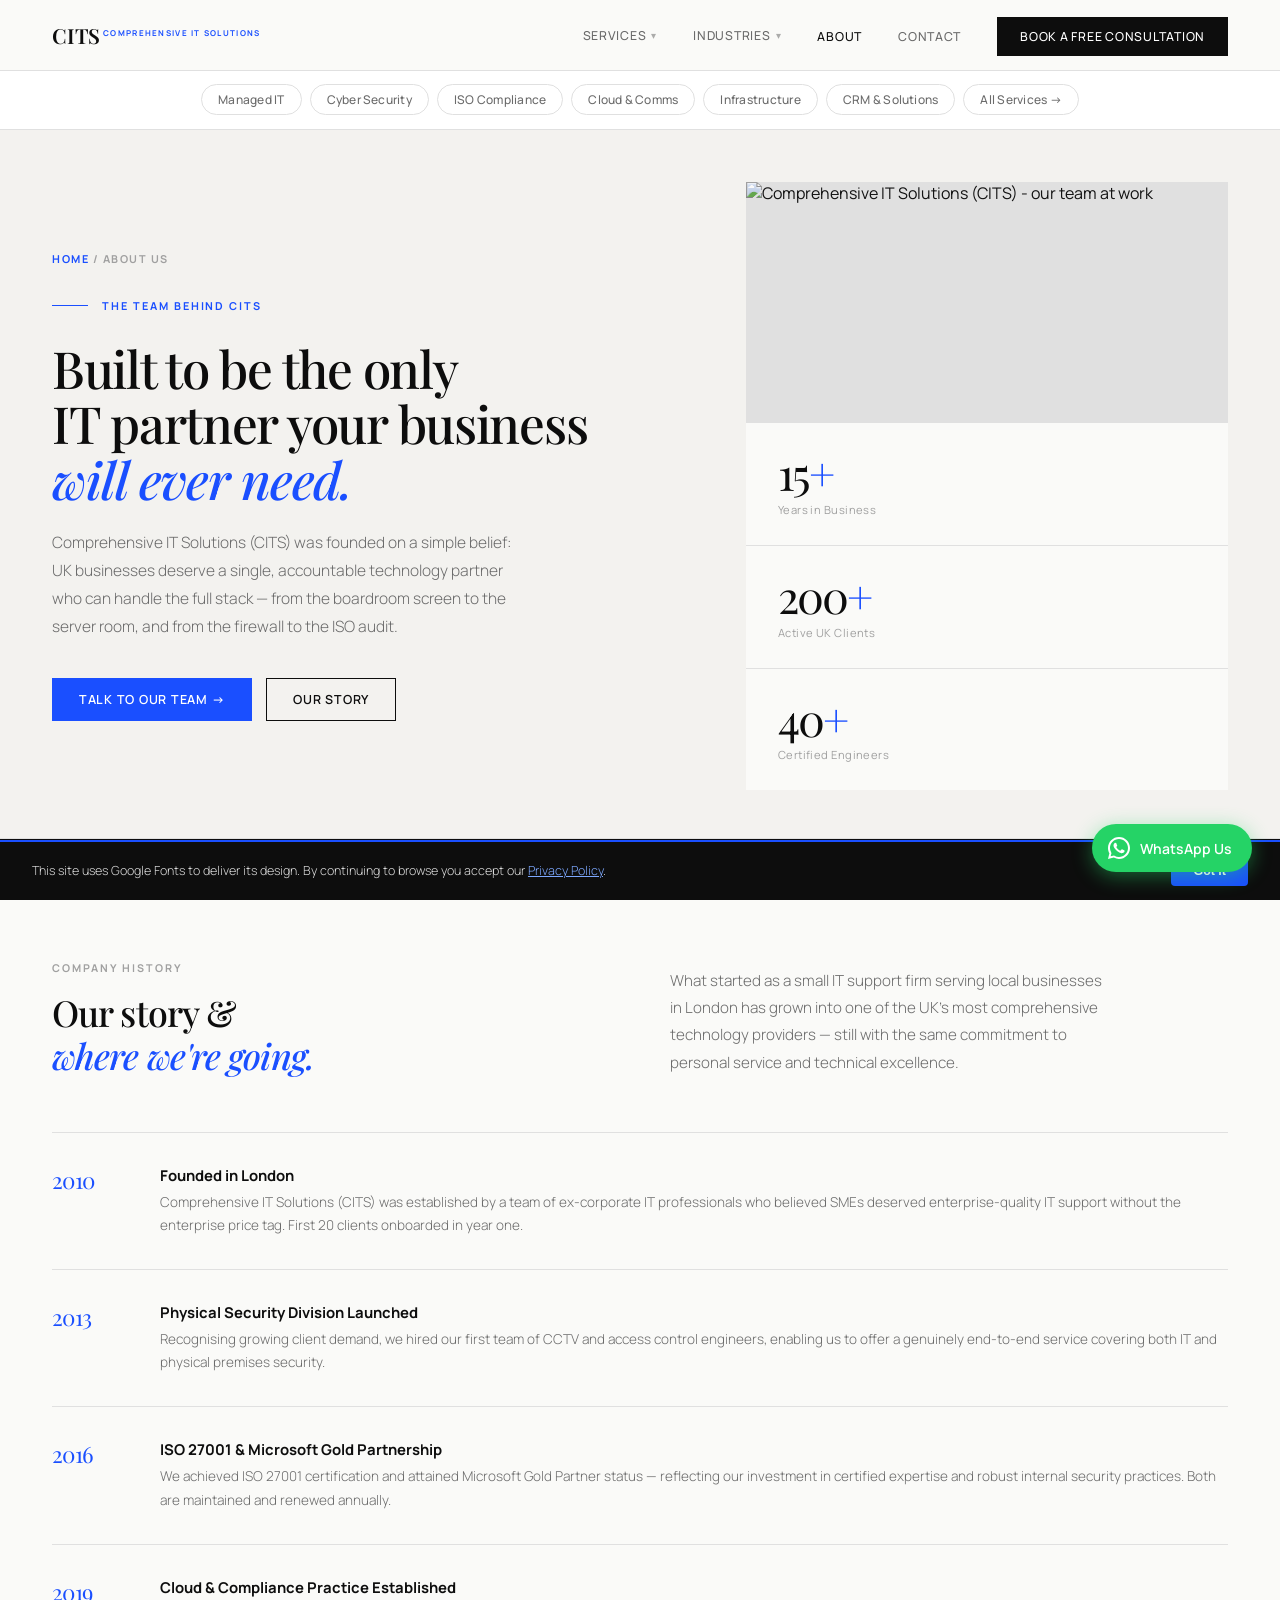
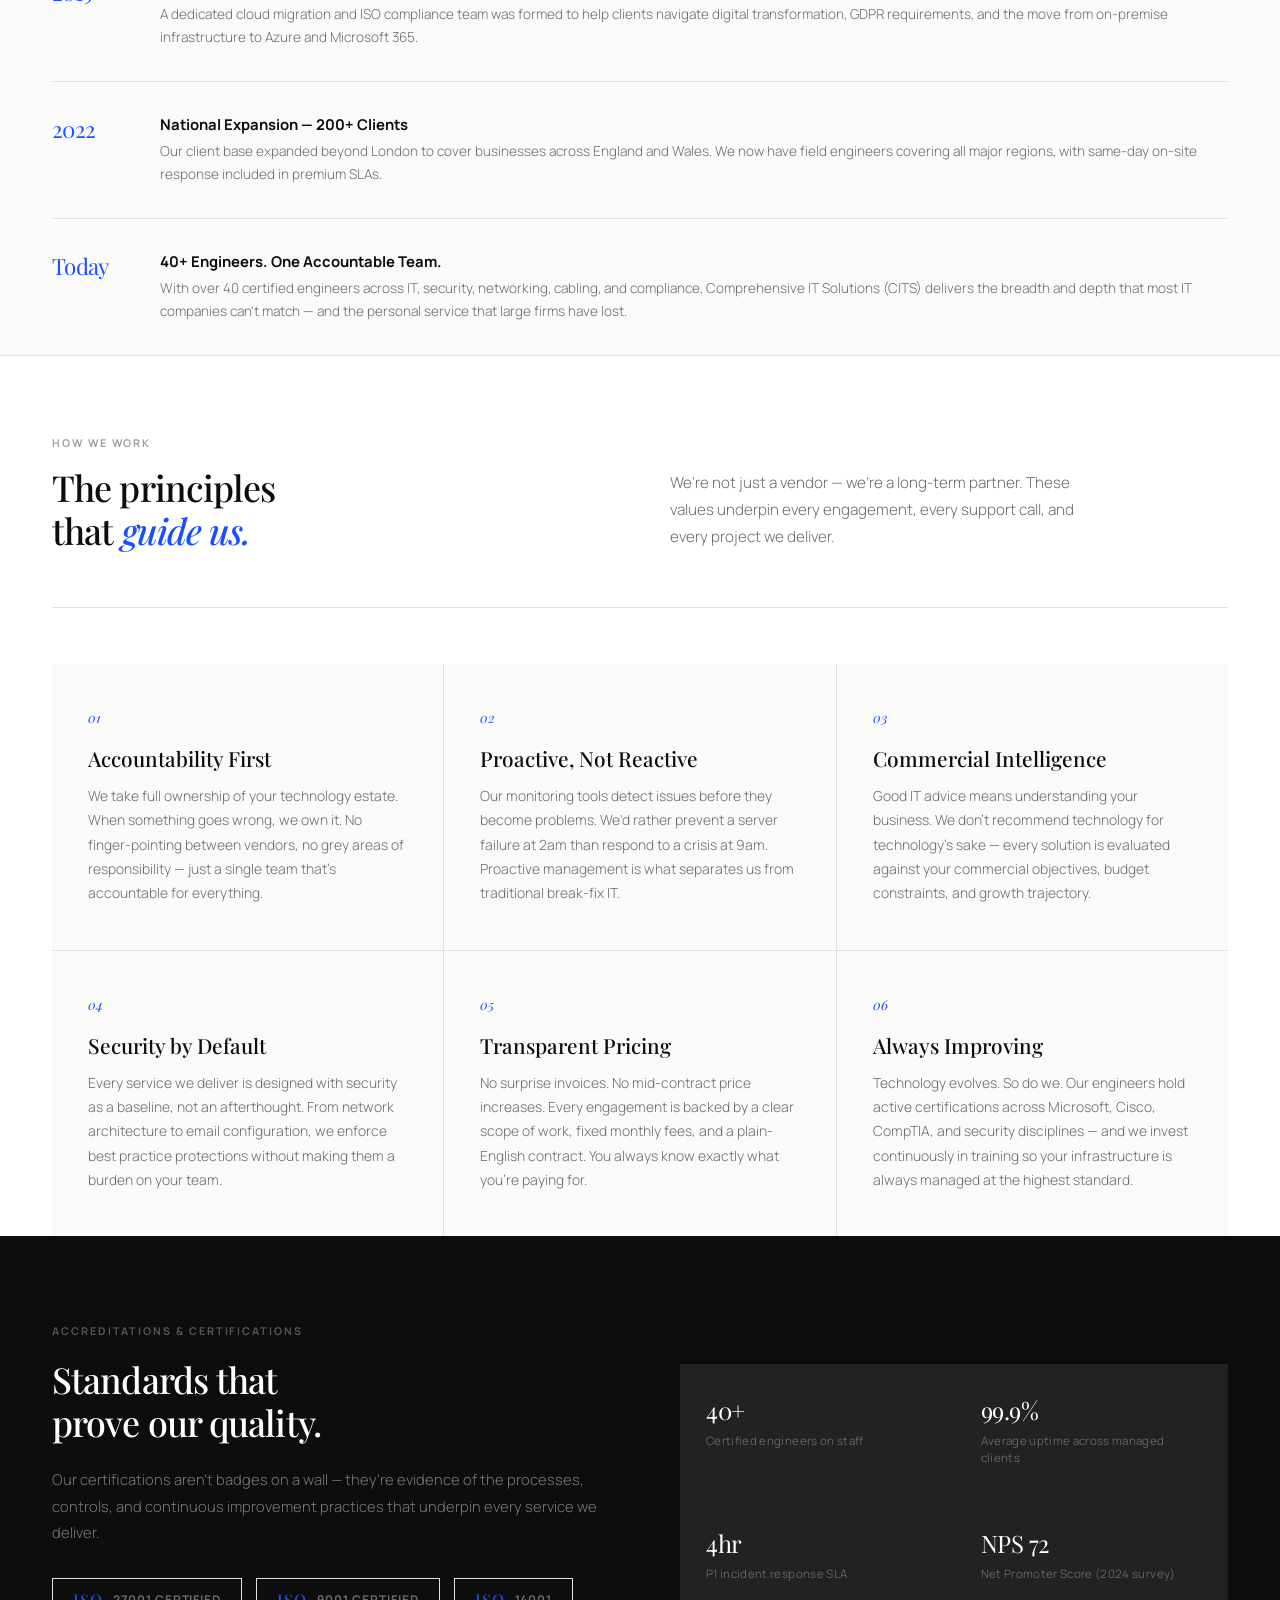
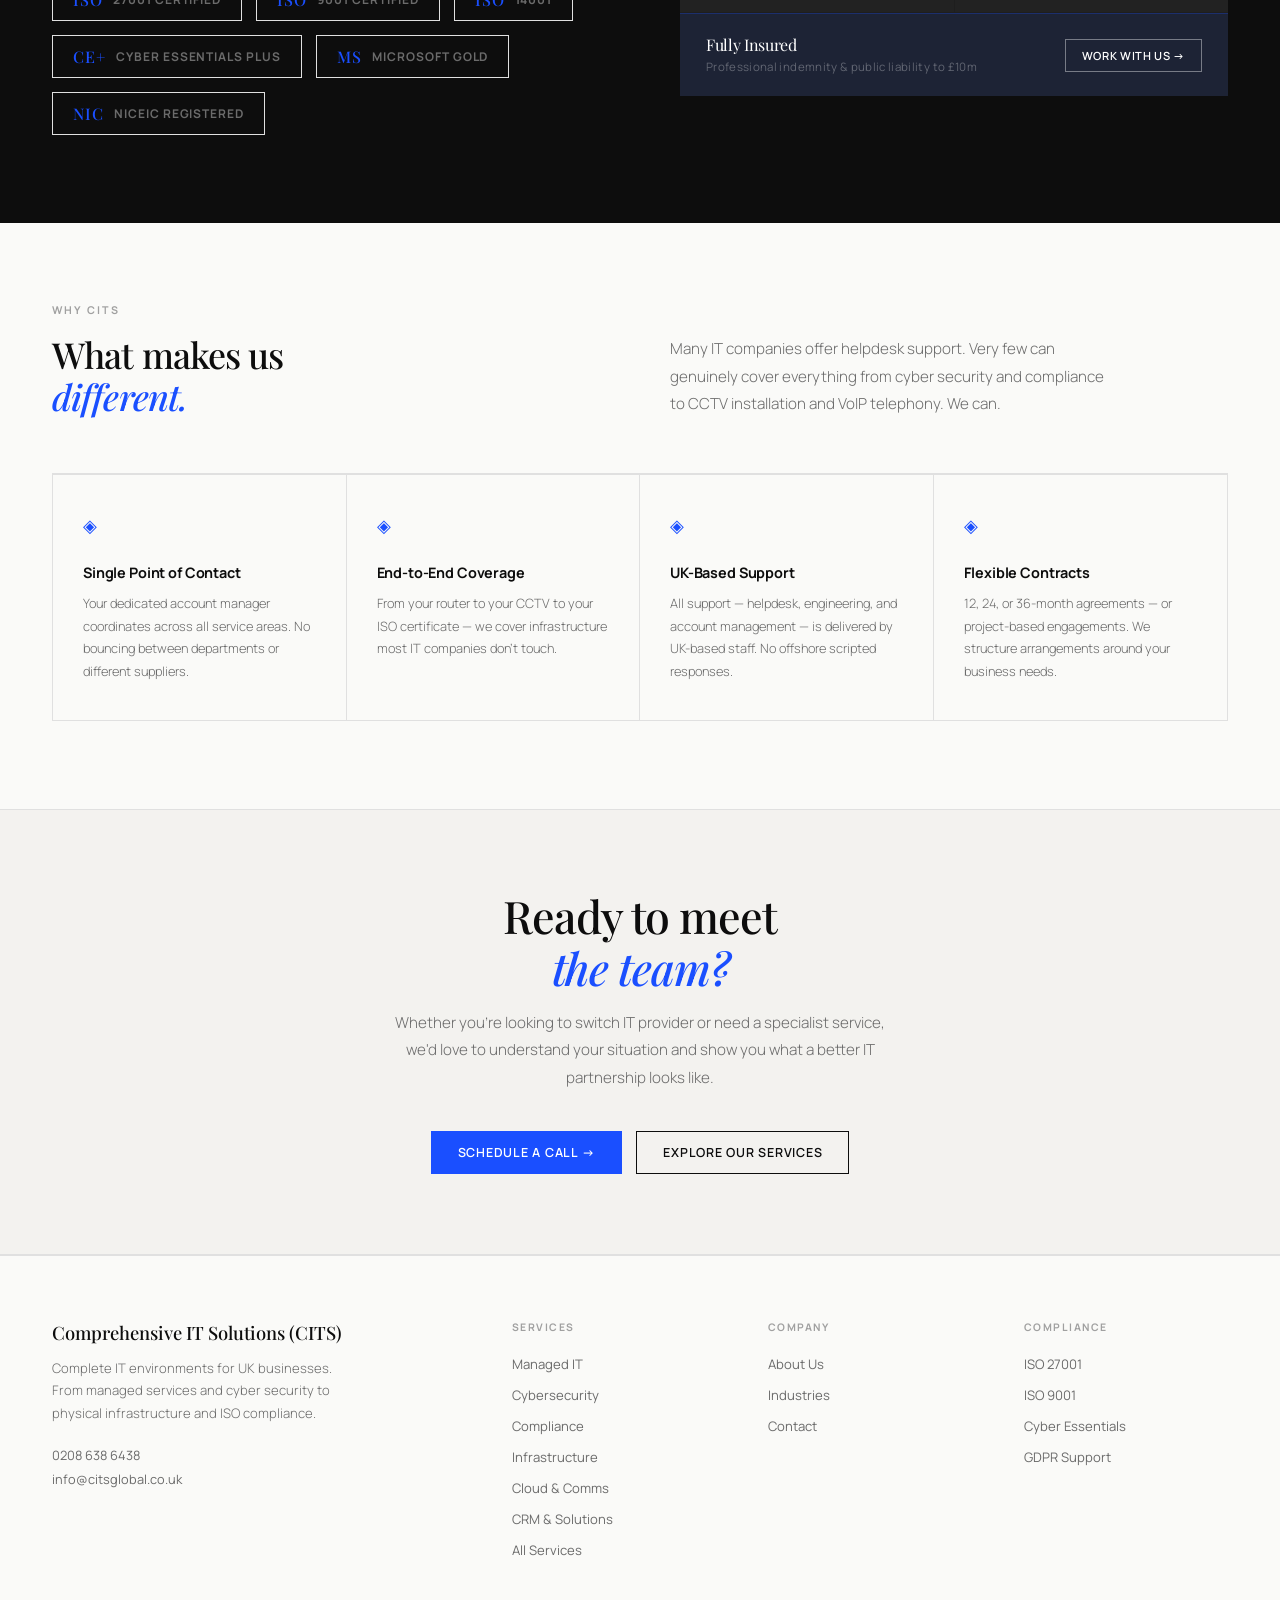
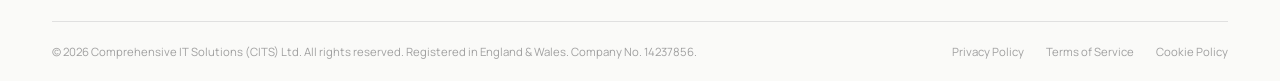
==== commit ef3f1f47: "feat: add CRM & Business Solutions service page and update all nav/footer/sitemap" ====
--- a/about.html
+++ b/about.html
@@ -60,6 +60,7 @@
             <a href="compliance.html">Compliance</a>
             <a href="cloud-communications.html">Cloud &amp; Communications</a>
             <a href="infrastructure.html">Infrastructure</a>
+            <a href="crm-solutions.html">CRM &amp; Business Solutions</a>
             <div class="dropdown-divider"></div>
             <a href="services.html" class="dropdown-all">All Services &rarr;</a>
           </div>
@@ -94,6 +95,7 @@
     <a href="compliance.html">ISO Compliance</a>
     <a href="cloud-communications.html">Cloud &amp; Comms</a>
     <a href="infrastructure.html">Infrastructure</a>
+    <a href="crm-solutions.html">CRM &amp; Solutions</a>
     <a href="services.html">All Services →</a>
   </div>
 </div>
@@ -369,6 +371,7 @@
           <li><a href="compliance.html">Compliance</a></li>
           <li><a href="infrastructure.html">Infrastructure</a></li>
           <li><a href="cloud-communications.html">Cloud &amp; Comms</a></li>
+          <li><a href="crm-solutions.html">CRM &amp; Solutions</a></li>
           <li><a href="services.html">All Services</a></li>
         </ul>
       </div>
--- a/css/vertex.css
+++ b/css/vertex.css
@@ -628,3 +628,42 @@
 .policy-body ul { padding-left: 20px; margin-bottom: 14px; }
 .policy-body a { color: var(--accent); }
 .policy-updated { font-size: .75rem; font-weight: 600; letter-spacing: .1em; text-transform: uppercase; color: var(--ink-4); margin-bottom: 32px; display: block; }
+
+/* ═══════════════════════════════════════════════════════════
+   FLOATING WHATSAPP BUTTON
+   ═══════════════════════════════════════════════════════════ */
+.wa-float {
+  position: fixed;
+  bottom: 28px;
+  right: 28px;
+  z-index: 9999;
+  display: inline-flex;
+  align-items: center;
+  gap: 10px;
+  background: #25D366;
+  color: #fff;
+  text-decoration: none;
+  font-family: var(--sans);
+  font-size: .875rem;
+  font-weight: 600;
+  padding: 13px 20px 13px 16px;
+  border-radius: 50px;
+  box-shadow: 0 4px 20px rgba(37,211,102,.45);
+  transition: transform .2s ease, box-shadow .2s ease;
+  white-space: nowrap;
+}
+.wa-float:hover {
+  transform: translateY(-3px);
+  box-shadow: 0 8px 28px rgba(37,211,102,.55);
+  color: #fff;
+}
+.wa-float__icon {
+  flex-shrink: 0;
+  width: 22px;
+  height: 22px;
+  fill: #fff;
+}
+@media (max-width: 500px) {
+  .wa-float { padding: 14px; border-radius: 50%; bottom: 20px; right: 20px; }
+  .wa-float__label { display: none; }
+}
